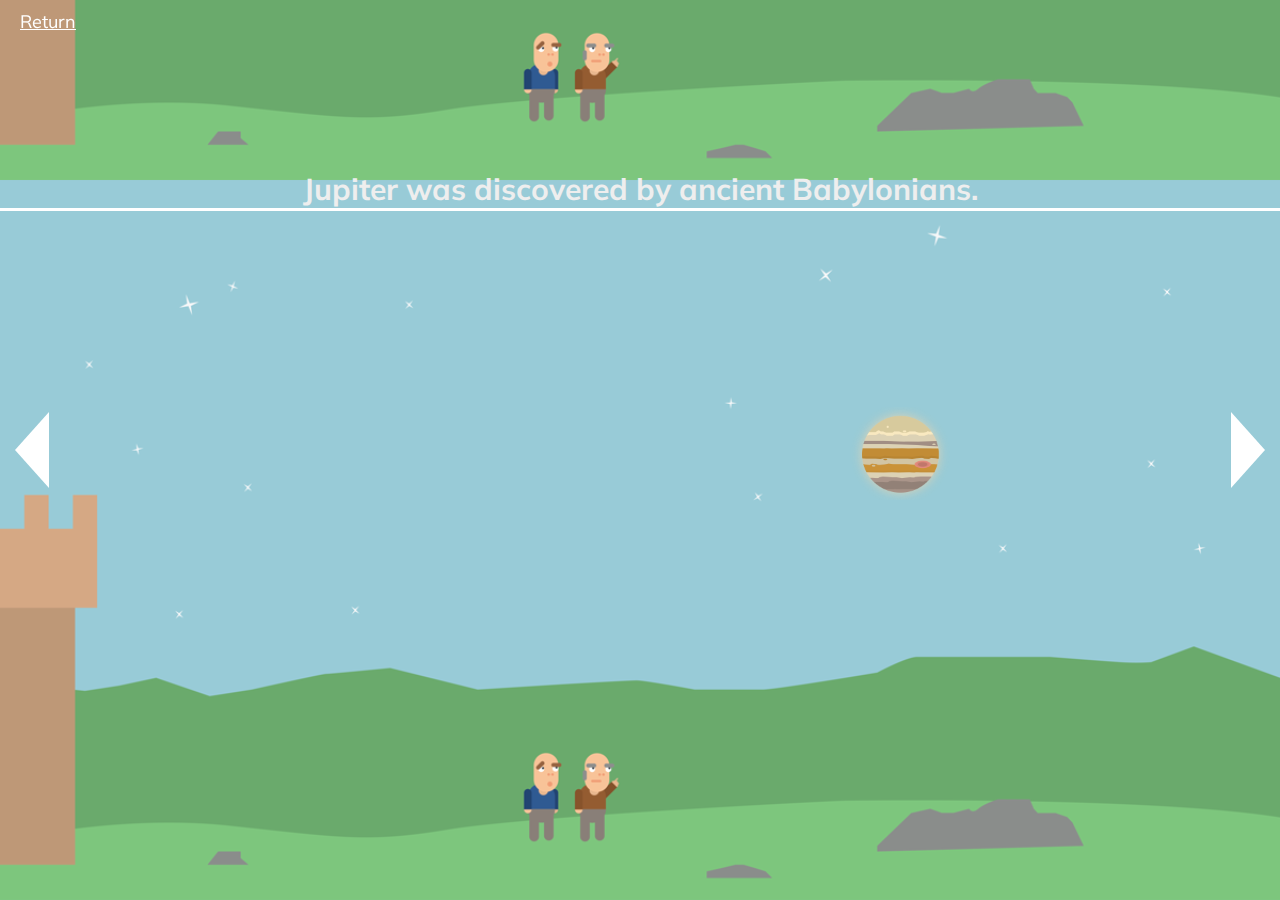
==== jupiter.html @ 28c7f0ab "1st upload" ====
<!DOCTYPE html>
<html>
<head>
    <link rel="stylesheet" type="text/css" href="jquery.fullPage.css" />
    <script src="http://ajax.googleapis.com/ajax/libs/jquery/1.11.1/jquery.min.js"></script>
    <script src="vendors/jquery.easings.min.js"></script>
    <script type="text/javascript" src="jquery.fullPage.js"></script>
    <link href="https://fonts.googleapis.com/css?family=Muli" rel="stylesheet">
    <link rel="stylesheet" type="text/css" href="style.css" />
    <link rel="stylesheet" href="https://cdnjs.cloudflare.com/ajax/libs/animate.css/3.5.2/animate.min.css">
    <link rel="shortcut icon" type="image/ico" href="images/jupiterfav.png" />
    

    <script type="text/javascript">
        $(document).ready(function() {
            $('#fullpage').fullpage({
                sectionsColor: ['#f2f2f2', '#4BBFC3', '#7BAABE', 'whitesmoke', '#000'],
            });
            $(function() {
                $(".draggable").draggable();
            });
        });
    </script>
<script type="text/javascript" src="script.js"></script>
    <style>
        .section{
            font-size: 6em;
            text-align: center;
        }
    </style>
    <title>Jupiter: The Biggest Planet</title>
</head>

<body>
<nav><a href="index.html">Return</a></nav>
    <div id="fullpage">
        <div class="section space">
            <div class="slide slide-one" id="babylonians">
                <h2 id="planet-speed-title">Jupiter was discovered by ancient Babylonians.</h2>
                <img id="baby-jup" class="animated fadeInUp" src="images/jupiter.png">
            </div>
            <div class="slide slide-two" id="planet-speeds"><h2 id="shortest">Jupiter has the shortest day of all the planets.</h2>
                <img id="jupiter-speed" src="images/jupiter1.png">
                <img id="saturn-speed" src="images/saturn1.png">
                <img id="uranus-speed" src="images/uranus1.png">
                <img id="neptune-speed" src="images/neptune1.png">

            </div>
            <div class="slide slide-three" id="largest"><h2>Jupiter is the largest planet in the solar system.</h2>
                <img id="large-jupiter" src="images/jupiter.png">
                <img id="earth-size" src="images/earth.png">
            </div>
            <div class="slide slide-four" id="asteroid-field"><h2>There is an asteroid belt between Mars and Jupiter<br>that is made of ice and rock.</h2>
                <div id="astro">
                    <img src="images/asteroid1.png" class="asteroids" id="asteroid1">
                    <img src="images/asteroid2.png" class="asteroids" id="asteroid2">
                    <img src="images/asteroid3.png" class="asteroids" id="asteroid3">
                    <img src="images/asteroid4.png" class="asteroids" id="asteroid4">
                    <img src="images/asteroid5.png" class="asteroids" id="asteroid5">
                </div>
            </div>
            <div class="slide slide-five" id="jup-moons"><h2 id="moons-title">Jupiter has at least 67 moons.<br>Most are captured asteroids, but some are as large as Mercury.</h2>
            <img id="ganymede" src="images/ganymede1.png">
            <img id="mercury-moon" src="images/mercury1.png">
            <img id="callisto" src="images/callisto1.png">
            <img id="io" src="images/io1.png">
            <img id="europa" src="images/europa1.png">
            </div>
            <div class="slide slide-six" id="large"><h2>Jupiters giant red spot is a massive storm that is larger<br>than Earth and has been going on for hundreds of years.</h2>
            <img id="red-spot" src="images/redspot.png" style="position: fixed; width:300px; top:200px">
            </div>
            <div class="slide slide-seven" id="comet"><h2>Hubble Space Telescope took pictures of comet<br>Shoemaker-Levy 9 crashing into Jupiter.</h2>
            <img id="hubble" src="images/hubble.png">
            <img id="comet-impact"src="images/asteroid1.png">
            <img id="jupiter-hubble" src="images/jupiter.png">
            </div>
            <div class="slide slide-eight" id="magnetic-field"><h2>Jupiter has a very strong magnetic field.<br>It is stronger than Earths magnetic field.</h2>
                <img id="magnet-jupiter" src="images/jupiter.png">
                <img id="magnet" src="images/magnet.png">
            </div>
            <div class="slide slide-nine" id="visited"><h2>8 spacecraft have visited Jupiter. The most recent being Juno.</h2>
                 <img id="juno" src="images/juno.png">
                 <img id="juno-jupiter" src="images/jupiter.png">
            </div>
            <div class="slide slide-ten" id="gas"><h2>Jupiter has unique cloud layers that are made up of different gases.</h2>
                
            </div>
        </div>
    </div>            
</body> 
</html>
---- style.css ----
body{
	font-family: Muli;
	font-size: 8px;
	color: #eeeeee;
}

@font-face{
	font-family:'Droidiga';
	src: url('fonts/Droidiga.otf');

	font-family:'Zekton';
	src: url('fonts/zekton rg.ttf');

	font-family:'Copasetic';
	src: url('fonts/COPASETI.ttf');

	font-family:'Breamcatcher';
	src: url('fonts/breamcatcher.ttf');
}

a{
	text-decoration: none;
}

h2{
	font-size:30px;
	position:relative;
	bottom:260px;
	border-bottom: 3px solid white;
}

nav a{
	list-style: none;
	position:fixed;
	color:white;
	font-size: 18px;
	z-index: 998;
	margin-top:10px;
	margin-left:20px;
	text-decoration: underline;
}


#tool-tip{
	position:relative;
	top:70px;
	font-size:22px;
	animation-delay: 1s;
}

#arrows{
	animation-delay: 1s;	
}

#desc{
	position:relative;
	bottom:95px;
}

#Mars{
	font-family: Droidiga;
	color:#ef4a3e;
	font-size:56px;
}

#Mars-Text{
	font-family: Droidiga;
	color:#ef4a3e;
	position:relative;
	right:3px;
	bottom:50px;
	font-size:18px;
}


#Jupiter{
	font-family: Zekton;
	color:#f8e6bf;
}

#Jupiter-Text{
	font-family: Zekton;
	color:#f8e6bf;
	position:relative;
	right:2px;
	bottom:46px;
	font-size:22px;
}

#Saturn{
	font-family: Copasetic;
	color:#ddcbaf;
	font-size:54px;
}

#Saturn-Text{
	font-family: Copasetic;
	color:#ddcbaf;
	position:relative;
	right:0px;
	bottom:43px;
	font-size:22px;
}


#Uranus{
	font-family: Breamcatcher;
	color:#50a9cc;
	font-size:54px;
}

#Uranus-Text{
	font-family: Breamcatcher;
	color:#50a9cc;
	position:relative;
	right:0px;
	bottom:35px;
	font-size:32px;
}

.fp-tableCell{
	background-color:#202024;
}

.section .slide-one > .fp-tableCell{
	background-image: url('images/stars0.png');
}

.section .slide-two > .fp-tableCell{
	background-image: url('images/stars.png');
}

.section .slide-three > .fp-tableCell{
	background-image: url('images/stars2.png');
}

.section .slide-four > .fp-tableCell{
	background-image: url('images/stars3.png');
}

.section .slide-five > .fp-tableCell{
	background-image: url('images/stars4.png');
}
.section .slide-six > .fp-tableCell{
	background-image: url('images/stars0.png');
}

.section .slide-seven > .fp-tableCell{
	background-image: url('images/stars.png');
}

.section .slide-eight > .fp-tableCell{
	background-image: url('images/stars2.png');
}

.section .slide-nine > .fp-tableCell{
	background-image: url('images/stars3.png');
}

.section .slide-ten > .fp-tableCell{
	background-image: url('images/stars4.png');
}


/* ---------------- MARS ANIMATIONS ---------------- */

.section .slide-two > .fp-tableCell img,
.section .slide-two > .fp-tableCell span {
	transform: translateY(800px);
	opacity: 0;
	transition: transform .66s cubic-bezier(0.16, 0.68, 0.43, 0.99),
				opacity .66s ease-in-out;
}

.section.active .slide-two.active > .fp-tableCell img,
.section.active .slide-two.active > .fp-tableCell span {
	transform: translateY(0);
	opacity: 1;
}

.section.active .slide-two.active > .fp-tableCell img {
	transition-delay: .22s;
}

.section.active .slide-two.active > .fp-tableCell span {
	transition-delay: .44s;
}


/* ---------------- JUPITER ANIMATIONS ---------------- */

.section .slide-three > .fp-tableCell img,
.section .slide-three > .fp-tableCell span{
	transform: translateY(800px);
	opacity: 0;
	transition: transform .66s cubic-bezier(0.16, 0.68, 0.43, 0.99),
				opacity .66s ease-in-out;
}

.section.active .slide-three.active > .fp-tableCell img,
.section.active .slide-three.active > .fp-tableCell span {
	transform: translateY(0);
	opacity: 1;
}

.section.active .slide-three.active > .fp-tableCell img {
	transition-delay: .22s;
}

.section.active .slide-three.active > .fp-tableCell span {
	transition-delay: .44s;
}


/* ---------------- SATURN ANIMATIONS ---------------- */

.section .slide-four > .fp-tableCell img,
.section .slide-four > .fp-tableCell span {
	transform: translateY(800px);
	opacity: 0;
	transition: transform .66s cubic-bezier(0.16, 0.68, 0.43, 0.99),
				opacity .66s ease-in-out;
}

.section.active .slide-four.active > .fp-tableCell img,
.section.active .slide-four.active > .fp-tableCell span {
	transform: translateY(0);
	opacity: 1;
}

.section.active .slide-four.active > .fp-tableCell img {
	transition-delay: .22s;
}

.section.active .slide-four.active > .fp-tableCell span {
	transition-delay: .44s;
}

/* ---------------- URANUS ANIMATIONS ---------------- */

.section .slide-five > .fp-tableCell img,
.section .slide-five > .fp-tableCell span {
	transform: translateY(800px);
	opacity: 0;
	transition: transform .66s cubic-bezier(0.16, 0.68, 0.43, 0.99),
				opacity .66s ease-in-out;
}

.section.active .slide-five.active > .fp-tableCell img,
.section.active .slide-five.active > .fp-tableCell span {
	transform: translateY(0);
	opacity: 1;
}

.section.active .slide-five.active > .fp-tableCell img {
	transition-delay: .22s;
}

.section.active .slide-five.active > .fp-tableCell span {
	transition-delay: .44s;
}

/* ---------------- SOLAR SYSTEM ---------------- */

.system {
  margin: 0 auto;
  position: relative;
  bottom:55px;
}

.system:after {
  content: "";
  position: absolute;
  height: 2px;
  width: 2px;
  top: -2px;
  background: white;
  border-radius: 100px;
}

.system div {
  border-radius: 1000px;
  top: 50%;
  left: 50%;
  position: absolute;
  z-index: 999;
}
.system div:not(.sun) {
  border: 1px solid rgba(102, 166, 229, 0.12);
}
.system div:not(.sun):before {
  left: 50%;
  border-radius: 100px;
  content: "";
  position: absolute;
}
.system div:not(.asteroids-belt):before {
  box-shadow: inset 0 6px 0 -2px rgba(0, 0, 0, 0.25);
}

.sun {
  background-color:yellow;
  height: 65px;
  width: 65px;
  margin-top: -32.5px;
  margin-left: -32.5px;
  background-clip: padding-box;
  border: 0 !important;
  background-position: -28px -103px;
  background-size: 175%;
  box-shadow: 0 0 10px 2px rgba(255, 107, 0, 0.4), 0 0 22px 11px rgba(255, 203, 0, 0.13);
}

.mercuryplanet {
  height: 110px;
  width: 110px;
  margin-top: -55px;
  margin-left: -55px;
  -webkit-animation: orb 7.18673s linear infinite;
          animation: orb 7.18673s linear infinite;
}
.mercuryplanet:before {
  height: 5px;
  width: 5px;
  background: #9f5e26;
  margin-top: -2px;
  margin-left: -2px;
}

.venusplanet {
  height: 135px;
  width: 135px;
  margin-top: -68px;
  margin-left: -68px;
  -webkit-animation: orb 18.45553s linear infinite;
          animation: orb 18.45553s linear infinite;
}
.venusplanet:before {
  height: 9px;
  width: 9px;
  background: #BEB768;
  margin-top: -4px;
  margin-left: -4px;
}

.earthplanet {
  height: 167px;
  width: 167px;
  margin-top: -83.5px;
  margin-left: -83.5px;
  -webkit-animation: orb 30s linear infinite;
          animation: orb 30s linear infinite;
}
.earthplanet:before {
  height: 10px;
  width: 10px;
  background: #11abe9;
  margin-top: -3px;
  margin-left: -3px;
}


.marssystemplanet {
  height: 220px;
  width: 220px;
  margin-top: -110px;
  margin-left: -110px;
  -webkit-animation: orb 56.42613s linear infinite;
          animation: orb 56.42613s linear infinite;
}
.marssystemplanet:before {
  height: 8px;
  width: 8px;
  background: #cf3921;
  margin-top: -3px;
  margin-left: -3px;
}

.asteroids-belt {
  opacity: .7;
  border-color: transparent !important;
  height: 300px;
  width: 300px;
  margin-top: -150px;
  margin-left: -150px;
  -webkit-animation: orb 179.95583s linear infinite;
          animation: orb 179.95583s linear infinite;
  overflow: hidden;
}

.asteroids-belt:before {
  top: 50%;
  height: 210px;
  width: 210px;
  margin-left: -105px;
  margin-top: -105px;
  background: transparent;
  border-radius: 140px !important;
  box-shadow: -47px -83px 0 -104px rgba(255, 255, 255, 0.439) , 53px -23px 0 -104px rgba(255,255,255, 0.442) , 132px -121px 0 -104px rgba(255,255,255, 0.764) , 98px -58px 0 -104px rgba(255,255,255, 0.492) , -68px -74px 0 -104px rgba(255,255,255, 0.454) , -103px 24px 0 -104px rgba(255,255,255, 0.383) , -71px -103px 0 -104px rgba(255,255,255, 0.657) , -86px 138px 0 -104px rgba(255,255,255, 0.431) , 136px -10px 0 -104px rgba(255,255,255, 0.789) , 43px -48px 0 -104px rgba(255,255,255, 0.24) , 87px 58px 0 -104px rgba(255,255,255, 0.355) , -19px 95px 0 -104px rgba(255,255,255, 0.177) , -88px -40px 0 -104px rgba(255,255,255, 0.189) , 9px 97px 0 -104px rgba(255,255,255, 0.74) , 68px -87px 0 -104px rgba(255,255,255, 0.83) , 131px -30px 0 -104px rgba(255,255,255, 0.327) , -118px 63px 0 -104px rgba(255,255,255, 0.808) , -102px 140px 0 -104px rgba(255,255,255, 0.208) , 91px 129px 0 -104px rgba(255,255,255, 0.917) , -71px 89px 0 -104px rgba(255,255,255, 0.336) , 12px 137px 0 -104px rgba(255,255,255, 0.657) , 135px 123px 0 -104px rgba(255,255,255, 0.732) , 137px -141px 0 -104px rgba(255,255,255, 0.592) , -131px 98px 0 -104px rgba(255,255,255, 0.223) , 13px -26px 0 -104px rgba(255,255,255, 0.232) , 21px -67px 0 -104px rgba(255,255,255, 0.509) , -127px -85px 0 -104px rgba(255,255,255, 0.175) , -85px -9px 0 -104px rgba(255,255,255, 0.284) , -46px 91px 0 -104px rgba(255,255,255, 0.803) , -46px 143px 0 -104px rgba(255,255,255, 0.551) , 54px 9px 0 -104px rgba(255,255,255, 0.639) , 49px 141px 0 -104px rgba(255,255,255, 0.334) , -73px -123px 0 -104px rgba(255,255,255, 0.179) , 119px 125px 0 -104px rgba(255,255,255, 0.691) , 64px -68px 0 -104px rgba(255,255,255, 0.842) , -45px 74px 0 -104px rgba(255,255,255, 0.71) , 38px 41px 0 -104px rgba(255,255,255, 0.799) , -54px -53px 0 -104px rgba(255,255,255, 0.893) , -39px -52px 0 -104px rgba(255,255,255, 0.168) , 75px 66px 0 -104px rgba(255,255,255, 0.882) , -5px -110px 0 -104px rgba(255,255,255, 0.129) , 3px 48px 0 -104px rgba(255,255,255, 0.279) , -113px 135px 0 -104px rgba(255,255,255, 0.241) , 13px 54px 0 -104px rgba(255,255,255, 0.453) , -84px 5px 0 -104px rgba(255,255,255, 0.207) , 83px 139px 0 -104px rgba(255,255,255, 0.01) , 43px -54px 0 -104px rgba(255,255,255, 0.227) , 67px -102px 0 -104px rgba(255,255,255, 0.96) , -92px -46px 0 -104px rgba(255,255,255, 0.373) , -15px -72px 0 -104px rgba(255,255,255, 0.967) , 95px -6px 0 -104px rgba(255,255,255, 0.783) , 7px 114px 0 -104px rgba(255,255,255, 0.034) , 58px -120px 0 -104px rgba(255,255,255, 0.898) , 119px -21px 0 -104px rgba(255,255,255, 0.795) , -79px -103px 0 -104px rgba(255,255,255, 0.967) , -64px 55px 0 -104px rgba(255,255,255, 0.55) , 102px 145px 0 -104px rgba(255,255,255, 0.776) , 28px -69px 0 -104px rgba(255,255,255, 0.656) , 15px 24px 0 -104px rgba(255,255,255, 0.066) , -68px 107px 0 -104px rgba(255,255,255, 0.132) , -92px -24px 0 -104px rgba(255,255,255, 0.572) , 107px -106px 0 -104px rgba(255,255,255, 0.236) , -140px 128px 0 -104px rgba(255,255,255, 0.47) , 139px 141px 0 -104px rgba(255,255,255, 0.608) , -34px -131px 0 -104px rgba(255,255,255, 0.611) , 121px -26px 0 -104px rgba(255,255,255, 0.2) , 28px -20px 0 -104px rgba(255,255,255, 0.101) , 119px -92px 0 -104px rgba(255,255,255, 0.732) , -42px -8px 0 -104px rgba(255,255,255, 0.866) , -144px 38px 0 -104px rgba(255,255,255, 0.423) , -95px -32px 0 -104px rgba(255,255,255, 0.886) , 58px -49px 0 -104px rgba(255,255,255, 0.627) , 38px -79px 0 -104px rgba(255,255,255, 0.004) , -42px -62px 0 -104px rgba(255,255,255, 0.25) , -2px 61px 0 -104px rgba(255,255,255, 0.807) , -111px -83px 0 -104px rgba(255,255,255, 0.012) , 109px 87px 0 -104px rgba(255,255,255, 0.984) , 9px -28px 0 -104px rgba(255,255,255, 0.197) , -70px -32px 0 -104px rgba(255,255,255, 0.334) , -65px 47px 0 -104px rgba(255,255,255, 0.341) , 33px 78px 0 -104px rgba(255,255,255, 0.623) , -9px -13px 0 -104px rgba(255,255,255, 0.318) , -72px 12px 0 -104px rgba(255,255,255, 0.59) , 22px -116px 0 -104px rgba(255,255,255, 0.023) , -109px -88px 0 -104px rgba(255,255,255, 0.106) , 2px -34px 0 -104px rgba(255,255,255, 0.882) , 66px -25px 0 -104px rgba(255,255,255, 0.587) , -5px 54px 0 -104px rgba(255,255,255, 0.705) , 43px -28px 0 -104px rgba(255,255,255, 0.664) , -133px -30px 0 -104px rgba(255,255,255, 0.226) , 71px 110px 0 -104px rgba(255,255,255, 0.343) , -20px 123px 0 -104px rgba(255,255,255, 0.926) , -108px 44px 0 -104px rgba(255,255,255, 0.216) , 140px 20px 0 -104px rgba(255,255,255, 0.789) , 81px -28px 0 -104px rgba(255,255,255, 0.585) , -37px 7px 0 -104px rgba(255,255,255, 0.104) , -143px 38px 0 -104px rgba(255,255,255, 0.203) , 134px -70px 0 -104px rgba(255,255,255, 0.157) , 117px 121px 0 -104px rgba(255,255,255, 0.925) , -92px 94px 0 -104px rgba(255,255,255, 0.974) , 81px 45px 0 -104px rgba(255,255,255, 0.954) , -86px 62px 0 -104px rgba(255,255,255, 0.628) , 46px -133px 0 -104px rgba(255,255,255, 0.295) , -18px -74px 0 -104px rgba(255,255,255, 0.1) , -62px -68px 0 -104px rgba(255,255,255, 0.308) , 85px 97px 0 -104px rgba(255,255,255, 0.836) , 120px 20px 0 -104px rgba(255,255,255, 0.556) , -122px -69px 0 -104px rgba(255,255,255, 0.105) , 115px 106px 0 -104px rgba(255,255,255, 0.648) , -46px 44px 0 -104px rgba(255,255,255, 0.503) , 0px 108px 0 -104px rgba(255,255,255, 0.951) , -15px 121px 0 -104px rgba(255,255,255, 0.541) , -77px 73px 0 -104px rgba(255,255,255, 0.932) , -55px -81px 0 -104px rgba(255,255,255, 0.541) , 137px -52px 0 -104px rgba(255,255,255, 0.119) , -132px -125px 0 -104px rgba(255,255,255, 0.763) , -130px -85px 0 -104px rgba(255,255,255, 0.7) , 35px -99px 0 -104px rgba(255,255,255, 0.59) , 59px 80px 0 -104px rgba(255,255,255, 0.182) , -117px 128px 0 -104px rgba(255,255,255, 0.56) , 38px 116px 0 -104px rgba(255,255,255, 0.309) , 84px 56px 0 -104px rgba(255,255,255, 0.391) , -13px -128px 0 -104px rgba(255,255,255, 0.327) , -67px 136px 0 -104px rgba(255,255,255, 0.743) , -84px 31px 0 -104px rgba(255,255,255, 0.143) , 42px -10px 0 -104px rgba(255,255,255, 0.193) , 118px -103px 0 -104px rgba(255,255,255, 0.93) , -40px 115px 0 -104px rgba(255,255,255, 0.607) , -37px 19px 0 -104px rgba(255,255,255, 0.843) , -122px 106px 0 -104px rgba(255,255,255, 0.288) , 98px 100px 0 -104px rgba(255,255,255, 0.07) , 137px -102px 0 -104px rgba(255,255,255, 0.091) , -23px -80px 0 -104px rgba(255,255,255, 0.485) , 55px 80px 0 -104px rgba(255,255,255, 0.507) , -116px -86px 0 -104px rgba(255,255,255, 0.235) , -9px 63px 0 -104px rgba(255,255,255, 0.481) , 24px -16px 0 -104px rgba(255,255,255, 0.406) , -140px 61px 0 -104px rgba(255,255,255, 0.045) , -11px -96px 0 -104px rgba(255,255,255, 0.148) , -115px 128px 0 -104px rgba(255,255,255, 0.085) , 19px 68px 0 -104px rgba(255,255,255, 0.2) , -16px 145px 0 -104px rgba(255,255,255, 0.529) , 132px 110px 0 -104px rgba(255,255,255, 0.503) , 45px 63px 0 -104px rgba(255,255,255, 0.708) , 62px -41px 0 -104px rgba(255,255,255, 0.27) , -139px -37px 0 -104px rgba(255,255,255, 0.315) , -119px 60px 0 -104px rgba(255,255,255, 0.586) , -4px 43px 0 -104px rgba(255,255,255, 0.973) , -26px -104px 0 -104px rgba(255,255,255, 0.49) , -112px -28px 0 -104px rgba(255,255,255, 0.372) , -10px -133px 0 -104px rgba(255,255,255, 0.779) , -142px -77px 0 -104px rgba(255,255,255, 0.104) , 20px 103px 0 -104px rgba(255,255,255, 0.79) , -48px 40px 0 -104px rgba(255,255,255, 0.325) , -51px 89px 0 -104px rgba(255,255,255, 0.043) , -83px 13px 0 -104px rgba(255,255,255, 0.701) , 40px -51px 0 -104px rgba(255,255,255, 0.191) , -88px 143px 0 -104px rgba(255,255,255, 0.394) , 20px -14px 0 -104px rgba(255,255,255, 0.503) , -71px -143px 0 -104px rgba(255,255,255, 0.334) , -86px -22px 0 -104px rgba(255,255,255, 0.489) , 111px 116px 0 -104px rgba(255,255,255, 0.858) , -35px -130px 0 -104px rgba(255,255,255, 0.35) , -70px -16px 0 -104px rgba(255,255,255, 0.083) , 132px -107px 0 -104px rgba(255,255,255, 0.588) , 36px 81px 0 -104px rgba(255,255,255, 0.839) , -61px -31px 0 -104px rgba(255,255,255, 0.608) , 27px 26px 0 -104px rgba(255,255,255, 0.329) , 110px -132px 0 -104px rgba(255,255,255, 0.63) , 22px -14px 0 -104px rgba(255,255,255, 0.868) , 63px 133px 0 -104px rgba(255,255,255, 0.743) , -51px 121px 0 -104px rgba(255,255,255, 0.272) , -46px 11px 0 -104px rgba(255,255,255, 0.696) , 4px 89px 0 -104px rgba(255,255,255, 0.77) , -117px 84px 0 -104px rgba(255,255,255, 0.558) , -22px 68px 0 -104px rgba(255,255,255, 0.631) , 52px -135px 0 -104px rgba(255,255,255, 0.524) , -71px 112px 0 -104px rgba(255,255,255, 0.712) , -78px -132px 0 -104px rgba(255,255,255, 0.053) , -100px -93px 0 -104px rgba(255,255,255, 0.233) , 16px 56px 0 -104px rgba(255,255,255, 0.594) , -93px -94px 0 -104px rgba(255,255,255, 0.283) , -3px -101px 0 -104px rgba(255,255,255, 0.35) , -123px -111px 0 -104px rgba(255,255,255, 0.235) , 12px -129px 0 -104px rgba(255,255,255, 0.503) , 58px 112px 0 -104px rgba(255,255,255, 0.472) , 40px 28px 0 -104px rgba(255,255,255, 0.85) , 17px -53px 0 -104px rgba(255,255,255, 0.842) , 89px 59px 0 -104px rgba(255,255,255, 0.853) , -4px -9px 0 -104px rgba(255,255,255, 0.97) , 18px -61px 0 -104px rgba(255,255,255, 0.417) , -95px -112px 0 -104px rgba(255,255,255, 0.868) , 127px 110px 0 -104px rgba(255,255,255, 0.093) , -10px -71px 0 -104px rgba(255,255,255, 0.501) , 65px -97px 0 -104px rgba(255,255,255, 0.583) , 55px 2px 0 -104px rgba(255,255,255, 0.288) , 86px 106px 0 -104px rgba(255,255,255, 0.621) , -15px 121px 0 -104px rgba(255,255,255, 0.828) , 55px 135px 0 -104px rgba(255,255,255, 0.2) , -53px 109px 0 -104px rgba(255,255,255, 0.353) , 44px -110px 0 -104px rgba(255,255,255, 0.422) , 67px -80px 0 -104px rgba(255,255,255, 0.207) , -71px 108px 0 -104px rgba(255,255,255, 0.326) , 41px -117px 0 -104px rgba(255,255,255, 0.025) , 92px 77px 0 -104px rgba(255,255,255, 0.681) , -6px -27px 0 -104px rgba(255,255,255, 0.972) , -54px -70px 0 -104px rgba(255,255,255, 0.007) , 122px -65px 0 -104px rgba(255,255,255, 0.425) , 75px -131px 0 -104px rgba(255,255,255, 0.467) , -115px -121px 0 -104px rgba(255,255,255, 0.869) , 36px -36px 0 -104px rgba(255,255,255, 0.059) , -124px -10px 0 -104px rgba(255,255,255, 0.831) , 1px 81px 0 -104px rgba(255,255,255, 0.041) , 94px -74px 0 -104px rgba(255,255,255, 0.794) , -95px -105px 0 -104px rgba(255,255,255, 0.676) , -136px 94px 0 -104px rgba(255,255,255, 0.584) , -62px 87px 0 -104px rgba(255,255,255, 0.388) , 8px 60px 0 -104px rgba(255,255,255, 0.603) , 21px 36px 0 -104px rgba(255,255,255, 0.814) , -61px 116px 0 -104px rgba(255,255,255, 0.051) , -23px -119px 0 -104px rgba(255,255,255, 0.226) , -71px -110px 0 -104px rgba(255,255,255, 0.619) , -138px -29px 0 -104px rgba(255,255,255, 0.043) , 121px -39px 0 -104px rgba(255,255,255, 0.837) , 52px -115px 0 -104px rgba(255,255,255, 0.65) , -99px 123px 0 -104px rgba(255,255,255, 0.412) , -1px -135px 0 -104px rgba(255,255,255, 0.676) , 14px -73px 0 -104px rgba(255,255,255, 0.918) , -130px -33px 0 -104px rgba(255,255,255, 0.001) , 106px 105px 0 -104px rgba(255,255,255, 0.407) , 126px 129px 0 -104px rgba(255,255,255, 0.505) , 39px -113px 0 -104px rgba(255,255,255, 0.728) , -118px 40px 0 -104px rgba(255,255,255, 0.534) , 96px 85px 0 -104px rgba(255,255,255, 0.174) , -117px -27px 0 -104px rgba(255,255,255, 0.153) , 71px -45px 0 -104px rgba(255,255,255, 0.896) , -93px 132px 0 -104px rgba(255,255,255, 0.442) , 140px -136px 0 -104px rgba(255,255,255, 0.935) , 105px 135px 0 -104px rgba(255,255,255, 0.684) , -18px 9px 0 -104px rgba(255,255,255, 0.166) , -141px -83px 0 -104px rgba(255,255,255, 0.972) , 110px 17px 0 -104px rgba(255,255,255, 0.52) , 16px -105px 0 -104px rgba(255,255,255, 0.747) , 35px 40px 0 -104px rgba(255,255,255, 0.193) , -50px -61px 0 -104px rgba(255,255,255, 0.27) , -110px -112px 0 -104px rgba(255,255,255, 0.401) , -78px 72px 0 -104px rgba(255,255,255, 0.054) , 31px -16px 0 -104px rgba(255,255,255, 0.22) , 116px 112px 0 -104px rgba(255,255,255, 0.442) , -36px 131px 0 -104px rgba(255,255,255, 0.37) , 9px -4px 0 -104px rgba(255,255,255, 0.457) , -104px 73px 0 -104px rgba(255,255,255, 0.848) , 95px -123px 0 -104px rgba(255,255,255, 0.139) , -127px -76px 0 -104px rgba(255,255,255, 0.074) , -81px 115px 0 -104px rgba(255,255,255, 0.943) , -28px 25px 0 -104px rgba(255,255,255, 0.135) , 89px 121px 0 -104px rgba(255,255,255, 0.208) , -128px -88px 0 -104px rgba(255,255,255, 0.451) , -86px 43px 0 -104px rgba(255,255,255, 0.161) , 74px -22px 0 -104px rgba(255,255,255, 0.116) , -101px -24px 0 -104px rgba(255,255,255, 0.49) , 136px 46px 0 -104px rgba(255,255,255, 0.094) , 11px -95px 0 -104px rgba(255,255,255, 0.952) , -109px -131px 0 -104px rgba(255,255,255, 0.757) , -21px 100px 0 -104px rgba(255,255,255, 0.955) , 35px -2px 0 -104px rgba(255,255,255, 0.751) , 74px -6px 0 -104px rgba(255,255,255, 0.899) , 6px 56px 0 -104px rgba(255,255,255, 0.179) , 96px 71px 0 -104px rgba(255,255,255, 0.464) , -73px -71px 0 -104px rgba(255,255,255, 0.928) , -121px 65px 0 -104px rgba(255,255,255, 0.579) , -58px 119px 0 -104px rgba(255,255,255, 0.045) , 26px -71px 0 -104px rgba(255,255,255, 0.502) , -4px 33px 0 -104px rgba(255,255,255, 0.263) , -51px -72px 0 -104px rgba(255,255,255, 0.857) , -37px 132px 0 -104px rgba(255,255,255, 0.962) , -81px 60px 0 -104px rgba(255,255,255, 0.732) , -120px 17px 0 -104px rgba(255,255,255, 0.117) , 136px -4px 0 -104px rgba(255,255,255, 0.746) , 5px -48px 0 -104px rgba(255,255,255, 0.511) , 45px -126px 0 -104px rgba(255,255,255, 0.752) , -54px 35px 0 -104px rgba(255,255,255, 0.31) , -30px -71px 0 -104px rgba(255,255,255, 0.12) , -24px -120px 0 -104px rgba(255,255,255, 0.992) , -6px 135px 0 -104px rgba(255,255,255, 0.614) , -5px -122px 0 -104px rgba(255,255,255, 0.05) , -41px -127px 0 -104px rgba(255,255,255, 0.386) , 67px -78px 0 -104px rgba(255,255,255, 0.375) , -27px 31px 0 -104px rgba(255,255,255, 0.914) , -11px 18px 0 -104px rgba(255,255,255, 0.339) , 42px 32px 0 -104px rgba(255,255,255, 0.308) , -77px 116px 0 -104px rgba(255,255,255, 0.411) , -1px 34px 0 -104px rgba(255,255,255, 0.992) , -45px 103px 0 -104px rgba(255,255,255, 0.202) , -72px 141px 0 -104px rgba(255,255,255, 0.429) , -21px -32px 0 -104px rgba(255,255,255, 0.289) , 50px 45px 0 -104px rgba(255,255,255, 0.698) , 111px -134px 0 -104px rgba(255,255,255, 0.468) , -74px -101px 0 -104px rgba(255,255,255, 0.074) , 119px 142px 0 -104px rgba(255,255,255, 0.549) , 113px 115px 0 -104px rgba(255,255,255, 0.006) , -83px -82px 0 -104px rgba(255,255,255, 0.33) , -132px -117px 0 -104px rgba(255,255,255, 0.667) , -70px 118px 0 -104px rgba(255,255,255, 0.059) , 38px 3px 0 -104px rgba(255,255,255, 0.843) , 116px -73px 0 -104px rgba(255,255,255, 0.758) , 31px 64px 0 -104px rgba(255,255,255, 0.777) , -18px 134px 0 -104px rgba(255,255,255, 0.507) , 92px 68px 0 -104px rgba(255,255,255, 0.236) , -129px 144px 0 -104px rgba(255,255,255, 0.468) , 95px -68px 0 -104px rgba(255,255,255, 0.103) , -2px 137px 0 -104px rgba(255,255,255, 0.427) , 67px 126px 0 -104px rgba(255,255,255, 0.872) , -112px -72px 0 -104px rgba(255,255,255, 0.523) , -21px 105px 0 -104px rgba(255,255,255, 0.421) , -10px -23px 0 -104px rgba(255,255,255, 0.343) , 29px 140px 0 -104px rgba(255,255,255, 0.684) , 122px 98px 0 -104px rgba(255,255,255, 0.741) , -124px -31px 0 -104px rgba(255,255,255, 0.771) , 21px -65px 0 -104px rgba(255,255,255, 0.682) , 135px 107px 0 -104px rgba(255,255,255, 0.551) , -112px -39px 0 -104px rgba(255,255,255, 0.998) , -50px -60px 0 -104px rgba(255,255,255, 0.507) , -92px -132px 0 -104px rgba(255,255,255, 0.129) , 16px 19px 0 -104px rgba(255,255,255, 0.316) , -63px 9px 0 -104px rgba(255,255,255, 0.425) , -8px 87px 0 -104px rgba(255,255,255, 0.747) , 125px -24px 0 -104px rgba(255,255,255, 0.171) , -48px 98px 0 -104px rgba(255,255,255, 0.584) , -142px 49px 0 -104px rgba(255,255,255, 0.518) , 52px 26px 0 -104px rgba(255,255,255, 0.179) , 36px 42px 0 -104px rgba(255,255,255, 0.964) , -71px 91px 0 -104px rgba(255,255,255, 0.576) , 7px 18px 0 -104px rgba(255,255,255, 0.117) , 40px 54px 0 -104px rgba(255,255,255, 0.844) , -117px -69px 0 -104px rgba(255,255,255, 0.33) , -30px 35px 0 -104px rgba(255,255,255, 0.735) , 29px 29px 0 -104px rgba(255,255,255, 0.077) , -68px -58px 0 -104px rgba(255,255,255, 0.774) , 83px -103px 0 -104px rgba(255,255,255, 0.516) , 98px -106px 0 -104px rgba(255,255,255, 0.586) , 28px 107px 0 -104px rgba(255,255,255, 0.746) , 119px 130px 0 -104px rgba(255,255,255, 0.048) , -53px 54px 0 -104px rgba(255,255,255, 0.441) , 19px -6px 0 -104px rgba(255,255,255, 0.601) , -37px 121px 0 -104px rgba(255,255,255, 0.423) , 62px -26px 0 -104px rgba(255,255,255, 0.608) , 89px -141px 0 -104px rgba(255,255,255, 0.472) , 124px -115px 0 -104px rgba(255,255,255, 0.05) , 49px 132px 0 -104px rgba(255,255,255, 0.474) , -46px 133px 0 -104px rgba(255,255,255, 0.97) , -34px -1px 0 -104px rgba(255,255,255, 0.387) , 105px -6px 0 -104px rgba(255,255,255, 0.235) , 62px 116px 0 -104px rgba(255,255,255, 0.893) , 121px 4px 0 -104px rgba(255,255,255, 0.407) , 83px 40px 0 -104px rgba(255,255,255, 0.385) , 6px 13px 0 -104px rgba(255,255,255, 0.877) , -29px -67px 0 -104px rgba(255,255,255, 0.568) , 57px -81px 0 -104px rgba(255,255,255, 0.726) , 114px 14px 0 -104px rgba(255,255,255, 0.58) , -84px -82px 0 -104px rgba(255,255,255, 0.136) , 44px -106px 0 -104px rgba(255,255,255, 0.724) , 59px 66px 0 -104px rgba(255,255,255, 0.883) , 118px -111px 0 -104px rgba(255,255,255, 0.824) , -98px -72px 0 -104px rgba(255,255,255, 0.491) , -84px 88px 0 -104px rgba(255,255,255, 0.391) , 137px -141px 0 -104px rgba(255,255,255, 0.379) , 9px -140px 0 -104px rgba(255,255,255, 0.566) , -6px -66px 0 -104px rgba(255,255,255, 0.616) , 16px 124px 0 -104px rgba(255,255,255, 0.553) , -23px -101px 0 -104px rgba(255,255,255, 0.553) , 107px 107px 0 -104px rgba(255,255,255, 0.983) , 114px -27px 0 -104px rgba(255,255,255, 0.069) , 54px 65px 0 -104px rgba(255,255,255, 0.2) , 22px -59px 0 -104px rgba(255,255,255, 0.331) , 89px -5px 0 -104px rgba(255,255,255, 0.094) , 99px -107px 0 -104px rgba(255,255,255, 0.791) , -82px -130px 0 -104px rgba(255,255,255, 0.712) , -115px -127px 0 -104px rgba(255,255,255, 0.659) , 24px -109px 0 -104px rgba(255,255,255, 0.071) , 51px 78px 0 -104px rgba(255,255,255, 0.844) , -87px -72px 0 -104px rgba(255,255,255, 0.381) , 78px 30px 0 -104px rgba(255,255,255, 0.563) , -51px 2px 0 -104px rgba(255,255,255, 0.283) , 76px -112px 0 -104px rgba(255,255,255, 0.926) , 75px -115px 0 -104px rgba(255,255,255, 0.772) , 24px -73px 0 -104px rgba(255,255,255, 0.9) , 67px 9px 0 -104px rgba(255,255,255, 0.752) , 42px -118px 0 -104px rgba(255,255,255, 0.954) , 3px -94px 0 -104px rgba(255,255,255, 0.069);
}


@-webkit-keyframes orb {
  from {
    -webkit-transform: rotate(0deg);
            transform: rotate(0deg);
  }
  to {
    -webkit-transform: rotate(-360deg);
            transform: rotate(-360deg);
  }
}

@keyframes orb {
  from {
    -webkit-transform: rotate(0deg);
            transform: rotate(0deg);
  }
  to {
    -webkit-transform: rotate(-360deg);
            transform: rotate(-360deg);
  }
}

.section .slide-one .fp-tableCell > .system {
	transform: translateY(800px);
	opacity: 0;
	transition: transform .66s cubic-bezier(0.16, 0.68, 0.43, 0.99),
				opacity .66s ease-in-out;
}

.section.active .slide-one.active .fp-tableCell > .system {
	transform: translateY(0);
	opacity: 1;
}

.section.active .slide-one.active .fp-tableCell > .system {
	transition-delay: .22s;
}

#phobos{
	position:fixed; 
	width:35px; 
	bottom:350px; 
	margin-left:-250px;
}

#phobos-text{
	position:fixed; 
	width:35px; 
	bottom:310px; 
	margin-left:-263px; 
	font-size:18px;
}

#deimos{
	position:fixed; 
	width:35px; 
	bottom:350px; 
	margin-left:240px;
}

#deimos-text{
	position:fixed; 
	width:35px; 
	bottom:310px; 
	margin-left:230px; 
	font-size:18px;
}

#mars-seasons{
	position: relative;
}

#mars-seasons-title{
	position: relative;
	z-index: 5;
}

#Power_scene{
	width:100%;
	height:100%;
	position:absolute;
	top:0;
	left:0;
	bottom:0;
	right:0;
}

#mars-seasons > .fp-tableCell{
	background-image: none;
	background-color: #c66861;
}

#Power_symbol{
	opacity: 0;
	-webkit-animation:beams 3s ease-in-out infinite;
    -moz-animation:beams 3s ease-in-out infinite;
    -o-animation:beams 3s ease-in-out infinite;
    animation:beams 3s ease-in-out infinite;
}

#power-text{
	opacity: 0;
	-webkit-animation:beams 3s ease-in-out infinite;
    -moz-animation:beams 3s ease-in-out infinite;
    -o-animation:beams 3s ease-in-out infinite;
    animation:beams 3s ease-in-out infinite;
}
}

@keyframes beams {
  0% {opacity: 0;}
  50% {opacity: 1;}
  100%{opacity: 0;}
}

#lander-scene{
	width:100%;
	height:100%;
	position:absolute;
	top:0;
	left:0;
	bottom:0;
	right:0;
}

#Sun{
	-webkit-animation:pulse 3s ease-in-out infinite;
    -moz-animation:pulse 3s ease-in-out infinite;
    -o-animation:pulse 3s ease-in-out infinite;
    animation:pulse 3s ease-in-out infinite;
}

@keyframes pulse{
	-webkit-transform: scale3d(1, 1.2, 1);
     transform: scale3d(1.2, 1.2, 1);
}


#beam1,#beam2,#beam3,#beam4,#beam5,#beam6,#beam7,#beam8,#beam9 {
	opacity: 0;
	-webkit-animation:beams 3s ease-in-out infinite;
    -moz-animation:beams 3s ease-in-out infinite;
    -o-animation:beams 3s ease-in-out infinite;
    animation:beams 3s ease-in-out infinite;
}

@keyframes beams {
  0% {opacity: 0;}
  50% {opacity: 1;}
  100%{opacity: 0;}
}
-webkit-transform: scale3d(1.2, 1.2, 1);
     transform: scale3d(1.2, 1.2, 1);

#beam1{
	animation-delay: .1s;
}

#beam2{
	animation-delay:.2s;
}

#beam3{
	animation-delay:.4s;
}

#beam4{
	animation-delay:.6s;
}

#beam5{
	animation-delay:.8s;
}

#beam6{
	animation-delay:.9s;
}

#beam7{
	animation-delay:1s;
}

#beam8{
	animation-delay:1.1s;
}

#beam9{
	animation-delay:1.2s;
}

#lander-mission{
	background-image: url("images/rover.svg");
	position: relative;
}

#lander-mission > .fp-tableCell{
	background-image: none;
	background-color: #c66861;
}

#lander-mission-title{
	position: relative;
	top:-200px;
}


#babylonians{
	position: relative;
}

#babylonians > .fp-tableCell{
	background-image: url('images/babylonians1.png');
	background-size: 100%;
	background-repeat: none;
	background-position: bottom;
	background-color:rgba(0,0,0,0);
}

img#baby-jup{
	position:absolute;
	width:100px;
	left:850px;
	bottom:400px;
	animation-delay: .5s;
	animation-duration: 1s;
}

#shortest{
	top:-225px;
}

#jupiter-speed, #saturn-speed, #uranus-speed, #neptune-speed{
	position:absolute;
}

#jupiter-speed{
	position:relative;
	top:200px;
	margin-top:-2250px;
}

#saturn-speed{
	position:relative;
	top:200px;
	margin-top:-2250px;
}

#uranus-speed{
	position:relative;
	top:200px;
	margin-top:-2250px;
}

#neptune-speed{
	position:relative;
	top:200px;
	margin-top:-2250px;
}

#largest{
	position: relative;
}

#large-jupiter{
	position:absolute;
	width:400px;
	left:400px;
	top:200px;
}

#earth-size{
	position: absolute;
	width:40px;
	left:800px;
	top:500px;
}

#asteroid-field{
	position:relative;
}

.asteroids{
	position:absolute;
}

#asteroid1{
	position:absolute;
	width:65px;
	top:250px;
	left:200px;
	-webkit-animation:rotate 4s linear infinite;
    -moz-animation:rotate 4s linear infinite;
    -o-animation:rotate 4s linear infinite;
    animation:rotate 4s linear infinite;
}

#asteroid2{
	position:absolute;
	top:350px;
	right:200px;
	-webkit-animation:movementone 10s ease-in-out infinite;
    -moz-animation:movementone 10s ease-in-out infinite;
    -o-animation:movementone 10s ease-in-out infinite;
    animation:movementone 10s ease-in-out infinite;
}

#asteroid3{
	position:absolute;
	top:150px;
	left:550px;
	-webkit-animation:rotate 17s linear infinite;
    -moz-animation:rotate 17s linear infinite;
    -o-animation:rotate 17s linear infinite;
    animation:rotate 17s linear infinite;
}

#asteroid4{
	position:absolute;
	top:350px;
	left:350px;
	-webkit-animation:movementtwo 17s ease-in-out infinite;
    -moz-animation:movementtwo 17s ease-in-out infinite;
    -o-animation:movementtwo 17s ease-in-out infinite;
    animation:movementtwo 17s ease-in-out infinite;
}

#asteroid5{
	position:absolute;
	top:550px;
	right:550px;
	-webkit-animation:movementthree 17s ease-in-out infinite;
    -moz-animation:movementthree 17s ease-in-out infinite;
    -o-animation:movementthree 17s ease-in-out infinite;
    animation:movementthree 17s ease-in-out infinite;
}

@keyframes rotate {
  from {
    transform: rotate(0deg);
  }
  to {
    transform: rotate(360deg);
  }
}

@keyframes rotatetwo {
  from {
    transform: rotate(0deg);
  }
  to {
    transform: rotate(360deg);
  }
}

@keyframes movementone {
    0%   {right:200px;}
    50%  {right:250px;}
    100% {right:200px;}
}

@keyframes movementtwo {
    0%   {left:350px; top:350px;}
    50%  {left:450px; top:450px;}
    100% {left:350px; top:350px;}
}

@keyframes movementthree {
    0%   {left:550px; top:550px;}
    50%  {left:450px; top:450px;}
    100% {left:550px; top:550px;}
}

#jup-moons{
	position: relative;
}

#moons-title{
	top:-225px;
}

#ganymede{
	margin-top: -3350px;
	position: relative;
	top:150px;
}

#ganymede:hover{
	-webkit-transform: scale3d(1.2, 1.2, 1);
     transform: scale3d(1.2, 1.2, 1);
}

#mercury-moon{
	margin-top: -3350px;
	position: relative;
	top:150px;
}

#mercury-moon:hover{
	-webkit-transform: scale3d(1.2, 1.2, 1);
     transform: scale3d(1.2, 1.2, 1);
}

#callisto{
	margin-top: -3350px;
	position: relative;
	top:150px;
}

#callisto:hover{
	-webkit-transform: scale3d(1.2, 1.2, 1);
     transform: scale3d(1.2, 1.2, 1);
}

#io{
	margin-top: -3350px;
	position: relative;
	top:150px;
}

#io:hover{
	-webkit-transform: scale3d(1.2, 1.2, 1);
     transform: scale3d(1.2, 1.2, 1);
}

#europa{
	margin-top: -3350px;
	position: relative;
	top:150px;
}

#europa:hover{
	-webkit-transform: scale3d(1.2, 1.2, 1);
     transform: scale3d(1.2, 1.2, 1);
}



#large > .fp-tableCell{
	background-image: url('images/jupiter-red-spot.png');
	background-size: 100%;
	background-repeat: none;
	background-position: bottom;
	background-color:rgba(0,0,0,0); 
}

#red-spot img{
	position: fixed;
	width:300px;
	display:none;
}

#comet{
	position:relative;
}

#hubble{
	position: absolute;
	left:100px;
	width:350px;
	-webkit-animation:hubblewobble 17s ease-in-out infinite;
    -moz-animation:hubblewobble 17s ease-in-out infinite;
    -o-animation:hubblewobble 17s ease-in-out infinite;
    animation:hubblewobble 17s ease-in-out infinite;
}

#jupiter-hubble{
	position:absolute;
	width:350px;
	right:200px;
	top:150px;
}

#comet-impact{
	position:absolute;
	width:35px;
	right:100px;
	top:300px;
	-webkit-animation:impact 3s linear infinite;
    -moz-animation:impact 3s linear infinite;
    -o-animation:impact 3s linear infinite;
    animation:impact 3s linear infinite;
    z-index: 999;
}

@keyframes impact {
    0%   {opacity:1; right:100px; top:300px;}
    25%	 {opacity:0.7; right:150px; top:300px;}
    50%  {opacity:0.5; right:225px; top:300px;} 
    75%  {opacity:0.3; right:300px; top:300px;}
    100% {opacity:0; right:325px; top:300px;}
}

@keyframes hubblewobble {
    0%   {top:250px;}
    50%  {top:350px;}
    100% {top:250px;}
}

#magnetic-field{
	position:relative;
}

#magnet-jupiter{
	position: absolute;
	width:350px;
	left:375px;
	top:200px;
}

#magnet{
	position:absolute;
	width:150px;
	top:250px;
	right:175px;
	-webkit-animation:attract 7s linear infinite;
    -moz-animation:attract 7s linear infinite;
    -o-animation:attract 7s linear infinite;
    animation:attract 7s linear infinite;
}

@keyframes attract {
    0%   {right:175px; transform: rotate(0deg);}
    25%	 {transform: rotate(-90deg)}
    50%  {right:500px;transform: rotate(-90deg)} 
    75%  {transform: rotate(-90deg)}
    100% {right:175px; transform: rotate(0deg);}
}

#visited{
	position: relative;
}

#juno{
	position: absolute;
	left:100px;
	top:250px;
	-webkit-animation:junospin 17s linear infinite;
    -moz-animation:junospin 17s linear infinite;
    -o-animation:junospin 17s linear infinite;
    animation:junospin 17s linear infinite;
}

@keyframes junospin {
  from {
    transform: rotate(0deg);
  }
  to {
    transform: rotate(360deg);
  }
}

#juno-jupiter{
	position:absolute;
	right:250px;
	top:250px;
	width:200px;
}


#gas > .fp-tableCell{
	background-image: url('images/gas.png');
	background-size: 100%;
	background-repeat: none;
	background-position: bottom;
	background-color:rgba(0,0,0,0); 
}

#ammonia, #ammonium, #water-ice{
	color:black;
	position:absolute;
	font-size:22px;
	right:550px; 
	text-align: center;
	margin:auto;
}

#ammonia{
	display:block;
	top:150px;
	margin: auto;
}

#ammonium{
	display:block;
	top:400px;
	right:450px;
	margin: auto;
}

#water-ice{
	display:block;
	top:600px;
	margin: auto;
}

#temp{
	position: relative;
}

#temp-title{
	position: relative;
	top:-200px;
}

#astronaut{
	position: relative;
	width:250px;
	margin-top:-1200px;
	top:300px;
	-webkit-animation:bobbing 5s ease-in-out infinite;
    -moz-animation:bobbing 5s ease-in-out infinite;
    -o-animation:bobbing 5s ease-in-out infinite;
    animation:bobbing 5s ease-in-out infinite;
}

@keyframes bobbing {
    0%   {top:325px;}
    50%  {top:300px;} 
    100% {top:325px;}
}

#sweat1,#sweat2,#sweat3,#sweat4{
	-webkit-animation:sweating 2s ease-in-out infinite;
    -moz-animation:sweating 2s ease-in-out infinite;
    -o-animation:sweating 2s ease-in-out infinite;
    animation:sweating 2s ease-in-out infinite;
}

#sweat1{
	animation-delay: 0.3s,
}

#sweat2{
	animation-delay: 0.6s,
}

#sweat3{
	animation-delay: 0.9s,
}

#sweat4{
	animation-delay: 1.2s,
}

@keyframes sweating {
    0%   {opacity: 0;}
    50%  {opacity: 1;} 
    100% {opacity: 0;}
}

#eye1, #eye2{
	position: relative;
    -webkit-animation:look 2s linear infinite;
    -moz-animation:look 2s linear infinite;
    -o-animation:look 2s linear infinite;
    animation:look 2s linear infinite;
}

@keyframes look {
    0%   {right:100px;}
    50%  {left:100px;} 
    100% {right:100px;}
}

#discover{
	position: relative;
	top:-220px;
}

#herschel{
	position: relative;
	margin-top:-1200px; 
	top:150px;
	left:0px;
}

#rotation{
	position: relative;
}

#spinning{
	position: relative;
	top:-300px;
}

#earth-spin{
	position: relative;
	margin-top:-350px; 
	top:200px;
	left:350px;
	width:150px;
	height:150px;
	background-color: white;
	border-radius: 500px;
	background-image: url("images/earthbg.png");
	background-repeat: repeat-x;
	background-position: top; 
	animation: animatedEarthBackground 20s linear infinite;
}

#uranus-spin{
	position: relative;
	margin-top:-350px; 
	top:300px;
	left:600px;
	width:400px;
	height:400px;
	background-color: blue;
	border-radius: 1000px;
	background-image: url("images/uranusbg.png");
	background-repeat: repeat-x;
	background-position: center center; 
	animation: animatedUranusBackground 5s linear infinite;
}

@keyframes animatedEarthBackground {
	from { background-position: 100% 0; }
	to { background-position: 0 0; }
}

@keyframes animatedUranusBackground {
	from { background-position: 0 0; }
	to { background-position: 100% 0; }
}

#ice-giant{
	position: relative;
}

#ice-giant-title{
	position: relative;
	top:-225px;
}

#giant{
	margin-top: -2000px;
	position: relative;
	width:600px;
	left:-160px;
	top:250px;
}

#crown{
	margin-top: -2000px;
	position:relative;
	top:-100px;
	width:300px;
	left:300px;
}

.section #ice-giant .fp-tableCell > #crown {
	transform: translateY(-800px);
	opacity: 0;
	transition: transform .66s cubic-bezier(0.16, 0.68, 0.43, 0.99),
				opacity .66s ease-in-out;
}

.section.active #ice-giant.active .fp-tableCell > #crown {
	transform: translateY(0);
	opacity: 1;
}

.section.active #ice-giant.active .fp-tableCell > #crown {
	transition-delay: 2s;
}

#tilted{
	position: relative;
}

#tilted-title{
	position: relative;
	top:-200px;
}

#tilt{
	top:200px;
	margin-top:-2000px ;
	position: relative;
	width:600px;
	-webkit-animation:tilt 5s ease-in-out infinite;
    -moz-animation:tilt 5s ease-in-out infinite;
    -o-animation:tilt 5s ease-in-out infinite;
    animation:tilt 5s ease-in-out infinite;
}


@keyframes tilt {
    0%   {transform: rotate(0deg);}
    25%	 {transform: rotate(-90deg);}
    50%  {transform: rotate(-90deg);} 
    75%  {transform: rotate(0deg);}
    100% {transform: rotate(0deg);}
}

#atmos{
	position: relative;
}

#atmos-title{
	position: relative;
	top:-200px;
}

#atmosphere{
	position: relative;
	top:150px;
	left:100px;
	margin-top:-1500px;
	width:500px;
}


#hydrogen{
	position: relative;
	width:200px;
	margin-top: -600px;
	top:-150px;
	left:200px;
}

#hydrogen:hover{
	-webkit-transform: scale3d(1.1, 1.1, 1);
     transform: scale3d(1.1, 1.1, 1);
 }

#helium{
	position: relative;
	width:200px;
	margin-top: -600px;
	top:-70px;
	left:-13px;
}

#helium:hover{
	-webkit-transform: scale3d(1.1, 1.1, 1);
     transform: scale3d(1.1, 1.1, 1);
 }

#uranus-ammonia{
	position: relative;
	width:200px;
	margin-top: -600px;
	left:-225px;
	top:10px;
}

#uranus-ammonia:hover{
	-webkit-transform: scale3d(1.1, 1.1, 1);
     transform: scale3d(1.1, 1.1, 1);
 }

#methane{
	position: relative;
	width:200px;
	margin-top: -600px;
	left:-437px;
	top:90px;
}

#methane:hover{
	-webkit-transform: scale3d(1.1, 1.1, 1);
     transform: scale3d(1.1, 1.1, 1);
 }

#uranus-ice-rings{
	position: relative;
}

#uranus-ice-rings-title{
	position: relative;
	top:-200px;
}

#uranus-rings{
	position: relative;
	margin-top: -1200px;
	top:200px;
	width:350px;
	-webkit-animation:skew 5s ease-in-out infinite;
    -moz-animation:skew 5s ease-in-out infinite;
    -o-animation:skew 5s ease-in-out infinite;
    animation:skew 5s ease-in-out infinite;
}

@keyframes skew {
    0%   {transform: rotate(0deg);}
    25%	 {transform: rotate(-35deg);}
    50%  {transform: rotate(0deg);} 
    75%  {transform: rotate(35deg);}
    100% {transform: rotate(0deg);}
}

#uranium-uranus{
	position:relative; 
}

#uranium-title{
	position:relative;
	top:-250px;
}

#uranium{
	position:relative;
	margin-top: -1200px;
	top:200px;
	width:450px;
}

.section #uranium-uranus > .fp-tableCell img {
	transform: translateY(800px);
	opacity: 0;
	transition: transform .66s cubic-bezier(0.16, 0.68, 0.43, 0.99),
				opacity .66s ease-in-out;
}

.section.active #uranium-uranus.active > .fp-tableCell img {
	transform: translateY(0);
	opacity: 1;
}

.section.active #uranium-uranus.active > .fp-tableCell img {
	transition-delay: .22s;
}

#uranus-moons{
	position: relative;
}

#uranus-moons-title{
	position: relative;
	top:-220px;
}


#oberon{
	top:100px;
	margin-top: -1250px;
	position: relative;
}

#oberon:hover{
	-webkit-transform: scale3d(1.1, 1.1, 1)!important;
     transform: scale3d(1.1, 1.1, 1)!important;
 }

#umbriel{
	top:100px;
	margin-top: -1250px;
	position: relative;
}

#umbriel:hover{
	-webkit-transform: scale3d(1.1, 1.1, 1)!important;
     transform: scale3d(1.1, 1.1, 1)!important;
 }

#ariel{
	top:100px;
	margin-top: -1250px;
	position: relative;
}

#ariel:hover{
	-webkit-transform: scale3d(1.1, 1.1, 1)!important;
     transform: scale3d(1.1, 1.1, 1)!important;
 }

#miranda{
	top:100px;
	margin-top: -1250px;
	position: relative;
}

#miranda:hover{
	-webkit-transform: scale3d(1.1, 1.1, 1)!important;
     transform: scale3d(1.1, 1.1, 1)!important;
 }

.section #uranus-moons > .fp-tableCell img {
	transform: translateY(800px);
	opacity: 0;
	transition: transform .66s cubic-bezier(0.16, 0.68, 0.43, 0.99),
				opacity .66s ease-in-out;
}

.section.active #uranus-moons.active > .fp-tableCell img {
	transform: translateY(0);
	opacity: 1;
}

.section.active #uranus-moons.active > .fp-tableCell img {
	transition-delay: .22s;
}

#cold{
	position: relative;
}

#cold-giant{
	top:-220px;
}

#uranusplanet{
	position: relative;
	margin-top: -1000px;
	top:160px;
	animation: shiver 1s linear infinite;
}

@keyframes shiver {
    0%   {left:0px;transform: rotate(0deg);}
    25%	 {left:10px;transform: rotate(2deg);}
    50%  {left:-10px;transform: rotate(-2deg);} 
    75%  {left:10px;transform: rotate(2deg);}
    100% {left:0px;transform: rotate(0deg);}
}

.modal {
    display: none; /* Hidden by default */
    position: fixed; /* Stay in place */
    z-index: 1; /* Sit on top */
    padding-top: 100px; /* Location of the box */
    left: 0;
    top: 0;
    width: 100%; /* Full width */
    height: 100%; /* Full height */
    overflow: auto; /* Enable scroll if needed */
    background-color: rgb(0,0,0); /* Fallback color */
    background-color: rgba(0,0,0,0.4); /* Black w/ opacity */
}

/* Modal Content */
.modal-content {
    background-color: #fefefe;
    margin: auto;
    padding: 20px;
    border: 1px solid #888;
    width: 80%;
}

/* The Close Button */
.close {
    color: #aaaaaa;
    float: right;
    font-size: 28px;
    font-weight: bold;
}

.close:hover,
.close:focus {
    color: #000;
    text-decoration: none;
    cursor: pointer;
}
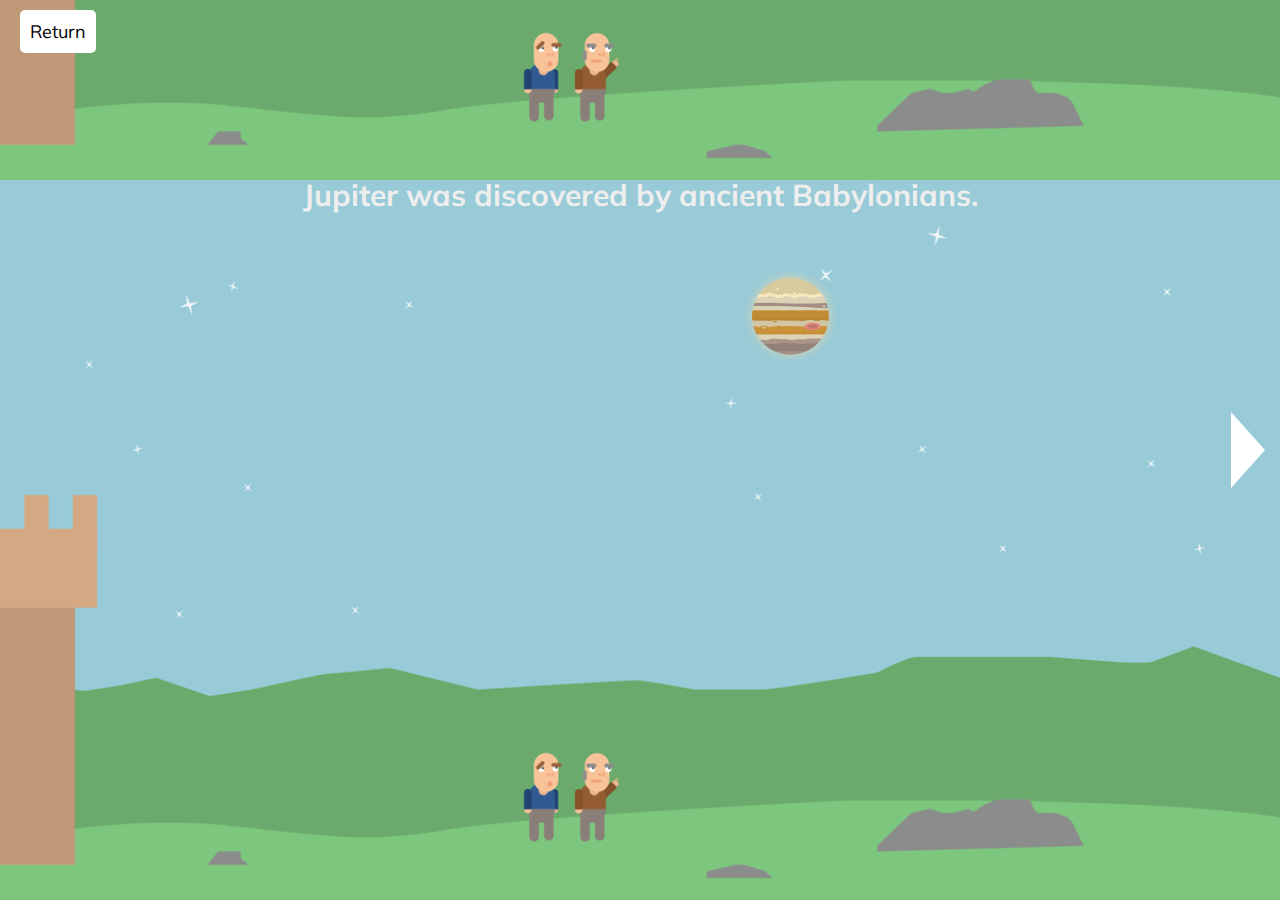
==== commit 9b25fe1d: "04/05/2017" ====
--- a/jupiter.html
+++ b/jupiter.html
@@ -16,9 +16,6 @@
             $('#fullpage').fullpage({
                 sectionsColor: ['#f2f2f2', '#4BBFC3', '#7BAABE', 'whitesmoke', '#000'],
             });
-            $(function() {
-                $(".draggable").draggable();
-            });
         });
     </script>
 <script type="text/javascript" src="script.js"></script>
@@ -28,25 +25,28 @@
             text-align: center;
         }
     </style>
+    <script src="sweetalert2.min.js"></script>
+    <link rel="stylesheet" type="text/css" href="sweetalert2.min.css" />
     <title>Jupiter: The Biggest Planet</title>
 </head>
 
 <body>
-<nav><a href="index.html">Return</a></nav>
+<nav><a href="index.html#Planet/Jupiter"></a></nav>
     <div id="fullpage">
         <div class="section space">
             <div class="slide slide-one" id="babylonians">
-                <h2 id="planet-speed-title">Jupiter was discovered by ancient Babylonians.</h2>
+                <h2 id="planet-discovery">Jupiter was discovered by ancient Babylonians.</h2>
                 <img id="baby-jup" class="animated fadeInUp" src="images/jupiter.png">
             </div>
             <div class="slide slide-two" id="planet-speeds"><h2 id="shortest">Jupiter has the shortest day of all the planets.</h2>
                 <img id="jupiter-speed" src="images/jupiter1.png">
                 <img id="saturn-speed" src="images/saturn1.png">
+                <img id="neptune-speed" src="images/neptune1.png">
                 <img id="uranus-speed" src="images/uranus1.png">
-                <img id="neptune-speed" src="images/neptune1.png">
-
-            </div>
-            <div class="slide slide-three" id="largest"><h2>Jupiter is the largest planet in the solar system.</h2>
+                
+
+            </div>
+            <div class="slide slide-three" id="largest"><h2 id="largest-title">Jupiter is the largest planet in the solar system.</h2>
                 <img id="large-jupiter" src="images/jupiter.png">
                 <img id="earth-size" src="images/earth.png">
             </div>
@@ -66,7 +66,7 @@
             <img id="io" src="images/io1.png">
             <img id="europa" src="images/europa1.png">
             </div>
-            <div class="slide slide-six" id="large"><h2>Jupiters giant red spot is a massive storm that is larger<br>than Earth and has been going on for hundreds of years.</h2>
+            <div class="slide slide-six" id="jupiter-giant"><h2 id="jupiter-giant-title">Jupiters giant red spot is a massive storm that is larger<br>than Earth and has been going on for hundreds of years.</h2>
             <img id="red-spot" src="images/redspot.png" style="position: fixed; width:300px; top:200px">
             </div>
             <div class="slide slide-seven" id="comet"><h2>Hubble Space Telescope took pictures of comet<br>Shoemaker-Levy 9 crashing into Jupiter.</h2>
@@ -74,18 +74,289 @@
             <img id="comet-impact"src="images/asteroid1.png">
             <img id="jupiter-hubble" src="images/jupiter.png">
             </div>
-            <div class="slide slide-eight" id="magnetic-field"><h2>Jupiter has a very strong magnetic field.<br>It is stronger than Earths magnetic field.</h2>
-                <img id="magnet-jupiter" src="images/jupiter.png">
-                <img id="magnet" src="images/magnet.png">
+            <div class="slide slide-eight" id="magnetic-field"><h2 id="magnetic-field-title">Jupiter has a very strong magnetic field.<br>It is stronger than Earths magnetic field.</h2>
+                <svg version="1.1" id="jupiter-magnet_scene" xmlns="http://www.w3.org/2000/svg" xmlns:xlink="http://www.w3.org/1999/xlink" x="0px"
+                 y="0px" viewBox="0 0 1920 1080" enable-background="new 0 0 1920 1080" xml:space="preserve">
+                <g id="attract-jupiter">
+                    <circle fill="#DCD2B5" cx="538.758" cy="576.166" r="279.592"/>
+                    <g>
+                        <defs>
+                            <circle id="SVGID_1_" cx="538.758" cy="576.166" r="279.592"/>
+                        </defs>
+                        <clipPath id="SVGID_2_">
+                            <use xlink:href="#SVGID_1_"  overflow="visible"/>
+                        </clipPath>
+                        <path clip-path="url(#SVGID_2_)" fill="#AA958A" d="M274.772,747.539h41.784h21.582c0,0,39.41,4.125,42.226,0
+                            c2.815-4.123,25.336-8.072,28.151-8.914c2.815-0.84,69.438,5.373,69.438,5.373l32.843-0.039l38.474,5.414
+                            c0,0,59.712-5.807,61.76-5.414c2.048,0.395,29.685,3.359,31.818,0s35.59-4.648,37.629-5.412c2.039-0.762,90.243,0,90.243,0
+                            l-16.89,39.588l-117.717,67.561l-47.434,21.582c0,0-101.877,6.568-105.833,6.568s-78.086-4.691-78.086-4.691l-88.205-19.705
+                            L274.772,747.539z"/>
+                        <path clip-path="url(#SVGID_2_)" fill="#918076" d="M344.817,777.557h41.784h21.582c0,0,39.41,4.125,42.226,0
+                            c2.815-4.123,25.336-8.072,28.151-8.914c2.815-0.84,69.438,5.373,69.438,5.373l32.842-0.039l38.473,5.414
+                            c0,0,59.712-5.807,61.76-5.414c2.048,0.395,29.685,3.359,31.818,0s35.59-4.648,37.629-5.412c2.039-0.762,90.243,0,90.243,0
+                            l-16.89,39.588l-117.717,67.561l-47.434,21.582c0,0-101.874,6.568-105.83,6.568s-78.086-4.691-78.086-4.691l-88.205-19.705
+                            L344.817,777.557z"/>
+                    </g>
+                    <g>
+                        <defs>
+                            <circle id="SVGID_3_" cx="538.758" cy="576.166" r="279.592"/>
+                        </defs>
+                        <clipPath id="SVGID_4_">
+                            <use xlink:href="#SVGID_3_"  overflow="visible"/>
+                        </clipPath>
+                        <path clip-path="url(#SVGID_4_)" fill="#F8E7C0" d="M288.507,440.697l26.542-4.833h10.713h17.647h7.843h9.804l23.529-13.705
+                            l13.726,9.269h11.765h7.843l21.568,9.27h19.608h11.765h13.726l11.765-9.27h21.569h16.95l22.023,9.27h19.851h9.804l21.569-9.27
+                            h29.411h13.726l24.901,9.27h8.918h25.084c13.646-1.961,29.332-9.27,29.332-9.27s1.962-3.387,7.844,0s19.901,0,19.901,0h17.354
+                            l9.804-9.269l-70.767-80.555l-38.552-49.926l-150.203-19.305l-134.597,38.393l-111.765,21.639V440.697z"/>
+                        <path clip-path="url(#SVGID_4_)" fill="#D7C99D" d="M284.507,418.729l26.542-4.833h10.713h17.647h7.843h9.804l23.529-13.705
+                            l13.726,9.269h11.765h7.843l21.568,9.27h19.608h11.765h13.726l11.765-9.27h21.569h16.95l22.023,9.27h19.851h9.804l21.569-9.27
+                            h29.411h13.726l24.901,9.27h8.918h25.084c13.646-1.961,29.332-9.27,29.332-9.27s1.962-3.387,7.844,0s19.901,0,19.901,0h17.354
+                            l9.804-9.269l-70.767-80.555l-38.552-49.926l-150.203-19.305l-134.597,38.393l-111.765,21.639V418.729z"/>
+                    </g>
+                    <g>
+                        <defs>
+                            <circle id="SVGID_5_" cx="538.758" cy="576.166" r="279.592"/>
+                        </defs>
+                        <clipPath id="SVGID_6_">
+                            <use xlink:href="#SVGID_5_"  overflow="visible"/>
+                        </clipPath>
+                        <path clip-path="url(#SVGID_6_)" fill="#D1C3A4" d="M227.292,591.834h121.749h37.816c0,0,8.301,2.201,18.447,0
+                            s31.432-6.91,46.117,0.979s52.573,8.353,52.573,8.353s66.517,8.76,71.942,5.07s19.368-15.89,22.136-14.401s60.019,0.356,59.985,0
+                            s43.317-6.391,43.317-6.391s6.063,2.267,18.446,0s68.66,1.001,68.66,1.001l58.623,20.698l-13.836,62.646l-7.378,3.779
+                            c0,0-41.31-3.436-45.195-3.779s-35.971,0-35.971,0l-61.583,14.848l-111.816-20.848c0,0-24.01-5.713-24.918-5.348
+                            c-0.908,0.367-59.015,5.348-59.015,5.348h-33.205c0,0-22.778-3.867-23.379-5.348c-0.601-1.479-21.815,0-21.815,0l-43.35,5.348
+                            l-46.117-9.592l-20.292-1.846l-34.126,0.924l-37.816-14.758c0,0-13.835-16.117-13.835-22.355S227.292,591.834,227.292,591.834z"/>
+                    </g>
+                    <g>
+                        <defs>
+                            <circle id="SVGID_7_" cx="538.758" cy="576.166" r="279.592"/>
+                        </defs>
+                        <clipPath id="SVGID_8_">
+                            <use xlink:href="#SVGID_7_"  overflow="visible"/>
+                        </clipPath>
+                        <path clip-path="url(#SVGID_8_)" fill="#A49186" d="M401.037,831.301h58.497h29.999c9-3,23.999,0,23.999,0l39.361-1.334h43.135
+                            h26.999h19.499l63.631,11.834l-15.634,34.498l-257.987-10.5L401.037,831.301z"/>
+                    </g>
+                    <g>
+                        <defs>
+                            <circle id="SVGID_9_" cx="538.758" cy="576.166" r="279.592"/>
+                        </defs>
+                        <clipPath id="SVGID_10_">
+                            <use xlink:href="#SVGID_9_"  overflow="visible"/>
+                        </clipPath>
+                        <path clip-path="url(#SVGID_10_)" fill="#C28B34" d="M821.578,707.695h-12.131h-19.153h-56.183h-44.691c0,0-40.223-1.914-42.139,0
+                            c-1.914,1.916-35.113-0.424-39.583-0.85c-4.47-0.428-80.444,1.594-80.444,1.594s-49.16-1.926-52.991-1.654
+                            s-58.099,1.654-58.099,1.654l-69.591-0.84c0,0-37.669-0.5-39.584-0.84c-1.915-0.342-50.438,0-50.438,0l-15.322-48.936l7.023-6.391
+                            l21.068,6.391l14.685,3.268l31.922,3.123l14.685-9.508c0,0,38.067,1.985,38.307,5.746c0.239,3.762,19.792,3.762,19.792,3.762
+                            l33.199-3.762l30.646-6.384l32.561,3.755h98.321l68.314,6.391l33.199-10.146l34.476,3.755h30.007h35.115l33.469,2.588
+                            l15.691-2.588L821.578,707.695z"/>
+                        <path clip-path="url(#SVGID_10_)" fill="#C99036" d="M821.578,697.689h-12.131h-19.153h-56.183h-44.691c0,0-40.223-1.914-42.139,0
+                            c-1.914,1.916-35.113-0.424-39.583-0.85c-4.47-0.428-80.444,1.594-80.444,1.594s-49.16-1.926-52.991-1.654
+                            s-58.099,1.654-58.099,1.654l-69.591-0.84c0,0-37.669-0.5-39.584-0.84c-1.915-0.342-50.438,0-50.438,0l-15.322-48.936l7.023-6.391
+                            l21.068,6.391l14.685,3.268l31.922,3.123l14.685-9.508c0,0,38.067,1.984,38.307,5.746s19.792,3.762,19.792,3.762l33.199-3.762
+                            l30.646-6.385l32.561,3.756h98.321l68.314,6.391l33.199-10.146l34.476,3.756h30.007h35.115l33.469,2.588l15.691-2.588
+                            L821.578,697.689z"/>
+                    </g>
+                    <ellipse fill="#E08A7C" cx="700.808" cy="649.979" rx="59" ry="26.812"/>
+                    <g>
+                        <defs>
+                            <circle id="SVGID_11_" cx="538.758" cy="576.166" r="279.592"/>
+                        </defs>
+                        <clipPath id="SVGID_12_">
+                            <use xlink:href="#SVGID_11_"  overflow="visible"/>
+                        </clipPath>
+                        <path clip-path="url(#SVGID_12_)" fill="#B88531" d="M255.939,558.297h12.13h19.154h56.183h44.691c0,0,40.223,1.916,42.138,0
+                            c1.915-1.914,35.114,0.426,39.583,0.852s80.444-1.594,80.444-1.594s49.16,1.924,52.991,1.652s58.099-1.652,58.099-1.652
+                            l69.591,0.84c0,0,37.669,0.498,39.584,0.84c1.915,0.34,50.438,0,50.438,0l15.322,48.936l-7.023,6.391l-21.068-6.391l-14.685-3.268
+                            l-31.922-3.123l-14.685,9.508c0,0-38.067-1.985-38.307-5.746c-0.239-3.762-19.792-3.762-19.792-3.762l-33.199,3.762l-30.646,6.384
+                            l-32.561-3.755H494.08l-68.314-6.391l-33.199,10.146l-34.476-3.755h-30.007h-35.115l-33.47-2.588l-15.691,2.588L255.939,558.297z"
+                            />
+                        <path clip-path="url(#SVGID_12_)" fill="#BF8933" d="M255.939,532.569h12.13h19.154h56.183h44.691c0,0,40.223,1.915,42.138,0
+                            s35.114,0.425,39.583,0.851s80.444-1.594,80.444-1.594s49.16,1.925,52.991,1.653s58.099-1.653,58.099-1.653l69.591,0.84
+                            c0,0,37.669,0.499,39.584,0.84s50.438,0,50.438,0l15.322,48.936l-7.023,6.391l-21.068-6.391l-14.685-3.268l-31.922-3.123
+                            l-14.685,9.508c0,0-38.067-1.984-38.307-5.746s-19.792-3.762-19.792-3.762l-33.199,3.762l-30.646,6.385l-32.561-3.756H494.08
+                            l-68.314-6.391l-33.199,10.146l-34.476-3.756h-30.007h-35.115l-33.47-2.588l-15.691,2.588L255.939,532.569z"/>
+                        <path clip-path="url(#SVGID_12_)" fill="#C18A33" d="M255.939,542.576h12.13h19.154h56.183h44.691c0,0,40.223,1.914,42.138,0
+                            c1.915-1.916,35.114,0.424,39.583,0.851s80.444-1.595,80.444-1.595s49.16,1.926,52.991,1.654s58.099-1.654,58.099-1.654
+                            l69.591,0.84c0,0,37.669,0.5,39.584,0.84c1.915,0.342,50.438,0,50.438,0l15.322,48.937l-7.023,6.391l-21.068-6.391l-14.685-3.269
+                            l-31.922-3.122l-14.685,9.507c0,0-38.067-1.984-38.307-5.746c-0.239-3.761-19.792-3.761-19.792-3.761l-33.199,3.761l-30.646,6.385
+                            l-32.561-3.755H494.08l-68.314-6.391l-33.199,10.146l-34.476-3.755h-30.007h-35.115l-33.47-2.589l-15.691,2.589L255.939,542.576z"
+                            />
+                    </g>
+                    <ellipse fill="#D68476" cx="700.808" cy="649.979" rx="45.797" ry="20.812"/>
+                    <ellipse fill="#BF766A" cx="700.807" cy="649.979" rx="34.036" ry="15.468"/>
+                    <g>
+                        <defs>
+                            <circle id="SVGID_13_" cx="538.758" cy="576.166" r="279.592"/>
+                        </defs>
+                        <clipPath id="SVGID_14_">
+                            <use xlink:href="#SVGID_13_"  overflow="visible"/>
+                        </clipPath>
+                        <path clip-path="url(#SVGID_14_)" fill="#A08D82" d="M267.989,479.498h148.961c0,0,149.813,5.107,152.366,4.256
+                            s100.975,0.191,102.837,0.096s149.121-3.5,151.675-4.352s49.37,21.28,49.37,21.28l-3.405,20.217l-231.528-12.556l-183.01-8.205
+                            H262.031L267.989,479.498z"/>
+                    </g>
+                    <ellipse fill="#DCD2B5" cx="783.388" cy="503.599" rx="13.093" ry="5.729"/>
+                    <ellipse fill="#B88531" cx="428.639" cy="613.266" rx="13.093" ry="5.729"/>
+                    <ellipse fill="#D1C3A4" cx="343.846" cy="659.719" rx="13.093" ry="5.73"/>
+                    <ellipse fill="#F8E7C0" cx="569.143" cy="408.065" rx="13.093" ry="5.729"/>
+                    <circle fill="#F8E7C0" cx="445.766" cy="375.585" r="8.056"/>
+                </g>
+                <g id="jupiter-magnet">
+                    <path fill-rule="evenodd" clip-rule="evenodd" fill="#B2B3B3" d="M1671.477,548.17c0.961,5.447,4.906,9.314,7.518,13.855
+                        c17.418,30.316,13.115,59.076-5.424,87.186c-4.518,6.852-10.354,12.789-13.904,20.285c-6.248,5.221-12.494,10.445-18.746,15.668
+                        c-4.602,0.447-7.949,3.688-11.963,5.463c-21.426,9.479-44.316,11.645-67.197,14.018c-76.156,7.898-152.631,3.781-228.93,6.17
+                        c-3.727,0.113-5.221-1.637-6.219-4.768c-3.205-10.074-6.287-20.201-9.868-30.141c-2.935-8.154-3.169-16.117-0.976-24.479
+                        c2.518-9.607,4.686-19.328,6.471-29.1c0.99-5.455,3.282-7.18,8.963-7.199c76.156-0.242,152.322,2.219,228.475-0.512
+                        c15.145-0.543,30.182-1.561,44.547-7.035c3.723-1.42,4.934-3.006,3.303-7.344c-4.748-12.641-12.674-22.945-22.605-31.637
+                        c-26.557-23.234-58.049-34.465-92.961-35.287c-68.244-1.605-136.471,0.068-204.666,2.939c-14.598,0.613-14.592,0.689-19.342-13.297
+                        c-10.075-29.697-9.82-29.635-2.695-59.393c1.633-6.813,4.762-8.344,11.082-8.346c39.321-0.033,78.645-0.457,117.967-0.613
+                        c36.152-0.143,72.375-2.023,108.375,2.814c46.986,6.316,90.869,20.721,128.863,50.301c6.814,5.307,12.348,12.125,19.912,16.496
+                        C1658.127,532.201,1664.805,540.186,1671.477,548.17z M1534.871,468.854c-34.215-7.826-69.01-8.061-103.848-7.988
+                        c-31.629,0.066-63.261-0.059-94.893-0.184c-7.961-0.029-8.082,0.063-4.948,7.023c3.321,7.385,6.763,14.736,9.591,22.313
+                        c1.168,3.127,3.131,2.002,4.852,1.984c27.787-0.248,55.576-0.916,83.361-0.814c30.027,0.107,60.164-1.232,89.988,3.553
+                        c31.781,5.094,61.404,15.635,85.4,38.018c14.77,13.779,25.703,29.852,23.842,51.598c-1.355,15.826-9.137,25.643-24.375,30.758
+                        c-18.523,6.219-37.813,6.328-56.98,6.967c-43.602,1.461-87.209-0.18-130.816-0.068c-2.029,0-4.064,0.203-6.094,0.166
+                        c-3.982-0.078-4.768,1.602-3.092,5.047c4.2,8.629,8.309,17.303,12.463,25.955c0.194,0.406,0.629,0.752,0.684,1.164
+                        c1.767,13.51,10.225,14.309,22.02,14.121c57.84-0.93,115.707-0.613,173.314-6.906c17.547-1.914,34.393-6.797,48.084-18.416
+                        c19.391-16.453,24.768-40.373,15.887-64.629c-5.453-14.896-14.857-27.271-22.775-37.703
+                        C1623.254,501.238,1582.189,479.678,1534.871,468.854z M1340.852,502.471c-1.656,5.861-2.832,11.895-4.903,17.6
+                        c-1.965,5.402-0.214,6.686,4.958,6.572c19.611-0.422,39.229-0.832,58.845-0.848c36.079-0.033,72.216-2.357,108.218,1.459
+                        c39.445,4.182,72.391,20.947,97.633,52.033c4.201,5.178,6.668,11.199,9.369,17.143c0.598,1.322,0.217,3.594,2.406,3.527
+                        c1.736-0.057,2.43-1.795,3.148-3.213c6.979-13.811,5.234-27.389-2.309-40.096c-18.15-30.572-46.877-45.713-80.287-53.715
+                        c-36.4-8.715-73.488-7.275-110.441-7.348c-25.933-0.049-51.867,0.752-77.801,1.109c-2.271,0.029-4.512-0.125-7.037,1.123
+                        C1342.122,499.156,1341.33,500.77,1340.852,502.471z M1566.729,670.17c-25.236,0.977-50.48,1.73-75.727,2.396
+                        c-19.605,0.518-39.221,0.818-58.832,1.035c-3.135,0.033-5.092,0.82-6.208,3.881c-2.981,8.178-6.135,16.293-9.472,25.1
+                        c28.791-0.277,56.924,0.037,85.008-0.992c27.502-1.008,54.961-3.363,82.301-6.672c16.205-1.959,32.154-5.217,46.709-13.016
+                        c12.889-6.91,23.742-16.23,31.566-28.781c0.475-0.76,0.877-1.592-0.137-2.863C1632.586,667.838,1599.613,668.9,1566.729,670.17z
+                         M1395.744,622.811c-20.762-0.404-41.525-0.766-62.275-1.453c-4.29-0.143-4.377,1.1-3.16,4.488
+                        c4.625,12.902,9.193,25.822,13.484,38.836c1.039,3.145,2.426,4.178,5.714,4.172c23.198-0.045,46.399-0.82,69.595,0.283
+                        c1.803,0.086,3.375-0.432,2.381-2.541c-6.502-13.818-13.128-27.58-19.717-41.361
+                        C1400.264,622.984,1398.117,622.857,1395.744,622.811z M1397.298,702.752c14.448,0.043,14.434,0.109,19.664-13.322
+                        c1.521-3.91,3.18-7.766,4.747-11.662c1.289-3.195,0.906-4.904-3.266-4.912c-23.678-0.037-47.355-0.254-71.027-0.516
+                        c-2.361-0.021-3.909,0.504-4.611,2.867c-2.68,9.014-5.389,18.016-8.25,27.563C1355.917,702.758,1376.609,702.691,1397.298,702.752z
+                         M1283.124,490.352c0.861,2.693,2.354,2.717,4.497,2.686c16.459-0.227,32.921-0.398,50.383-0.598
+                        c-4.75-10.133-9.234-19.754-13.775-29.348c-0.709-1.51-1.872-2.285-3.758-2.266c-15.5,0.184-31,0.256-47.389,0.367
+                        C1276.606,471.32,1280.059,480.773,1283.124,490.352z M1326.885,526.648c2.922-0.104,3.789-1.475,4.408-3.957
+                        c2.115-8.516,4.406-16.99,6.779-26.045c-16.943,0.016-33.396,0.068-49.848,0c-2.6-0.01-2.85,1.623-3.218,3.447
+                        c-1.892,9.289-3.796,18.574-5.851,28.619C1295.396,527.988,1311.137,527.211,1326.885,526.648z M1340.479,670.08
+                        c0.482-1.594,0.211-3.072-0.32-4.6c-3.996-11.533-7.955-23.072-12.029-34.914c-10.377,16.195-8.373,51.736,3.893,67.461
+                        C1334.916,688.453,1337.686,679.262,1340.479,670.08z M1276.16,525.67c6.955-27.809,6.505-32.842-5.205-57.863
+                        C1263.054,488.887,1265.061,511.156,1276.16,525.67z"/>
+                    <path fill-rule="evenodd" clip-rule="evenodd" fill="#A12524" d="M1656.535,540.811c-33.281-39.572-74.346-61.133-121.664-71.957
+                        c-34.215-7.826-69.01-8.061-103.848-7.988c-31.629,0.066-63.261-0.059-94.893-0.184c-7.961-0.029-8.082,0.063-4.948,7.023
+                        c3.321,7.385,6.763,14.736,9.591,22.313c1.168,3.127,3.131,2.002,4.852,1.984c27.787-0.248,55.576-0.916,83.361-0.814
+                        c30.027,0.107,60.164-1.232,89.988,3.553c31.781,5.094,61.404,15.635,85.4,38.018c14.77,13.779,25.703,29.852,23.842,51.598
+                        c-1.355,15.826-9.137,25.643-24.375,30.758c-18.523,6.219-37.813,6.328-56.98,6.967c-43.602,1.461-87.209-0.18-130.816-0.068
+                        c-2.029,0-4.064,0.203-6.094,0.166c-3.982-0.078-4.768,1.602-3.092,5.047c4.2,8.629,8.309,17.303,12.463,25.955
+                        c0.194,0.406,0.629,0.752,0.684,1.164c1.767,13.51,10.225,14.309,22.02,14.121c57.84-0.93,115.707-0.613,173.314-6.906
+                        c17.547-1.914,34.393-6.797,48.084-18.416c19.391-16.453,24.768-40.373,15.887-64.629
+                        C1673.857,563.617,1664.453,551.242,1656.535,540.811z"/>
+                    <path fill-rule="evenodd" clip-rule="evenodd" fill="#A12524" d="M1342.65,497.818c-0.528,1.338-1.32,2.951-1.799,4.652
+                        c-1.656,5.861-2.832,11.895-4.903,17.6c-1.965,5.402-0.214,6.686,4.958,6.572c19.611-0.422,39.229-0.832,58.845-0.848
+                        c36.079-0.033,72.216-2.357,108.218,1.459c39.445,4.182,72.391,20.947,97.633,52.033c4.201,5.178,6.668,11.199,9.369,17.143
+                        c0.598,1.322,0.217,3.594,2.406,3.527c1.736-0.057,2.43-1.795,3.148-3.213c6.979-13.811,5.234-27.389-2.309-40.096
+                        c-18.15-30.572-46.877-45.713-80.287-53.715c-36.4-8.715-73.488-7.275-110.441-7.348c-25.933-0.049-51.867,0.752-77.801,1.109
+                        C1347.416,496.725,1345.176,496.57,1342.65,497.818z"/>
+                    <path fill-rule="evenodd" clip-rule="evenodd" fill="#257E9E" d="M1661.938,650.258c-29.352,17.58-62.324,18.643-95.209,19.912
+                        c-25.236,0.977-50.48,1.73-75.727,2.396c-19.605,0.518-39.221,0.818-58.832,1.035c-3.135,0.033-5.092,0.82-6.208,3.881
+                        c-2.981,8.178-6.135,16.293-9.472,25.1c28.791-0.277,56.924,0.037,85.008-0.992c27.502-1.008,54.961-3.363,82.301-6.672
+                        c16.205-1.959,32.154-5.217,46.709-13.016c12.889-6.91,23.742-16.23,31.566-28.781
+                        C1662.549,652.361,1662.951,651.529,1661.938,650.258z"/>
+                    <path fill-rule="evenodd" clip-rule="evenodd" fill="#FCFCFC" d="M1401.766,625.234c-1.502-2.25-3.648-2.377-6.021-2.424
+                        c-20.762-0.404-41.525-0.766-62.275-1.453c-4.29-0.143-4.377,1.1-3.16,4.488c4.625,12.902,9.193,25.822,13.484,38.836
+                        c1.039,3.145,2.426,4.178,5.714,4.172c23.198-0.045,46.399-0.82,69.595,0.283c1.803,0.086,3.375-0.432,2.381-2.541
+                        C1414.98,652.777,1408.354,639.016,1401.766,625.234z"/>
+                    <path fill-rule="evenodd" clip-rule="evenodd" fill="#FCFCFC" d="M1334.555,702.77c21.362-0.012,42.055-0.078,62.743-0.018
+                        c14.448,0.043,14.434,0.109,19.664-13.322c1.521-3.91,3.18-7.766,4.747-11.662c1.289-3.195,0.906-4.904-3.266-4.912
+                        c-23.678-0.037-47.355-0.254-71.027-0.516c-2.361-0.021-3.909,0.504-4.611,2.867
+                        C1340.125,684.221,1337.416,693.223,1334.555,702.77z"/>
+                    <path fill-rule="evenodd" clip-rule="evenodd" fill="#FCFCFC" d="M1273.082,461.193c3.524,10.127,6.977,19.58,10.042,29.158
+                        c0.861,2.693,2.354,2.717,4.497,2.686c16.459-0.227,32.921-0.398,50.383-0.598c-4.75-10.133-9.234-19.754-13.775-29.348
+                        c-0.709-1.51-1.872-2.285-3.758-2.266C1304.971,461.01,1289.471,461.082,1273.082,461.193z"/>
+                    <path fill-rule="evenodd" clip-rule="evenodd" fill="#FCFCFC" d="M1279.156,528.713c16.24-0.725,31.98-1.502,47.729-2.064
+                        c2.922-0.104,3.789-1.475,4.408-3.957c2.115-8.516,4.406-16.99,6.779-26.045c-16.943,0.016-33.396,0.068-49.848,0
+                        c-2.6-0.01-2.85,1.623-3.218,3.447C1283.115,509.383,1281.211,518.668,1279.156,528.713z"/>
+                    <path fill-rule="evenodd" clip-rule="evenodd" fill="#FCFCFC" d="M1332.021,698.027c2.895-9.574,5.664-18.766,8.457-27.947
+                        c0.482-1.594,0.211-3.072-0.32-4.6c-3.996-11.533-7.955-23.072-12.029-34.914C1317.752,646.762,1319.756,682.303,1332.021,698.027z
+                        "/>
+                    <path fill-rule="evenodd" clip-rule="evenodd" fill="#FCFCFC" d="M1270.955,467.807c-7.901,21.08-5.895,43.35,5.205,57.863
+                        C1283.115,497.861,1282.665,492.828,1270.955,467.807z"/>
+                    <path fill-rule="evenodd" clip-rule="evenodd" fill="#A12524" d="M1431.023,460.865c-31.629,0.066-63.261-0.059-94.893-0.184
+                        c-7.961-0.029-8.082,0.063-4.948,7.023c3.321,7.385,6.763,14.736,9.591,22.313c1.168,3.127,3.131,2.002,4.852,1.984
+                        c27.787-0.248,55.576-0.916,83.361-0.814"/>
+                    <path fill-rule="evenodd" clip-rule="evenodd" fill="#257E9E" d="M1626.684,566.236c1.5,5.59,2.092,11.6,1.533,18.119
+                        c-1.355,15.826-9.137,25.643-24.375,30.758c-18.523,6.219-37.813,6.328-56.98,6.967c-43.602,1.461-87.209-0.18-130.816-0.068
+                        c-2.029,0-4.064,0.203-6.094,0.166c-3.982-0.078-4.768,1.602-3.092,5.047c4.2,8.629,8.309,17.303,12.463,25.955
+                        c0.194,0.406,0.629,0.752,0.684,1.164c1.767,13.51,10.225,14.309,22.02,14.121c57.84-0.93,115.707-0.613,173.314-6.906
+                        c17.547-1.914,34.393-6.797,48.084-18.416c19.391-16.453,24.768-40.373,15.887-64.629c-1.346-3.678-2.936-7.205-4.684-10.586"/>
+                    
+                        <line fill="none" stroke="#B2B3B3" stroke-width="4" stroke-miterlimit="10" x1="1677.408" y1="567.957" x2="1624.932" y2="566.52"/>
+                </g>
+                <g id="blue-attract">
+                    
+                        <path id="blue-attract-1" fill-rule="evenodd" clip-rule="evenodd" fill="none" stroke="#257E9E" stroke-width="8" stroke-linecap="round" stroke-linejoin="round" stroke-miterlimit="10" d="
+                        M1233.457,643.426c-14.204,0-25.719,11.515-25.719,25.72c0,14.204,11.515,25.72,25.719,25.72"/>
+                    
+                        <path id="blue-attract-2" fill-rule="evenodd" clip-rule="evenodd" fill="none" stroke="#257E9E" stroke-width="8" stroke-linecap="round" stroke-linejoin="round" stroke-miterlimit="10" d="
+                        M1152.922,636.193c-17.642,0-31.943,14.301-31.943,31.943c0,17.642,14.302,31.943,31.943,31.943"/>
+                </g>
+                <g id="red-attract">
+                    
+                        <path id="red-attract-1" fill-rule="evenodd" clip-rule="evenodd" fill="none" stroke="#A12524" stroke-width="8" stroke-linecap="round" stroke-linejoin="round" stroke-miterlimit="10" d="
+                        M1180.574,475.657c-14.204,0-25.72,11.514-25.72,25.719c0,14.205,11.516,25.72,25.72,25.72"/>
+                    
+                        <path id="red-attract-2" fill-rule="evenodd" clip-rule="evenodd" fill="none" stroke="#A12524" stroke-width="8" stroke-linecap="round" stroke-linejoin="round" stroke-miterlimit="10" d="
+                        M1102.893,469.654c-17.642,0-31.943,14.301-31.943,31.943c0,17.642,14.302,31.943,31.943,31.943"/>
+                </g>
+                </svg>
             </div>
             <div class="slide slide-nine" id="visited"><h2>8 spacecraft have visited Jupiter. The most recent being Juno.</h2>
                  <img id="juno" src="images/juno.png">
                  <img id="juno-jupiter" src="images/jupiter.png">
             </div>
-            <div class="slide slide-ten" id="gas"><h2>Jupiter has unique cloud layers that are made up of different gases.</h2>
-                
+            <div class="slide slide-ten" id="gas"><h2 id="gas-title">Jupiter has unique cloud layers that are made up of different gases.</h2>
+                <svg version="1.1" id="jupiter-layers" xmlns="http://www.w3.org/2000/svg" xmlns:xlink="http://www.w3.org/1999/xlink" x="0px"
+                y="0px" preserveAspectRatio="none" viewBox="0 0 1920 1080" enable-background="new 0 0 1920 1080" xml:space="preserve">
+                <g id="ammonia-ice-layer">
+                    <rect x="0" fill="#AF9C74" width="1920" height="360"/>
+                    <text transform="matrix(1 0 0 1 703.3853 329.8682)" fill="#FFFFFF" font-family="'Muli'" font-size="37">Ammonia Ice | 20km - 50km </text>
+                </g>
+                <g id="ammonium-ice-layer">
+                    <rect x="0" y="360" fill="#AA6E29" width="1920" height="360"/>
+                    <text transform="matrix(1 0 0 1 575.1226 689.8672)" fill="#FFFFFF" font-family="'Muli'" font-size="37">Ammonium Hydrosulfide Ice | 50km - 70km</text>
+                </g>
+                <g id="water-ice-layer">
+                    <rect x="0" y="720" fill="#9CB4B8" width="1920" height="360"/>
+                    <text transform="matrix(1 0 0 1 734.0532 1043.8682)" font-family="'Muli'" font-size="37">Water Ice | 70km - 80km </text>
+                </g>
+                </svg>
             </div>
         </div>
-    </div>            
+    </div>      
+    <script>
+        document.querySelector('#baby-jup').onclick = function(){swal({title: "Ancient Babylonians",text: "It was in the 7th or 8th century when the Babylonians first saw Jupiter.", imageUrl:"images/jupiter-render.png"});};
+
+        document.querySelector('#large-jupiter').onclick = function(){swal({title: "Jupiter and the Sun",text: "Jupiter may be the largest planet, but 1,000 Jupiters could fit inside the sun!"});};
+        document.querySelector('#earth-size').onclick = function(){swal({title: "Earth and Jupiter",text: "Jupiter is so massive that 1,300 Earths could fit inside Jupiter!"});};
+
+        document.querySelector('#ganymede').onclick = function(){swal({title: "Ganymede",text: "Ganymede is the largest mooon in the solar system and has a salty ocean under the surface of ice.", imageUrl:"images/ganymede-real.png"});};
+        document.querySelector('#mercury-moon').onclick = function(){swal({title: "Mercury",text: "The smallest planet in our solar system.", imageUrl:"images/mercury-render.png"});};
+        document.querySelector('#callisto').onclick = function(){swal({title: "Callisto",text: "Callisto's surface is heavily cratered.", imageUrl:"images/callisto-real.png"});};
+        document.querySelector('#io').onclick = function(){swal({title: "Io",text: "NASA described Io as a giant pizza covered with melted cheese and spots of tomato and ripe olives. Yum!", imageUrl:"images/io-real.png"});};
+        document.querySelector('#europa').onclick = function(){swal({title: "Europa",text: "Europa actually has the smoothest surface of any moon or planet in the solar system. It is also believed to have water beneath its surface.", imageUrl:"images/europa-real.png"});};
+
+        document.querySelector('#juno').onclick = function(){swal({title: "Juno",text: "Juno was the second spacecraft to orbit Jupiter and was sent into Jupiters atmosphere where it was destroyed.", imageUrl:"images/juno-real.png"});};
+
+        document.querySelector('#red-spot').onclick = function(){swal({title: "Giant Red Spot",text: "Size of Earth and Jupiters Red Spot.", imageUrl:"images/Jupiter_Earth_size_comparison.jpg"});};
+        document.querySelector('#hubble').onclick = function(){swal({title: "Hubble Space Telescope",text: "The first large space telescope.", imageUrl:"images/hubble_earth.png"});};
+        document.querySelector('#jupiter-hubble').onclick = function(){swal({title: "Shoemaker-Levy 9",text: "Impact can be seen by the flash of light on the left.", imageUrl:"images/shoemaker.gif"});};
+        document.querySelector('#attract-jupiter').onclick = function(){swal({title: "Magnetic Field",text: "Jupiters magnetc field is 20,000 times stronger than Earths."});};
+        document.querySelector('#jupiter-magnet').onclick = function(){swal({title: "Magnetic Field",text: "Due to its large magnetic field, there is a lot of radiation around Jupiter."});};
+        document.querySelector('#ammonia-ice-layer').onclick = function(){swal({title: "Ammonia Ice",text: "Jupiter gets its lighter colour from the ammonia ice layer that comes to the surface."});};
+        document.querySelector('#ammonium-ice-layer').onclick = function(){swal({title: "Ammonium Hydrosulfide Ice",text: "This is a much heavier layer and this causes it to fall below the Ammonia Ice layer."});};
+        document.querySelector('#water-ice-layer').onclick = function(){swal({title:"Water Ice", text: "The water ice layer is a much lower layer that cannot be seen."});};
+
+    </script>      
 </body> 
 </html>--- a/style.css
+++ b/style.css
@@ -4,20 +4,6 @@
 	color: #eeeeee;
 }
 
-@font-face{
-	font-family:'Droidiga';
-	src: url('fonts/Droidiga.otf');
-
-	font-family:'Zekton';
-	src: url('fonts/zekton rg.ttf');
-
-	font-family:'Copasetic';
-	src: url('fonts/COPASETI.ttf');
-
-	font-family:'Breamcatcher';
-	src: url('fonts/breamcatcher.ttf');
-}
-
 a{
 	text-decoration: none;
 }
@@ -26,7 +12,11 @@
 	font-size:30px;
 	position:relative;
 	bottom:260px;
-	border-bottom: 3px solid white;
+	/*border-bottom: 3px solid white;           DEBUGGING            */ 
+}
+
+.swal2-title{
+	bottom:0px!important;
 }
 
 nav a{
@@ -37,11 +27,36 @@
 	z-index: 998;
 	margin-top:10px;
 	margin-left:20px;
-	text-decoration: underline;
-}
-
-
-#tool-tip{
+	color:black;
+	background-color:white;
+	padding:10px;
+	border-radius: 5px;
+}
+
+nav a:before{
+	content: 'Return';
+}
+
+nav a:hover:before{
+	transition:all 0.5s;
+	opacity: 0;
+
+}
+
+nav a:after{
+	position: absolute;
+	transition:all 0.5s;
+	content: url(images/SpaceAroundUsFav.png);
+	left:40%;
+	opacity: 0;
+}
+
+nav a:hover:after{
+	opacity: 1;
+}
+
+
+#click-arrows{
 	position:relative;
 	top:70px;
 	font-size:22px;
@@ -58,13 +73,13 @@
 }
 
 #Mars{
-	font-family: Droidiga;
+	font-family: 'Droid Sans', sans-serif;
 	color:#ef4a3e;
 	font-size:56px;
 }
 
 #Mars-Text{
-	font-family: Droidiga;
+	font-family: 'Droid Sans', sans-serif;
 	color:#ef4a3e;
 	position:relative;
 	right:3px;
@@ -74,12 +89,12 @@
 
 
 #Jupiter{
-	font-family: Zekton;
+	font-family: 'Squada One', cursive;
 	color:#f8e6bf;
 }
 
 #Jupiter-Text{
-	font-family: Zekton;
+	font-family: 'Droid Sans', sans-serif;
 	color:#f8e6bf;
 	position:relative;
 	right:2px;
@@ -88,13 +103,13 @@
 }
 
 #Saturn{
-	font-family: Copasetic;
+	font-family: 'Aladin', cursive;
 	color:#ddcbaf;
 	font-size:54px;
 }
 
 #Saturn-Text{
-	font-family: Copasetic;
+	font-family: 'Aladin', cursive;
 	color:#ddcbaf;
 	position:relative;
 	right:0px;
@@ -104,13 +119,13 @@
 
 
 #Uranus{
-	font-family: Breamcatcher;
+	font-family: 'Righteous', cursive;
 	color:#50a9cc;
 	font-size:54px;
 }
 
 #Uranus-Text{
-	font-family: Breamcatcher;
+	font-family: 'Righteous', cursive;
 	color:#50a9cc;
 	position:relative;
 	right:0px;
@@ -309,6 +324,7 @@
   background-position: -28px -103px;
   background-size: 175%;
   box-shadow: 0 0 10px 2px rgba(255, 107, 0, 0.4), 0 0 22px 11px rgba(255, 203, 0, 0.13);
+  cursor: pointer;
 }
 
 .mercuryplanet {
@@ -438,34 +454,172 @@
 	transition-delay: .22s;
 }
 
+#martian-moons{
+	position: relative;
+}
+
 #phobos{
-	position:fixed; 
+	position:relative; 
+	width:35px; 
+	bottom:350px;
+	cursor: pointer;
+	top:-100px;
+	left:-300px;
+}
+
+#phobos-text{
+	position:relative; 
+	width:35px; 
+	bottom:310px; 
+	font-size:18px;
+	top:-75px;
+	left:-360px;
+}
+
+#mars-and-moons{
+	cursor: pointer;
+	position: relative;
+	width:300px; 
+	bottom:150px;
+	top:100px;
+	left:125px;
+	margin-top:-1200px;
+}
+
+#martian-moons-title{
+	position: relative;
+	top:-220px;
+}
+
+#deimos{
+	position:relative; 
 	width:35px; 
 	bottom:350px; 
-	margin-left:-250px;
-}
-
-#phobos-text{
-	position:fixed; 
+	top:-100px;
+	left:50px;
+	cursor: pointer;
+}
+
+#deimos-text{
+	position:relative; 
 	width:35px; 
 	bottom:310px; 
-	margin-left:-263px; 
+	top:-75px;
+	left:-15px; 
 	font-size:18px;
 }
 
-#deimos{
-	position:fixed; 
-	width:35px; 
-	bottom:350px; 
-	margin-left:240px;
-}
-
-#deimos-text{
-	position:fixed; 
-	width:35px; 
-	bottom:310px; 
-	margin-left:230px; 
-	font-size:18px;
+#mars-active{
+	position: relative;
+}
+
+#click-planet{
+	font-size: 18px;
+	position: absolute;
+	left:30%;
+	right:30%;
+	padding:10px;
+	color:white;
+	border:2px solid white;
+	border-radius: 15px;
+	bottom:20px;
+	margin:auto;
+	opacity: 0;
+	-webkit-animation:flash 8s ease-in-out infinite;
+    -moz-animation:flash 8s ease-in-out infinite;
+    -o-animation:flash 8s ease-in-out infinite;
+    animation:flash 8s ease-in-out infinite;
+
+}
+
+#click-things{
+	font-size: 18px;
+	position: absolute;
+	left:30%;
+	right:30%;
+	padding:10px;
+	color:white;
+	border:2px solid white;
+	border-radius: 15px;
+	bottom:20px;
+	margin:auto;
+	opacity: 0;
+	-webkit-animation:flash 8s ease-in-out infinite;
+    -moz-animation:flash 8s ease-in-out infinite;
+    -o-animation:flash 8s ease-in-out infinite;
+    animation:flash 8s ease-in-out infinite;
+}
+
+@keyframes flash {
+  0% {opacity: 1;}
+  20%{opacity: 0;}
+  40%{opacity: 1;}
+  60% {opacity: 0;}
+  80%{opacity: 1;}
+  100%{opacity: 0;}
+}
+
+
+
+#mars-rings-slide{
+	position: relative;
+}
+
+#mars-rings-slide-title{
+	position: relative;
+	top:-220px;
+}
+
+#mars-rings{
+	width:500px;
+	margin-top:-1200px;
+	position: relative;
+	top:70px; 
+}
+
+#mars-planet-ring{
+	cursor: pointer;
+}
+#phobos-moon{
+	-webkit-animation:todebris 4s ease-in-out infinite;
+    -moz-animation:todebris 4s ease-in-out infinite;
+    -o-animation:todebris 4s ease-in-out infinite;
+    animation:todebris 4s ease-in-out infinite;
+}
+
+@keyframes todebris {
+  0% {opacity: 1;}
+  25% {opacity: 0.5;}
+  50% {opacity: 0;}
+  100%{opacity: 0;}
+}
+
+#phobos-debris{
+	-webkit-animation:debris 4s ease-in-out infinite;
+    -moz-animation:debris 4s ease-in-out infinite;
+    -o-animation:debris 4s ease-in-out infinite;
+    animation:debris 4s ease-in-out infinite;
+}
+
+@keyframes debris {
+  0% {opacity: 0;}
+  25% {opacity: 1;}
+  50% {opacity: 0.5;}
+  100%{opacity: 0;}
+}
+
+#mars-ring{
+	-webkit-animation:debrisring 4s ease-in-out infinite;
+    -moz-animation:debrisring 4s ease-in-out infinite;
+    -o-animation:debrisring 4s ease-in-out infinite;
+    animation:debrisring 4s ease-in-out infinite;
+}
+
+@keyframes debrisring {
+  0% {opacity: 0;}
+  25% {opacity: 0;}
+  50% {opacity: 0.5;}
+  100%{opacity: 1;}
 }
 
 #mars-seasons{
@@ -487,9 +641,93 @@
 	right:0;
 }
 
+#Rover_power{
+	cursor: pointer;
+}
+
+#Water_scene{
+	width:100%;
+	height:100%;
+	position:absolute;
+	top:0;
+	left:0;
+	bottom:0;
+	right:0;
+}
+
+#water-symbol{
+	opacity: 0;
+	-webkit-animation:beams 3s ease-in-out infinite;
+    -moz-animation:beams 3s ease-in-out infinite;
+    -o-animation:beams 3s ease-in-out infinite;
+    animation:beams 3s ease-in-out infinite;
+}
+
+#mars-wind-rover{
+	cursor: pointer;
+}
+
+#mars-wind-2,#mars-wind-3,#mars-wind-4{
+	opacity: 0;
+	-webkit-animation:windy 3s ease-in-out infinite;
+    -moz-animation:windy 3s ease-in-out infinite;
+    -o-animation:windy 3s ease-in-out infinite;
+    animation:windy 3s ease-in-out infinite;
+}
+
+@keyframes windy{
+  0% {opacity: 0; left:10px;}
+  50% {opacity: 1; left:20px}
+  100%{opacity: 0; left:30px}
+}
+
+#mars-wind-2{
+	animation-delay: 0.6s;
+}
+
+#mars-wind-3{
+	animation-delay: 0.3s;
+}
+
+#mars-wind-4{
+	animation-delay:1s; 
+}
+
 #mars-seasons > .fp-tableCell{
 	background-image: none;
 	background-color: #c66861;
+}
+
+#water-ice{
+	cursor: pointer;
+}
+
+#mars-water{
+	position: relative;
+}
+
+#mars-water > .fp-tableCell{
+	background-image:none;
+	background-color:#c66861;
+}
+
+#mars-dust{
+	position: relative;
+}
+
+#mars-dust > .fp-tableCell{
+	background-image:none;
+	background-color:#c66861;
+}
+
+#mars-dust-svg{
+	width:100%;
+	height:100%;
+	position:absolute;
+	top:0;
+	left:0;
+	bottom:0;
+	right:0;
 }
 
 #Power_symbol{
@@ -506,13 +744,6 @@
     -moz-animation:beams 3s ease-in-out infinite;
     -o-animation:beams 3s ease-in-out infinite;
     animation:beams 3s ease-in-out infinite;
-}
-}
-
-@keyframes beams {
-  0% {opacity: 0;}
-  50% {opacity: 1;}
-  100%{opacity: 0;}
 }
 
 #lander-scene{
@@ -525,11 +756,16 @@
 	right:0;
 }
 
+#lander{
+	cursor: pointer;
+}
+
 #Sun{
 	-webkit-animation:pulse 3s ease-in-out infinite;
     -moz-animation:pulse 3s ease-in-out infinite;
     -o-animation:pulse 3s ease-in-out infinite;
     animation:pulse 3s ease-in-out infinite;
+    transform-origin: 50% 50%;
 }
 
 @keyframes pulse{
@@ -602,7 +838,30 @@
 
 #lander-mission-title{
 	position: relative;
-	top:-200px;
+	top:-260px;
+}
+
+#mars-scale{
+	position: relative;
+}
+
+#scale_scene{
+	width:100%;
+	height:100%;
+	position:absolute;
+	top:0;
+	left:0;
+	bottom:0;
+	right:0;
+}
+
+#olympus_mons,#mount_everest,#empire_state_building{
+	cursor: pointer;
+}
+
+#mars-scale > .fp-tableCell{
+	background-image: none;
+	background-color: #c66861;
 }
 
 
@@ -618,13 +877,20 @@
 	background-color:rgba(0,0,0,0);
 }
 
+#planet-discovery{
+	position: relative;
+	top:-225px;
+}
+
 img#baby-jup{
-	position:absolute;
+	position:relative;
+	margin-top:-1200px;
 	width:100px;
-	left:850px;
-	bottom:400px;
+	left:150px;
+	top:-150px;
 	animation-delay: .5s;
 	animation-duration: 1s;
+	cursor: pointer;
 }
 
 #shortest{
@@ -641,40 +907,81 @@
 	margin-top:-2250px;
 }
 
+#jupiter-speed:hover{
+	-webkit-transform: scale3d(1.1, 1.1, 1)!important;
+     transform: scale3d(1.1, 1.1, 1)!important;
+     cursor: pointer;
+ }
+
 #saturn-speed{
 	position:relative;
 	top:200px;
 	margin-top:-2250px;
 }
 
+#saturn-speed:hover{
+	-webkit-transform: scale3d(1.1, 1.1, 1)!important;
+     transform: scale3d(1.1, 1.1, 1)!important;
+     cursor: pointer;
+ }
+
 #uranus-speed{
 	position:relative;
 	top:200px;
 	margin-top:-2250px;
 }
 
+#uranus-speed:hover{
+	-webkit-transform: scale3d(1.1, 1.1, 1)!important;
+     transform: scale3d(1.1, 1.1, 1)!important;
+     cursor: pointer;
+ }
+
 #neptune-speed{
 	position:relative;
 	top:200px;
 	margin-top:-2250px;
 }
 
+#neptune-speed:hover{
+	-webkit-transform: scale3d(1.1, 1.1, 1)!important;
+     transform: scale3d(1.1, 1.1, 1)!important;
+     cursor: pointer;
+ }
+
 #largest{
 	position: relative;
 }
 
+#largest-title{
+	position: relative;
+	top:-220px;
+}
+
 #large-jupiter{
-	position:absolute;
+	margin-top: -1600px;
+	position:relative;
 	width:400px;
-	left:400px;
-	top:200px;
+	top:150px;
+}
+
+#large-jupiter:hover{
+	-webkit-transform: scale3d(1.1, 1.1, 1)!important;
+     transform: scale3d(1.1, 1.1, 1)!important;
+     cursor: pointer;
 }
 
 #earth-size{
-	position: absolute;
+	margin-top: -1600px;
+	position: relative;
 	width:40px;
-	left:800px;
-	top:500px;
+	top:100px;
+}
+
+#earth-size:hover{
+	-webkit-transform: scale3d(1.1, 1.1, 1)!important;
+     transform: scale3d(1.1, 1.1, 1)!important;
+     cursor: pointer;
 }
 
 #asteroid-field{
@@ -682,7 +989,7 @@
 }
 
 .asteroids{
-	position:absolute;
+	position:relative;
 }
 
 #asteroid1{
@@ -784,6 +1091,7 @@
 	margin-top: -3350px;
 	position: relative;
 	top:150px;
+	cursor: pointer;
 }
 
 #ganymede:hover{
@@ -795,6 +1103,7 @@
 	margin-top: -3350px;
 	position: relative;
 	top:150px;
+	cursor: pointer;
 }
 
 #mercury-moon:hover{
@@ -806,6 +1115,7 @@
 	margin-top: -3350px;
 	position: relative;
 	top:150px;
+	cursor: pointer;
 }
 
 #callisto:hover{
@@ -817,6 +1127,7 @@
 	margin-top: -3350px;
 	position: relative;
 	top:150px;
+	cursor: pointer;
 }
 
 #io:hover{
@@ -828,6 +1139,7 @@
 	margin-top: -3350px;
 	position: relative;
 	top:150px;
+	cursor: pointer;
 }
 
 #europa:hover{
@@ -835,9 +1147,12 @@
      transform: scale3d(1.2, 1.2, 1);
 }
 
-
-
-#large > .fp-tableCell{
+#jupiter-giant-title{
+	position: relative;
+	z-index: 997;
+}
+
+#jupiter-giant > .fp-tableCell{
 	background-image: url('images/jupiter-red-spot.png');
 	background-size: 100%;
 	background-repeat: none;
@@ -845,10 +1160,12 @@
 	background-color:rgba(0,0,0,0); 
 }
 
-#red-spot img{
-	position: fixed;
-	width:300px;
-	display:none;
+#red-spot{
+	position: relative; 
+	width:300px; 
+	top:200px;
+	z-index: 0;
+	cursor: pointer;
 }
 
 #comet{
@@ -863,6 +1180,7 @@
     -moz-animation:hubblewobble 17s ease-in-out infinite;
     -o-animation:hubblewobble 17s ease-in-out infinite;
     animation:hubblewobble 17s ease-in-out infinite;
+    cursor: pointer;
 }
 
 #jupiter-hubble{
@@ -870,6 +1188,7 @@
 	width:350px;
 	right:200px;
 	top:150px;
+	cursor: pointer;
 }
 
 #comet-impact{
@@ -898,35 +1217,56 @@
     100% {top:250px;}
 }
 
+#jupiter-magnet_scene{
+	position: relative;
+	width:800px;
+	margin-top: -1200px;
+	top:150px;
+}
+
 #magnetic-field{
 	position:relative;
 }
 
-#magnet-jupiter{
-	position: absolute;
-	width:350px;
-	left:375px;
-	top:200px;
-}
-
-#magnet{
-	position:absolute;
-	width:150px;
-	top:250px;
-	right:175px;
-	-webkit-animation:attract 7s linear infinite;
-    -moz-animation:attract 7s linear infinite;
-    -o-animation:attract 7s linear infinite;
-    animation:attract 7s linear infinite;
+#magnetic-field-title{
+	position: relative;
+	top:-220px;
+}
+
+#attract-jupiter{
+	cursor: pointer;
+}
+
+#jupiter-magnet{
+	cursor: pointer;
 }
 
 @keyframes attract {
-    0%   {right:175px; transform: rotate(0deg);}
-    25%	 {transform: rotate(-90deg)}
-    50%  {right:500px;transform: rotate(-90deg)} 
-    75%  {transform: rotate(-90deg)}
-    100% {right:175px; transform: rotate(0deg);}
-}
+    0%   {opacity: 0;}
+    20%	 {opacity: 1;}
+    40%  {opacity: 0;} 
+    50%  {opacity: 1;}
+    60% {opacity: 0;}
+    80% {opacity: 1;}
+    100% {opacity: 0;}
+}
+
+#blue-attract{
+	-webkit-animation:attract 5s linear infinite;
+    -moz-animation:attract 5s linear infinite;
+    -o-animation:attract 5s linear infinite;
+    animation:attract 5s linear infinite;
+    animation-delay: 2s;
+}
+
+#red-attract{
+	-webkit-animation:attract 5s linear infinite;
+    -moz-animation:attract 5s linear infinite;
+    -o-animation:attract 5s linear infinite;
+    animation:attract 5s linear infinite;
+    animation-delay: 1s;
+}
+
 
 #visited{
 	position: relative;
@@ -940,6 +1280,8 @@
     -moz-animation:junospin 17s linear infinite;
     -o-animation:junospin 17s linear infinite;
     animation:junospin 17s linear infinite;
+    cursor: pointer;
+    transform-origin: 50% 60%;
 }
 
 @keyframes junospin {
@@ -959,45 +1301,287 @@
 }
 
 
-#gas > .fp-tableCell{
-	background-image: url('images/gas.png');
+#gas{
+	position: relative;
+}
+
+#gas-title{
+	position: relative;
+	z-index: 999;
+}
+
+#jupiter-layers{
+	width:100%;
+	height:100%;
+	position:absolute;
+	top:0;
+	left:0;
+	bottom:0;
+	right:0;
+}
+
+#ammonia-ice-layer{
+	cursor: pointer;
+}
+
+#ammonium-ice-layer{
+	cursor: pointer;
+}
+
+#water-ice-layer{
+	cursor: pointer;
+}
+
+#saturn-eye{
+	position: relative;
+}
+
+#saturn-eye > .fp-tableCell{
+	background-image: url('images/saturn-first-01.png');
 	background-size: 100%;
 	background-repeat: none;
 	background-position: bottom;
-	background-color:rgba(0,0,0,0); 
-}
-
-#ammonia, #ammonium, #water-ice{
-	color:black;
-	position:absolute;
-	font-size:22px;
-	right:550px; 
-	text-align: center;
-	margin:auto;
-}
-
-#ammonia{
-	display:block;
-	top:150px;
-	margin: auto;
-}
-
-#ammonium{
-	display:block;
-	top:400px;
-	right:450px;
-	margin: auto;
-}
-
-#water-ice{
-	display:block;
-	top:600px;
-	margin: auto;
+	background-color:rgba(0,0,0,0);
+}
+
+#saturn-eye-title{
+	position: relative;
+	top:-220px;
+}
+
+#saturn-saturn-eye{
+	position: relative;
+	margin-top:-1200px;
+	top:-150px;
+	right:-250px;
+	width:300px;
+	animation-delay: 1s;
+}
+
+#energy-saturn{
+	cursor: pointer;
+}
+
+#saturn-energy-scene{
+	position: relative;
+}
+
+#saturn-energy-title{
+	position: relative;
+	top:-220px;
+}
+
+#energy-in1{
+  	opacity: 0;
+  	stroke-dasharray: 500;
+  	stroke-dashoffset: 1000;
+  	animation: dash 5s linear infinite;
+}
+
+#energy-in2{
+  	stroke-dasharray: 500;
+  	stroke-dashoffset: 1000;
+  	animation: dash 5s linear reverse infinite;
+}
+
+#energy-in3{
+  	stroke-dasharray: 500;
+  	stroke-dashoffset: 1000;
+  	animation: dash 5s linear infinite;
+}
+
+#energy-in4{
+	opacity: 0;
+  	stroke-dasharray: 500;
+  	stroke-dashoffset: 1000;
+  	animation: dash 5s linear infinite;
+}
+
+@keyframes dash {
+  to {
+    stroke-dashoffset: 0;
+  }
+}
+
+#energy-out1{
+	opacity: 0;
+	-webkit-animation:beams 2.5s ease-in-out infinite;
+    -moz-animation:beams 2.5s ease-in-out infinite;
+    -o-animation:beams 2.5s ease-in-out infinite;
+    animation:beams 2.5s ease-in-out infinite;
+    animation-delay: 0.5s;
+}
+
+#energy-out2{
+	opacity: 0;
+	-webkit-animation:beams 2.5s ease-in-out infinite;
+    -moz-animation:beams 2.5s ease-in-out infinite;
+    -o-animation:beams 2.5s ease-in-out infinite;
+    animation:beams 2.5s ease-in-out infinite;
+
+}
+
+
+#saturn-energy{
+	position: relative;
+	width:700px;
+	margin-top:-1200px;
+	top:500px;
+}
+
+#ringed-planet{
+	position: relative;
+}
+
+#ringed-planet-title{
+	position: relative;
+	top:-220px;
+}
+
+#ringed{
+	position: relative;
+	margin-top:-1200px;
+	top:100px;
+	width:700px;
+	-webkit-animation:skew2 5s ease-in-out infinite;
+    -moz-animation:skew2 5s ease-in-out infinite;
+    -o-animation:skew2 5s ease-in-out infinite;
+    animation:skew2 5s ease-in-out infinite;
+    cursor: pointer;
+}
+
+@keyframes skew2 {
+    0%   {transform: rotate(0deg);}
+    25%	 {transform: rotate(-5deg);}
+    50%  {transform: rotate(5deg);} 
+    75%  {transform: rotate(-5deg);}
+    100% {transform: rotate(0deg);}
+}
+
+
+#density{
+	position: relative;
+}
+
+#density-title{
+	position: relative;
+	top:-220px;
+}
+
+#saturn-bath-tub{
+	position: relative;
+	width:500px;
+	margin-top:-1200px;
+	top:100px;
+	cursor: pointer;
+}
+
+#saturn-bath{
+	position: relative;
+	-webkit-animation:saturn-bob 5s ease-in-out infinite;
+    -moz-animation:saturn-bob 5s ease-in-out infinite;
+    -o-animation:saturn-bob 5s ease-in-out infinite;
+    animation:saturn-bob 5s ease-in-out infinite;
+}
+
+@keyframes saturn-bob {
+    0%   {transform: translateY(10px); transform:rotate(2deg);}
+    25%	 {transform: translateY(-10px); transform:rotate(-2deg);}
+    50%  {transform: translateY(10px); transform:rotate(2deg);} 
+    75%  {transform: translateY(-10px); transform:rotate(-2deg);}
+    100% {transform: translateY(10px); transform:rotate(2deg);}
+}
+
+
+#saturn-winds{
+	position: relative;
+}
+
+#saturn-winds-title{
+	position: relative;
+	top:-220px;
+}
+
+#saturn-winds > .fp-tableCell{
+	background-color:#7f7e60;
+	background-image:none;
+}
+
+#balloon{
+	-webkit-animation:balloon 3s infinite;
+    -moz-animation:balloon 3s infinite;
+    -o-animation:balloon 3s infinite;
+    animation:balloon 3s infinite;
+}
+
+@keyframes balloon {
+    0%   {transform:translateY(0px);}
+    50%   {transform:translateY(30px);}
+    100% {transform:translateY(0px);}
+}
+
+#blade{
+	-webkit-animation:blade-spin 5s infinite;
+    -moz-animation:blade-spin 5s infinite;
+    -o-animation:blade-spin 5s infinite;
+    animation:blade-spin 5s infinite;
+    transform-origin: 50% 50%;
+    transform:rotate(0deg);
+}
+
+@keyframes blade-spin {
+    0%   {transform:rotate(0deg);}
+    100% {transform:rotate(360deg);}
+}
+
+#saturn-balloon{
+	position: relative;
+	margin-top:-1200px;
+	top:350px;
+	width:700px;
+	cursor: pointer;
+}
+
+#saturn-spin-scene{
+	position: relative;
+}
+
+#saturn-spin-scene-title{
+	position: relative;
+	top:-220px;
+}
+
+#saturn-spin{
+	position: relative;
+	width:700px;
+	height:275px;
+	margin-top:-1200px;
+	top:75px;
+	-webkit-animation:squash 5s ease-in-out infinite;
+    -moz-animation:squash 5s ease-in-out infinite;
+    -o-animation:squash 5s ease-in-out infinite;
+    animation:squash 5s ease-in-out infinite;
+    transform-origin: 50% 50%;
+    cursor: pointer;
+}
+
+@keyframes squash {
+    0%   {height:235px;}
+    25%	 {height:250px;}
+    50%  {height:235px;} 
+    75%  {height:250px;}
+    100% {height:235px;}
 }
 
 #temp{
 	position: relative;
 }
+
+#temp > .fp-tableCell{
+	background-color:#5e4d3a;
+	background-image:none;
+}
+
 
 #temp-title{
 	position: relative;
@@ -1013,6 +1597,7 @@
     -moz-animation:bobbing 5s ease-in-out infinite;
     -o-animation:bobbing 5s ease-in-out infinite;
     animation:bobbing 5s ease-in-out infinite;
+    cursor: pointer;
 }
 
 @keyframes bobbing {
@@ -1064,6 +1649,50 @@
     100% {right:100px;}
 }
 
+#saturn-cassini-scene{
+	position: relative;
+}
+
+#saturn-cassini-scene-title{
+	position: relative;
+	top:-220px;
+}
+
+#cassini-probe{
+	position: relative;
+}
+
+#cassini-scene{
+	position: relative;
+	margin-top: -1200px;
+	top:100px;
+	width:1000px;
+}
+
+g#cassini-probe{
+	position: relative;
+	-webkit-animation:cassinimove 5s ease-in-out infinite;
+    -moz-animation:cassinimove 5s ease-in-out infinite;
+    -o-animation:cassinimove 5s ease-in-out infinite;
+    animation:cassinimove 5s ease-in-out infinite;
+    cursor: pointer;
+    transform-origin: 50% 50%;
+}
+
+@keyframes cassinimove {
+    0%   {transform: rotate(-10deg);}
+    25%	 {transform: rotate(20deg);}
+    50%  {transform: rotate(-10deg);} 
+    75%  {transform: rotate(20deg);}
+    100% {transform: rotate(-10deg);}
+}
+
+#cassini-saturn-planet{
+	cursor: pointer;
+}
+
+
+
 #discover{
 	position: relative;
 	top:-220px;
@@ -1074,6 +1703,7 @@
 	margin-top:-1200px; 
 	top:150px;
 	left:0px;
+	cursor: pointer;
 }
 
 #rotation{
@@ -1089,7 +1719,7 @@
 	position: relative;
 	margin-top:-350px; 
 	top:200px;
-	left:350px;
+	left:calc(45% - 250px);
 	width:150px;
 	height:150px;
 	background-color: white;
@@ -1104,7 +1734,7 @@
 	position: relative;
 	margin-top:-350px; 
 	top:300px;
-	left:600px;
+	left:45%;
 	width:400px;
 	height:400px;
 	background-color: blue;
@@ -1166,6 +1796,16 @@
 	transition-delay: 2s;
 }
 
+#click-me{
+	color:white;
+	display: inline;
+	position: absolute;
+	font-size: 22px;
+	top:40px;
+	padding:10px;
+	border-radius: 15px;
+}
+
 #tilted{
 	position: relative;
 }
@@ -1184,6 +1824,7 @@
     -moz-animation:tilt 5s ease-in-out infinite;
     -o-animation:tilt 5s ease-in-out infinite;
     animation:tilt 5s ease-in-out infinite;
+    cursor: pointer;
 }
 
 
@@ -1204,66 +1845,36 @@
 	top:-200px;
 }
 
-#atmosphere{
-	position: relative;
+#atmosphere-uranus{
+	cursor: pointer;
+}
+
+
+#atmosphere-hydrogen{
+	cursor: pointer;
+}
+
+
+#atmosphere-helium{
+	cursor: pointer;
+}
+
+
+#atmosphere-ammonia{
+	cursor: pointer;
+}
+
+
+#atmosphere-methane{
+	cursor: pointer;
+}
+
+ #uranus-atmosphere-gas{
+	position: relative;
+	margin-top:-1200px;
 	top:150px;
-	left:100px;
-	margin-top:-1500px;
-	width:500px;
-}
-
-
-#hydrogen{
-	position: relative;
-	width:200px;
-	margin-top: -600px;
-	top:-150px;
-	left:200px;
-}
-
-#hydrogen:hover{
-	-webkit-transform: scale3d(1.1, 1.1, 1);
-     transform: scale3d(1.1, 1.1, 1);
- }
-
-#helium{
-	position: relative;
-	width:200px;
-	margin-top: -600px;
-	top:-70px;
-	left:-13px;
-}
-
-#helium:hover{
-	-webkit-transform: scale3d(1.1, 1.1, 1);
-     transform: scale3d(1.1, 1.1, 1);
- }
-
-#uranus-ammonia{
-	position: relative;
-	width:200px;
-	margin-top: -600px;
-	left:-225px;
-	top:10px;
-}
-
-#uranus-ammonia:hover{
-	-webkit-transform: scale3d(1.1, 1.1, 1);
-     transform: scale3d(1.1, 1.1, 1);
- }
-
-#methane{
-	position: relative;
-	width:200px;
-	margin-top: -600px;
-	left:-437px;
-	top:90px;
-}
-
-#methane:hover{
-	-webkit-transform: scale3d(1.1, 1.1, 1);
-     transform: scale3d(1.1, 1.1, 1);
- }
+}
+
 
 #uranus-ice-rings{
 	position: relative;
@@ -1283,6 +1894,7 @@
     -moz-animation:skew 5s ease-in-out infinite;
     -o-animation:skew 5s ease-in-out infinite;
     animation:skew 5s ease-in-out infinite;
+    cursor: pointer;
 }
 
 @keyframes skew {
@@ -1299,7 +1911,7 @@
 
 #uranium-title{
 	position:relative;
-	top:-250px;
+	top:-210px;
 }
 
 #uranium{
@@ -1307,6 +1919,7 @@
 	margin-top: -1200px;
 	top:200px;
 	width:450px;
+	cursor: pointer;
 }
 
 .section #uranium-uranus > .fp-tableCell img {
@@ -1339,6 +1952,7 @@
 	top:100px;
 	margin-top: -1250px;
 	position: relative;
+	cursor: pointer;
 }
 
 #oberon:hover{
@@ -1350,6 +1964,7 @@
 	top:100px;
 	margin-top: -1250px;
 	position: relative;
+	cursor: pointer;
 }
 
 #umbriel:hover{
@@ -1361,6 +1976,7 @@
 	top:100px;
 	margin-top: -1250px;
 	position: relative;
+	cursor: pointer;
 }
 
 #ariel:hover{
@@ -1377,6 +1993,7 @@
 #miranda:hover{
 	-webkit-transform: scale3d(1.1, 1.1, 1)!important;
      transform: scale3d(1.1, 1.1, 1)!important;
+     cursor: pointer;
  }
 
 .section #uranus-moons > .fp-tableCell img {
@@ -1408,6 +2025,7 @@
 	margin-top: -1000px;
 	top:160px;
 	animation: shiver 1s linear infinite;
+	cursor: pointer;
 }
 
 @keyframes shiver {
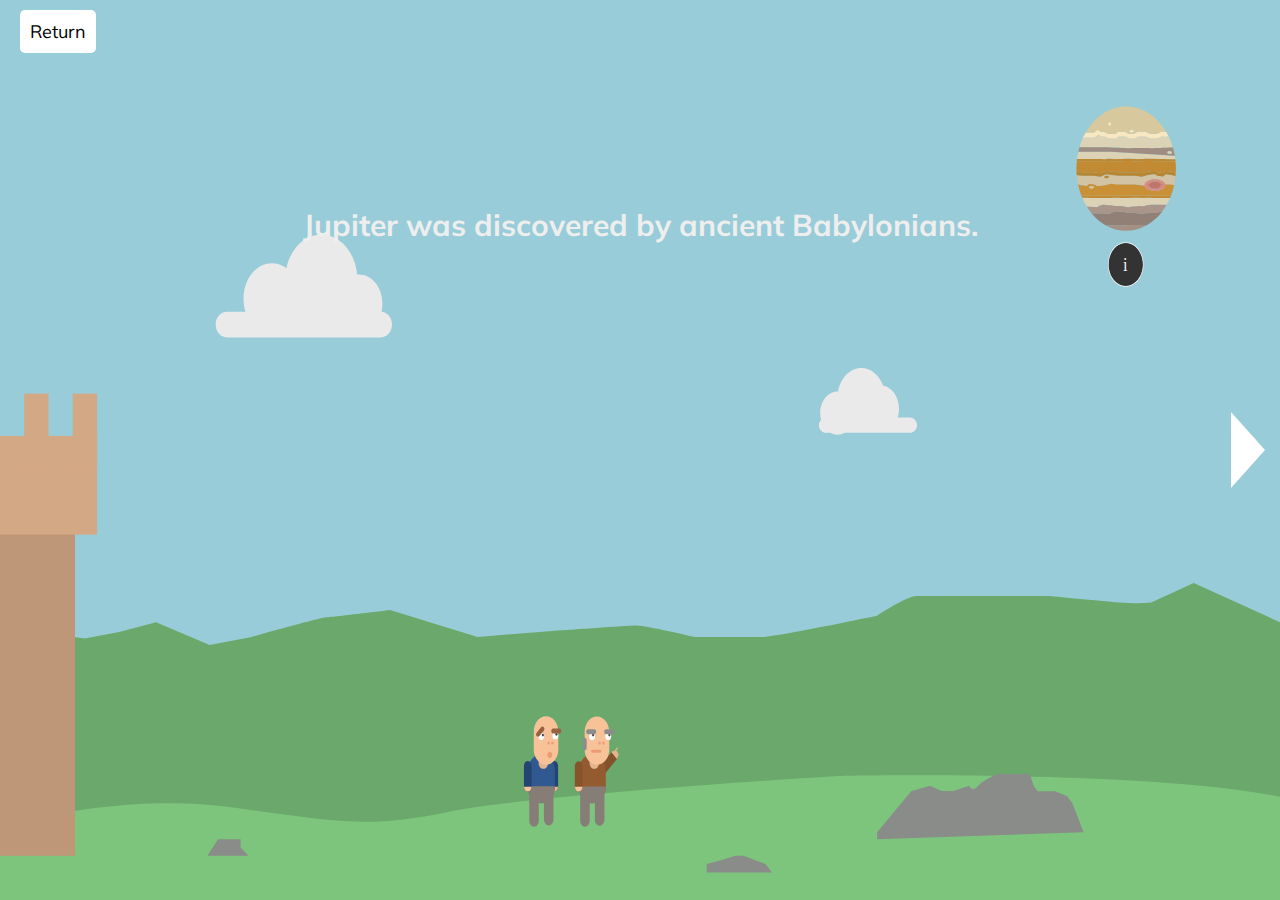
==== commit ee699035: "08/05/2017" ====
--- a/jupiter.html
+++ b/jupiter.html
@@ -6,6 +6,7 @@
     <script src="vendors/jquery.easings.min.js"></script>
     <script type="text/javascript" src="jquery.fullPage.js"></script>
     <link href="https://fonts.googleapis.com/css?family=Muli" rel="stylesheet">
+    <link href="https://fonts.googleapis.com/css?family=Aladin|Droid+Sans:700|Righteous|Squada+One" rel="stylesheet">
     <link rel="stylesheet" type="text/css" href="style.css" />
     <link rel="stylesheet" href="https://cdnjs.cloudflare.com/ajax/libs/animate.css/3.5.2/animate.min.css">
     <link rel="shortcut icon" type="image/ico" href="images/jupiterfav.png" />
@@ -33,10 +34,235 @@
 <body>
 <nav><a href="index.html#Planet/Jupiter"></a></nav>
     <div id="fullpage">
+    <audio src="sounds/jupiter.mp3" autoplay="true" loop>
+        <source src="sounds/jupiter.mp3" type="audio/mp3">
+        <source src="sounds/jupiter.wav" type="audio/wav">
+        <source src="sounds/jupiter.ogg" type="audio/ogg">
+    </audio>
         <div class="section space">
             <div class="slide slide-one" id="babylonians">
                 <h2 id="planet-discovery">Jupiter was discovered by ancient Babylonians.</h2>
-                <img id="baby-jup" class="animated fadeInUp" src="images/jupiter.png">
+                
+                    <svg version="1.1" id="babylonians-scene" xmlns="http://www.w3.org/2000/svg" xmlns:xlink="http://www.w3.org/1999/xlink" x="0px"
+                     y="0px" preserveAspectRatio="none" viewBox="0 0 1920 1080" enable-background="new 0 0 1920 1080" xml:space="preserve">
+                    <rect id="baby-background" fill="#98CCD8" width="1922" height="1080"/>
+                    <path id="baby-mountains" fill="#6AA96B" d="M1920,746.607l-129.396-47.06l-63.813,23.528c0,0-18.221,1.961-47.633,0
+                        s-104.513-7.843-104.513-7.843s-183.283,0-199.188,0c-15.906,0-59.744,23.528-59.744,23.528s-152.598,25.49-172.026,25.49
+                        c-19.428,0-101.781,0-101.781,0s-73.942-13.727-86.973-13.727c-13.027,0-112.894,5.883-112.894,5.883l-125.625,7.844L585.041,731.9
+                        c0,0-90.196,8.822-96.078,8.822c-5.883,0-111.33,23.528-111.33,23.528l-63.181,9.805l-80.393-27.45l-55.313,11.766l-51.33,7.844
+                        l-38.455-3.923L0,744.646V1080h1922L1920,746.607z"/>
+                    <path id="baby-ground" fill="#7DC57D" d="M0,992.183c0,0,173.784-41.62,341.177-23.989s208.543,26.383,330.645,6.068
+                        c122.102-20.313,583.807-43.492,597.533-43.416c13.726,0.076,448.354-6.671,650.646,25.134l2,124.021H0V992.183z"/>
+                    <g id="baby-jupiter">
+                        <path fill="#DCD2B5" d="M1729.421,237.492c0,0-10.729-0.511-11.236,0c-0.512,0.51-9.365-0.113-10.558-0.228
+                            c-1.19-0.114-21.452,0.425-21.452,0.425s-13.109-0.515-14.132-0.441c-1.021,0.073-15.493,0.441-15.493,0.441l-18.558-0.224
+                            c0,0-10.048-0.134-10.558-0.225c-0.183-0.033-1.948-0.042-4.143-0.041c2.036,3.854,4.403,7.502,7.059,10.919h5.392
+                            c0,0,10.511,1.099,11.263,0c0.75-1.101,6.756-2.154,7.506-2.379c0.75-0.223,18.518,1.433,18.518,1.433l8.759-0.009l10.262,1.442
+                            c0,0,15.924-1.548,16.47-1.442c0.547,0.104,7.916,0.896,8.485,0c0.567-0.896,9.489-1.241,10.034-1.442
+                            c0.47-0.176,18.132-0.047,22.886-0.01c1.873-2.621,3.589-5.361,5.116-8.219h-13.701H1729.421z"/>
+                        <path fill="#DCD2B5" d="M1697.391,177.773c0.681-0.228,26.927,0.051,27.425,0.024c0.379-0.019,23.342-0.553,34.499-0.905
+                            c-1.671-4.584-3.777-8.958-6.271-13.072h-2.871c0,0-3.74,0.903-5.31,0c-1.57-0.903-2.093,0-2.093,0s-4.181,1.95-7.82,2.472h-6.689
+                            h-2.378l-6.642-2.472h-3.66h-7.844l-5.752,2.472h-2.613h-5.294l-5.873-2.472h-4.521h-5.752l-3.138,2.472h-3.66h-3.139h-5.229
+                            l-5.752-2.472h-2.092h-3.137l-3.66-2.472l-6.275,3.653h-2.613h-2.092h-4.705h-2.856l-5.391,0.982
+                            c-1.907,3.398-3.568,6.953-4.932,10.653h37.497C1656.759,176.637,1696.709,177.999,1697.391,177.773z"/>
+                        <path fill="#DCD2B5" d="M1666.974,182.168h-49.487c-0.792,2.813-1.438,5.686-1.898,8.622h1.466h5.106h14.981h11.918
+                            c0,0,10.729,0.512,11.238,0c0.51-0.511,9.362,0.113,10.555,0.228c1.192,0.113,21.453-0.426,21.453-0.426s13.109,0.514,14.131,0.441
+                            c1.022-0.073,15.494-0.441,15.494-0.441l18.559,0.224c0,0,10.045,0.134,10.558,0.225c0.4,0.071,8.438,0.031,11.893,0.01
+                            c-0.215-1.408-0.48-2.798-0.773-4.179l-46.388-2.516L1666.974,182.168z"/>
+                        <polygon fill="#DCD2B5" points="1629.936,223.15 1625.37,222.736 1624.922,222.748 1629.817,223.227   "/>
+                        <path fill="#AA958A" d="M1727.038,245.721c-0.545,0.201-9.467,0.546-10.034,1.442c-0.569,0.896-7.938,0.104-8.485,0
+                            c-0.546-0.106-16.47,1.442-16.47,1.442l-10.262-1.442l-8.759,0.009c0,0-17.768-1.656-18.518-1.433
+                            c-0.75,0.225-6.756,1.278-7.506,2.379c-0.752,1.099-11.263,0-11.263,0h-5.392c2.206,2.839,4.612,5.513,7.199,8.004h11.114h5.756
+                            c0,0,10.51,1.102,11.261,0c0.751-1.1,6.758-2.151,7.508-2.377c0.75-0.225,18.519,1.434,18.519,1.434l8.759-0.011l10.26,1.443
+                            c0,0,15.924-1.548,16.471-1.443c0.546,0.104,7.914,0.896,8.483,0c0.382-0.603,4.533-0.954,7.383-1.182
+                            c2.479-2.587,4.772-5.352,6.861-8.274C1745.17,245.674,1727.508,245.545,1727.038,245.721z"/>
+                        <path fill="#918076" d="M1727.196,255.168c-0.547-0.105-16.471,1.443-16.471,1.443l-10.26-1.443l-8.759,0.011
+                            c0,0-17.769-1.659-18.519-1.434c-0.75,0.226-6.757,1.277-7.508,2.377c-0.751,1.102-11.261,0-11.261,0h-5.756h-11.114
+                            c6.149,5.92,13.31,10.79,21.201,14.332h9.363h8c2.4-0.8,6.398,0,6.398,0l10.497-0.354h11.502h7.2h5.199l2.554,0.474
+                            c8.929-3.965,16.928-9.63,23.598-16.588c-2.85,0.228-7.001,0.58-7.383,1.182C1735.11,256.064,1727.742,255.272,1727.196,255.168z"
+                            />
+                        <path fill="#F8E7C0" d="M1632.44,165.001h4.705h2.092h2.613l6.275-3.653l3.66,2.472h3.137h2.092l5.752,2.472h5.229h3.139h3.66
+                            l3.138-2.472h5.752h4.521l5.873,2.472h5.294h2.613l5.752-2.472h7.844h3.66l6.642,2.472h2.378h6.689
+                            c3.64-0.522,7.82-2.472,7.82-2.472s0.522-0.903,2.093,0c1.569,0.903,5.31,0,5.31,0h2.871c-1.224-2.018-2.542-3.972-3.946-5.859
+                            c-0.029,0.007-3.742,0.899-5.304,0c-1.57-0.902-2.094,0-2.094,0s-4.182,1.95-7.819,2.473h-6.688h-2.379l-6.642-2.473h-3.659h-7.844
+                            l-5.753,2.473h-2.613h-5.294l-5.873-2.473h-4.521h-5.751l-3.139,2.473h-3.66h-3.138h-5.229l-5.752-2.473h-2.093h-3.137l-3.66-2.472
+                            l-6.274,3.655h-2.614h-2.091h-4.707h-2.828c-1.568,2.196-3.022,4.477-4.35,6.84l5.391-0.982H1632.44z"/>
+                        <path fill="#D7C99D" d="M1636.078,159.143h2.091h2.614l6.274-3.655l3.66,2.472h3.137h2.093l5.752,2.473h5.229h3.138h3.66
+                            l3.139-2.473h5.751h4.521l5.873,2.473h5.294h2.613l5.753-2.473h7.844h3.659l6.642,2.473h2.379h6.688
+                            c3.638-0.523,7.819-2.473,7.819-2.473s0.523-0.902,2.094,0c1.562,0.9,5.274,0.008,5.304,0
+                            c-13.59-18.267-35.34-30.104-59.856-30.104c-25.038,0-47.177,12.354-60.698,31.286h2.828H1636.078z M1697.344,156.06
+                            c1.929,0,3.491,0.684,3.491,1.527s-1.563,1.527-3.491,1.527c-1.928,0-3.491-0.684-3.491-1.527S1695.416,156.06,1697.344,156.06z
+                             M1664.44,146.779c1.188,0,2.148,0.962,2.148,2.148c0,1.187-0.961,2.148-2.148,2.148c-1.186,0-2.147-0.962-2.147-2.148
+                            C1662.293,147.741,1663.255,146.779,1664.44,146.779z"/>
+                        <path fill="#D1C3A4" d="M1757.176,210.081l-8.513-0.833l-3.916,2.535c0,0-10.152-0.529-10.216-1.532
+                            c-0.064-1.003-5.277-1.003-5.277-1.003l-8.854,1.003l-8.174,1.703l-8.683-1.002h-26.221l-18.22-1.704l-8.853,2.706l-9.194-1.002
+                            h-8.002h-9.362l-8.594-0.662c0.4,3.812,1.09,7.537,2.043,11.155l0.249,0.076l3.916,0.873l3.616,0.354l0.448-0.012l4.565,0.415
+                            l3.798-2.458c0,0,10.152,0.528,10.217,1.531c0.063,1.004,5.277,1.004,5.277,1.004l8.854-1.004l8.172-1.703l8.685,1.001h26.221
+                            l15.696,1.47c-0.08-0.292-0.135-0.588-0.135-0.89c0-3.949,7.044-7.15,15.734-7.15c8.259,0,15.018,2.893,15.669,6.57h6.665
+                            l6.391,0.494c0.92-3.383,1.602-6.861,2.038-10.417l-2.127-0.646L1757.176,210.081z M1659.875,213.839
+                            c-1.929,0-3.492-0.684-3.492-1.528s1.563-1.528,3.492-1.528s3.492,0.684,3.492,1.528S1661.804,213.839,1659.875,213.839z"/>
+                        <path fill="#A49186" d="M1711.712,270.1h-7.2h-11.502l-10.497,0.354c0,0-3.998-0.8-6.398,0h-8h-9.363
+                            c9.311,4.179,19.624,6.523,30.49,6.523c10.763,0,20.982-2.298,30.224-6.403l-2.554-0.474H1711.712z"/>
+                        <path fill="#C28B34" d="M1741.339,234.824h-11.918c0,0-10.729-0.511-11.236,0c-0.512,0.511-9.365-0.113-10.558-0.228
+                            c-1.19-0.113-21.452,0.426-21.452,0.426s-13.109-0.514-14.132-0.441c-1.021,0.072-15.493,0.441-15.493,0.441l-18.558-0.226
+                            c0,0-10.048-0.133-10.558-0.225c-0.219-0.039-2.714-0.044-5.496-0.038c0.431,0.901,0.888,1.786,1.354,2.666
+                            c2.194-0.001,3.96,0.008,4.143,0.041c0.51,0.091,10.558,0.225,10.558,0.225l18.558,0.224c0,0,14.473-0.368,15.493-0.441
+                            c1.022-0.074,14.132,0.441,14.132,0.441s20.262-0.539,21.452-0.425c1.192,0.115,10.046,0.738,10.558,0.228
+                            c0.508-0.511,11.236,0,11.236,0h11.918h13.701c0.47-0.88,0.931-1.767,1.366-2.668h-0.087H1741.339z"/>
+                        <path fill="#C99036" d="M1748.124,221.521c0.034,0.192,0.064,0.384,0.064,0.58c0,3.949-7.044,7.15-15.733,7.15
+                            c-8.025,0-14.634-2.732-15.6-6.26l-15.696-1.47h-26.221l-8.685-1.001l-8.172,1.703l-8.854,1.004c0,0-5.214,0-5.277-1.004
+                            c-0.064-1.003-10.217-1.531-10.217-1.531l-3.798,2.458l-0.118,0.077l-4.896-0.479l-3.616-0.354l-3.916-0.873l-0.249-0.076
+                            c1.196,4.547,2.808,8.924,4.798,13.088c2.782-0.006,5.277-0.001,5.496,0.038c0.51,0.092,10.558,0.225,10.558,0.225l18.558,0.226
+                            c0,0,14.473-0.369,15.493-0.441c1.022-0.073,14.132,0.441,14.132,0.441s20.262-0.539,21.452-0.426
+                            c1.192,0.115,10.046,0.739,10.558,0.228c0.508-0.511,11.236,0,11.236,0h11.918h14.98h0.087c1.97-4.075,3.564-8.362,4.773-12.809
+                            l-6.391-0.494H1748.124z M1637.262,226.224c-1.928,0-3.491-0.684-3.491-1.527c0-0.844,1.563-1.527,3.491-1.527
+                            c1.929,0,3.491,0.684,3.491,1.527C1640.753,225.541,1639.19,226.224,1637.262,226.224z"/>
+                        <path fill="#E08A7C" d="M1732.455,229.251c8.689,0,15.733-3.201,15.733-7.15c0-0.196-0.03-0.388-0.064-0.58
+                            c-0.651-3.677-7.41-6.57-15.669-6.57c-8.69,0-15.734,3.201-15.734,7.15c0,0.302,0.055,0.598,0.135,0.89
+                            C1717.821,226.519,1724.43,229.251,1732.455,229.251z M1732.455,216.551c6.745,0,12.213,2.485,12.213,5.55
+                            c0,3.065-5.468,5.55-12.213,5.55s-12.213-2.485-12.213-5.55C1720.242,219.036,1725.71,216.551,1732.455,216.551z"/>
+                        <path fill="#B88531" d="M1757.176,205.89l-8.513-0.833l-3.916,2.534c0,0-10.152-0.528-10.216-1.532
+                            c-0.063-1.002-5.277-1.002-5.277-1.002l-8.854,1.002l-8.174,1.703l-8.683-1.002h-26.221l-18.22-1.703l-8.853,2.705l-9.194-1.002
+                            h-8.002h-9.362l-8.918-0.688c0.068,1.417,0.178,2.823,0.324,4.219l8.594,0.662h9.362h8.002l9.194,1.002l8.853-2.706l18.22,1.704
+                            h26.221l8.683,1.002l8.174-1.703l8.854-1.003c0,0,5.213,0,5.277,1.003c0.063,1.003,10.216,1.532,10.216,1.532l3.916-2.535
+                            l8.513,0.833l3.915,0.871l2.127,0.646c0.166-1.348,0.297-2.706,0.39-4.075l-2.517-0.763L1757.176,205.89z"/>
+                        <path fill="#BF8933" d="M1751.047,191.041c-0.513-0.091-10.558-0.225-10.558-0.225l-18.559-0.224c0,0-14.472,0.368-15.494,0.441
+                            c-1.021,0.073-14.131-0.441-14.131-0.441s-20.261,0.539-21.453,0.426c-1.192-0.115-10.045-0.739-10.555-0.228
+                            c-0.51,0.512-11.238,0-11.238,0h-11.918h-14.981h-5.106h-1.466c-0.138,0.883-0.246,1.775-0.353,2.668h1.818h5.106h14.981h11.918
+                            c0,0,10.729,0.511,11.238,0s9.362,0.113,10.555,0.228c1.192,0.112,21.453-0.425,21.453-0.425s13.109,0.514,14.131,0.44
+                            c1.022-0.073,15.494-0.44,15.494-0.44l18.559,0.224c0,0,10.045,0.134,10.558,0.224c0.414,0.074,8.999,0.028,12.232,0.008
+                            c-0.104-0.892-0.205-1.784-0.34-2.666C1759.485,191.072,1751.447,191.112,1751.047,191.041z"/>
+                        <path fill="#C18A33" d="M1751.047,193.709c-0.513-0.09-10.558-0.224-10.558-0.224l-18.559-0.224c0,0-14.472,0.367-15.494,0.44
+                            c-1.021,0.074-14.131-0.44-14.131-0.44s-20.261,0.537-21.453,0.425c-1.192-0.115-10.045-0.739-10.555-0.228s-11.238,0-11.238,0
+                            h-11.918h-14.981h-5.106h-1.818c-0.353,2.939-0.555,5.925-0.555,8.959c0,1.226,0.034,2.443,0.093,3.654l8.918,0.688h9.362h8.002
+                            l9.194,1.002l8.853-2.705l18.22,1.703h26.221l8.683,1.002l8.174-1.703l8.854-1.002c0,0,5.214,0,5.277,1.002
+                            c0.063,1.004,10.216,1.532,10.216,1.532l3.916-2.534l8.513,0.833l3.915,0.87l2.517,0.763c0.114-1.689,0.193-3.388,0.193-5.106
+                            c0-2.945-0.189-5.844-0.521-8.7C1760.046,193.737,1751.461,193.783,1751.047,193.709z"/>
+                        <path fill="#D68476" d="M1732.455,227.651c6.745,0,12.213-2.485,12.213-5.55c0-3.065-5.468-5.55-12.213-5.55
+                            s-12.213,2.485-12.213,5.55C1720.242,225.166,1725.71,227.651,1732.455,227.651z M1732.455,217.976
+                            c5.013,0,9.077,1.847,9.077,4.125c0,2.278-4.064,4.125-9.077,4.125s-9.077-1.847-9.077-4.125
+                            C1723.378,219.823,1727.442,217.976,1732.455,217.976z"/>
+                        <ellipse fill="#BF766A" cx="1732.455" cy="222.101" rx="9.077" ry="4.125"/>
+                        <path fill="#A08D82" d="M1724.815,177.797c-0.498,0.027-26.744-0.252-27.425-0.024c-0.682,0.226-40.632-1.136-40.632-1.136h-37.497
+                            c-0.667,1.81-1.248,3.659-1.775,5.531h49.487l48.805,2.188l46.388,2.516c-0.725-3.418-1.676-6.752-2.852-9.98
+                            C1748.157,177.244,1725.194,177.778,1724.815,177.797z M1754.476,184.592c-1.928,0-3.492-0.684-3.492-1.528
+                            s1.564-1.528,3.492-1.528c1.929,0,3.492,0.684,3.492,1.528S1756.404,184.592,1754.476,184.592z"/>
+                        <ellipse fill="#DCD2B5" cx="1754.476" cy="183.064" rx="3.492" ry="1.528"/>
+                        <ellipse fill="#B88531" cx="1659.875" cy="212.311" rx="3.492" ry="1.528"/>
+                        <ellipse fill="#D1C3A4" cx="1637.262" cy="224.697" rx="3.491" ry="1.527"/>
+                        <ellipse fill="#F8E7C0" cx="1697.344" cy="157.587" rx="3.491" ry="1.527"/>
+                        <circle fill="#F8E7C0" cx="1664.44" cy="148.927" r="2.148"/>
+                        <g id="i-circle">
+                        <path fill="#333333" d="M1688.619,343.591c-14.441,0-26.189-11.749-26.189-26.189s11.748-26.189,26.189-26.189
+                            c14.44,0,26.188,11.749,26.188,26.189S1703.06,343.591,1688.619,343.591z"/>
+                        <path fill="#FFFFFF" d="M1688.619,291.713c14.188,0,25.688,11.501,25.688,25.689s-11.501,25.689-25.688,25.689
+                            c-14.188,0-25.689-11.501-25.689-25.689S1674.431,291.713,1688.619,291.713 M1688.619,290.713
+                            c-14.717,0-26.689,11.973-26.689,26.689s11.973,26.689,26.689,26.689s26.688-11.973,26.688-26.689
+                            S1703.336,290.713,1688.619,290.713L1688.619,290.713z"/>
+                    </g>
+                    <rect x="1685.022" y="309.795" fill="none" width="7.252" height="18.335"/>
+                    <text id="i-information" transform="matrix(1 0 0 1 1685.0225 325.3892)" fill="#FFFFFF" font-family="'Muli-Bold'" font-size="21.9198">i</text>
+                    </g>
+                    <g id="person-left">
+                        <path fill="#244472" d="M837.147,943.992c0,3.178-2.573,5.751-5.75,5.751l0,0c-3.177,0-5.752-2.573-5.752-5.751v-24.896
+                            c0-3.176,2.575-5.751,5.752-5.751l0,0c3.177,0,5.75,2.575,5.75,5.751V943.992z"/>
+                        <path fill="#E4B48D" d="M837.147,943.992c0,3.178-2.573,5.751-5.75,5.751l0,0c-3.177,0-5.752-2.573-5.752-5.751"/>
+                        <path fill="#315991" d="M832.304,925.362c0-11.229-9.102-20.329-20.328-20.329l0,0c-11.229,0-20.33,9.103-20.33,20.329v18.125
+                            c0,11.228,9.103,20.328,20.33,20.328l0,0c11.228,0,20.328-9.103,20.328-20.328V925.362z"/>
+                        <path fill="#E4B48D" d="M822.069,907.774c0-3.897-3.16-7.06-7.059-7.06l0,0c-3.897,0-7.06,3.159-7.06,7.06v7.786
+                            c0,3.896,3.16,7.06,7.06,7.06l0,0c3.897,0,7.059-3.161,7.059-7.06V907.774z"/>
+                        <path fill="#F7C298" d="M837.492,899.163c0,10.186-8.256,18.44-18.44,18.44l0,0c-10.186,0-18.44-8.257-18.44-18.44v-21.171
+                            c0-10.187,8.256-18.44,18.44-18.44l0,0c10.186,0,18.44,8.256,18.44,18.44V899.163z"/>
+                        <circle fill="#EE9B75" cx="822.937" cy="891.576" r="1.913"/>
+                        <circle fill="#EE9B75" cx="828.673" cy="891.576" r="1.913"/>
+                        <path fill="#EE9B75" d="M828.468,905.961c0-2.059-1.666-3.725-3.723-3.725s-3.723,1.666-3.723,3.725
+                            c0,2.053,1.666,3.721,3.723,3.721C826.802,909.681,828.468,908.013,828.468,905.961z"/>
+                        <circle fill="#FFFFFF" cx="833.06" cy="882.801" r="4.375"/>
+                        <circle fill="#FFFFFF" cx="811.748" cy="883.497" r="4.375"/>
+                        <circle fill="#3D4551" cx="834.678" cy="881.184" r="1.62"/>
+                        <path fill="#966240" d="M842.036,877.298c-0.001,1.63-1.322,2.952-2.954,2.954l-9.229-0.002c-1.633,0-2.955-1.321-2.954-2.952l0,0
+                            c0-1.634,1.321-2.955,2.954-2.956h9.229C840.714,874.342,842.036,875.664,842.036,877.298L842.036,877.298z"/>
+                        <path fill="#966240" d="M815.723,872.641c1.153,1.153,1.153,3.023,0,4.179l-6.526,6.526c-1.152,1.152-3.023,1.151-4.178,0l0,0
+                            c-1.153-1.153-1.154-3.024,0-4.18l6.526-6.526C812.698,871.486,814.568,871.486,815.723,872.641L815.723,872.641z"/>
+                        <circle fill="#3D4551" cx="814.341" cy="882.057" r="1.62"/>
+                        <path fill="#877D77" d="M791.647,943.487c0,11.228,9.102,20.328,20.328,20.328l0,0c11.229,0,20.329-9.103,20.329-20.328"/>
+                        <path fill="#877D77" d="M808.204,984.865c0,3.943-3.197,7.143-7.143,7.143l0,0c-3.943,0-7.143-3.197-7.143-7.143v-30.917
+                            c0-3.943,3.197-7.143,7.143-7.143l0,0c3.944,0,7.143,3.197,7.143,7.143V984.865z"/>
+                        <path fill="#244472" d="M797.397,943.992c0,3.178-2.574,5.751-5.75,5.751l0,0c-3.177,0-5.752-2.573-5.752-5.751v-24.896
+                            c0-3.176,2.575-5.751,5.752-5.751l0,0c3.176,0,5.75,2.575,5.75,5.751V943.992z"/>
+                        <path fill="#877D77" d="M830.244,983.475c0,3.944-3.197,7.143-7.142,7.143l0,0c-3.944,0-7.143-3.196-7.143-7.143v-30.917
+                            c0-3.943,3.196-7.143,7.143-7.143l0,0c3.943,0,7.142,3.197,7.142,7.143V983.475z"/>
+                        <path fill="#F7C298" d="M797.397,943.992c0,3.178-2.574,5.751-5.75,5.751l0,0c-3.177,0-5.752-2.573-5.752-5.751"/>
+                    </g>
+                    <g id="person-right">
+                        <path fill="#83512A" d="M917.231,902.576c2.246-2.246,5.887-2.246,8.133,0l0,0c2.246,2.245,2.246,5.888,0,8.133l-17.604,17.604
+                            c-2.246,2.245-5.888,2.245-8.134,0l0,0c-2.245-2.245-2.245-5.888,0-8.133L917.231,902.576z"/>
+                        <path fill="#E4B48D" d="M917.231,902.576c2.246-2.246,5.887-2.246,8.133,0l0,0c2.246,2.245,2.246,5.888,0,8.133"/>
+                        <path fill="#945B31" d="M908.668,925.535c0-11.229-9.101-20.329-20.328-20.329l0,0c-11.228,0-20.329,9.103-20.329,20.329v18.125
+                            c0,11.228,9.103,20.328,20.329,20.328l0,0c11.229,0,20.328-9.103,20.328-20.328V925.535z"/>
+                        <path fill="#E4B48D" d="M898.435,907.947c0-3.897-3.16-7.06-7.059-7.06l0,0c-3.898,0-7.06,3.16-7.06,7.06v7.787
+                            c0,3.896,3.159,7.06,7.06,7.06l0,0c3.896,0,7.059-3.161,7.059-7.06V907.947z"/>
+                        <path fill="#F7C298" d="M913.856,899.337c0,10.185-8.256,18.44-18.44,18.44l0,0c-10.187,0-18.44-8.258-18.44-18.44v-21.172
+                            c0-10.187,8.256-18.44,18.44-18.44l0,0c10.185,0,18.44,8.256,18.44,18.44V899.337z"/>
+                        <circle fill="#EE9B75" cx="899.302" cy="891.749" r="1.913"/>
+                        <circle fill="#EE9B75" cx="905.036" cy="891.749" r="1.913"/>
+                        <circle fill="#FFFFFF" cx="912.451" cy="883.671" r="4.375"/>
+                        <circle fill="#FFFFFF" cx="888.112" cy="883.671" r="4.375"/>
+                        <circle fill="#3D4551" cx="914.07" cy="882.054" r="1.62"/>
+                        <path fill="#8C8C8C" d="M921.427,878.165c0,1.632-1.322,2.954-2.954,2.954h-9.229c-1.632,0-2.955-1.322-2.955-2.954l0,0
+                            c0-1.632,1.323-2.954,2.955-2.954h9.229C920.104,875.211,921.427,876.533,921.427,878.165L921.427,878.165z"/>
+                        <circle fill="#3D4551" cx="889.731" cy="882.054" r="1.62"/>
+                        <path fill="#8C8C8C" d="M894.306,878.165c0,1.632-1.322,2.954-2.953,2.954h-9.229c-1.632,0-2.954-1.322-2.954-2.954l0,0
+                            c0-1.632,1.322-2.954,2.954-2.954h9.229C892.983,875.211,894.306,876.533,894.306,878.165L894.306,878.165z"/>
+                        <path fill="#8C8C8C" d="M876.975,900.428c-1.631,0-2.954-1.322-2.954-2.953v-9.23c0-1.631,1.322-2.954,2.954-2.954l0,0
+                            c1.632,0,2.954,1.323,2.954,2.954v9.23C879.929,899.105,878.606,900.428,876.975,900.428L876.975,900.428z"/>
+                        <path fill="#EE9B75" d="M900.266,903.209h-11.92c-0.96,0-1.739-0.778-1.739-1.738s0.779-1.737,1.739-1.737h11.92
+                            c0.96,0,1.739,0.777,1.739,1.737S901.226,903.209,900.266,903.209z"/>
+                        <path fill="#877D77" d="M868.011,943.66c0,11.228,9.103,20.328,20.329,20.328l0,0c11.229,0,20.329-9.103,20.329-20.328"/>
+                        <path fill="#877D77" d="M884.568,985.038c0,3.944-3.198,7.143-7.143,7.143l0,0c-3.944,0-7.143-3.196-7.143-7.143v-30.917
+                            c0-3.943,3.196-7.143,7.143-7.143l0,0c3.943,0,7.143,3.197,7.143,7.143V985.038z"/>
+                        <path fill="#86532B" d="M873.763,944.165c0,3.178-2.574,5.751-5.751,5.751l0,0c-3.177,0-5.751-2.573-5.751-5.751v-24.896
+                            c0-3.176,2.575-5.751,5.751-5.751l0,0c3.177,0,5.751,2.575,5.751,5.751V944.165z"/>
+                        <path fill="#877D77" d="M906.608,983.646c0,3.944-3.198,7.143-7.143,7.143l0,0c-3.943,0-7.143-3.196-7.143-7.143V952.73
+                            c0-3.944,3.197-7.143,7.143-7.143l0,0c3.943,0,7.143,3.196,7.143,7.143V983.646z"/>
+                        <path fill="#F7C298" d="M873.763,944.165c0,3.178-2.574,5.751-5.751,5.751l0,0c-3.177,0-5.751-2.573-5.751-5.751"/>
+                        <path fill="#E4B48D" d="M923.063,902.193c-0.375,0.374-0.981,0.373-1.354-0.001l0,0c-0.375-0.374-0.375-0.979,0-1.354l3.562-3.563
+                            c0.375-0.374,0.979-0.374,1.354,0l0,0c0.375,0.374,0.375,0.98,0,1.354L923.063,902.193z"/>
+                        <path fill="#E4B48D" d="M922.685,906.216c-0.334,0.334-0.908,0.301-1.283-0.073l0,0c-0.374-0.374-0.407-0.947-0.073-1.281
+                            l3.18-3.181c0.334-0.333,0.908-0.301,1.281,0.073l0,0c0.375,0.374,0.407,0.948,0.073,1.281L922.685,906.216z"/>
+                        <path fill="#E4B48D" d="M923.552,907.179c-0.332,0.331-0.902,0.296-1.277-0.078l0,0c-0.375-0.374-0.409-0.945-0.078-1.276
+                            l3.153-3.154c0.332-0.331,0.903-0.297,1.276,0.077l0,0c0.375,0.374,0.41,0.946,0.078,1.277L923.552,907.179z"/>
+                        <path fill="#E4B48D" d="M924.832,908.891c-0.332,0.331-0.904,0.297-1.278-0.078l0,0c-0.374-0.373-0.408-0.945-0.077-1.276
+                            l3.154-3.153c0.332-0.331,0.903-0.297,1.277,0.077l0,0c0.375,0.374,0.409,0.946,0.077,1.277L924.832,908.891z"/>
+                        <path fill="#E4B48D" d="M922.06,905.604c-0.332,0.331-0.904,0.297-1.278-0.077l0,0c-0.374-0.374-0.408-0.946-0.077-1.276
+                            l3.154-3.154c0.332-0.331,0.903-0.297,1.277,0.077l0,0c0.375,0.374,0.408,0.946,0.078,1.277L922.06,905.604z"/>
+                    </g>
+                    <path id="large-rock" fill="#898C89" d="M1315.712,998.664l51.025-49.188l28.542-6.444l17.211,6.221h17.646l23.529-6.221
+                        c0,0,3.793,8.235,13.661,0c9.867-8.236,29.477-14.119,29.477-14.119h19.607h28.188l5.902,14.119l5.901,6.444h26.674l17.646,5.994
+                        l7.843,8.315l16.806,34.877l-309.662,8.464v-8.463L1315.712,998.664L1315.712,998.664z"/>
+                    <g id="castle">
+                        <rect y="613.274" fill="#BD9777" width="112.49" height="413.726"/>
+                        <rect y="523.078" fill="#D3A884" width="145.618" height="118.496"/>
+                        <rect x="109.214" y="472.356" fill="#D3A884" width="36.404" height="86.001"/>
+                        <rect x="36.404" y="472.356" fill="#D3A884" width="36.405" height="86.001"/>
+                    </g>
+                    <polyline id="small-rock" fill="#898C89" points="311.157,1027 326.984,1007.128 335.808,1007.128 347.612,1007.128 
+                        360.902,1007.128 360.902,1017.063 372.667,1027 "/>
+                    <polygon id="medium-rock" fill="#898C89" points="1052.151,1046.873 1059.994,1046.873 1059.994,1036.938 1081.563,1032.158 
+                        1103.133,1027 1115.192,1027 1133.029,1032.158 1148.229,1036.938 1158.113,1046.873 "/>
+                    <path id="cloud-left" fill="#EAEAEA" d="M572.26,374.079c0.896-3.092,1.384-6.354,1.384-9.734c0-19.313-15.656-34.972-34.97-34.972
+                        c-0.998,0-1.983,0.053-2.961,0.135c-2.93-27.107-25.885-48.214-53.771-48.214c-25.222,0-46.409,17.262-52.397,40.614
+                        c-6.359-3.794-13.792-5.979-21.734-5.979c-23.469,0-42.492,19.023-42.492,42.492c0,5.523,1.064,10.796,2.982,15.638h-28.223
+                        c-9.168,0-16.601,6.901-16.601,15.415s7.432,15.415,16.601,15.415h231.314c9.169,0,16.602-6.9,16.602-15.415
+                        C587.993,381.229,581.025,374.498,572.26,374.079z"/>
+                    <path id="cloud-right" fill="#EAEAEA" d="M1364.655,501.018h-18.193c1.327-3.274,2.065-6.854,2.065-10.604
+                        c0-14.117-10.361-25.814-23.896-27.901c-5.613-12.396-18.08-21.021-32.572-21.021c-17.204,0-31.564,12.154-34.975,28.347
+                        c-0.259-0.008-0.515-0.021-0.771-0.021c-14.344,0-25.971,11.626-25.971,25.968c0,2.761,0.437,5.419,1.232,7.915
+                        c-1.973,1.663-3.193,3.963-3.193,6.505c0,5.073,4.861,9.186,10.857,9.186h6.25c3.296,1.514,6.959,2.363,10.822,2.363
+                        c3.862,0,7.524-0.851,10.819-2.363h97.521c5.997,0,10.858-4.111,10.858-9.186C1375.515,505.131,1370.652,501.018,1364.655,501.018z"
+                        />
+                    </svg>
+
             </div>
             <div class="slide slide-two" id="planet-speeds"><h2 id="shortest">Jupiter has the shortest day of all the planets.</h2>
                 <img id="jupiter-speed" src="images/jupiter1.png">
@@ -47,7 +273,9 @@
 
             </div>
             <div class="slide slide-three" id="largest"><h2 id="largest-title">Jupiter is the largest planet in the solar system.</h2>
-                <img id="large-jupiter" src="images/jupiter.png">
+                <img id="large-jupiter-info" src="images/information-symbol.png">
+                <img id="large-jupiter" src="images/jupiter-no-glow.png">
+                <img id="earth-info" src="images/information-symbol.png">
                 <img id="earth-size" src="images/earth.png">
             </div>
             <div class="slide slide-four" id="asteroid-field"><h2>There is an asteroid belt between Mars and Jupiter<br>that is made of ice and rock.</h2>
@@ -55,24 +283,95 @@
                     <img src="images/asteroid1.png" class="asteroids" id="asteroid1">
                     <img src="images/asteroid2.png" class="asteroids" id="asteroid2">
                     <img src="images/asteroid3.png" class="asteroids" id="asteroid3">
-                    <img src="images/asteroid4.png" class="asteroids" id="asteroid4">
+                    
                     <img src="images/asteroid5.png" class="asteroids" id="asteroid5">
                 </div>
             </div>
             <div class="slide slide-five" id="jup-moons"><h2 id="moons-title">Jupiter has at least 67 moons.<br>Most are captured asteroids, but some are as large as Mercury.</h2>
-            <img id="ganymede" src="images/ganymede1.png">
-            <img id="mercury-moon" src="images/mercury1.png">
-            <img id="callisto" src="images/callisto1.png">
-            <img id="io" src="images/io1.png">
-            <img id="europa" src="images/europa1.png">
+            <img id="ganymede" src="images/ganymede-info.png">
+            
+            <img id="callisto" src="images/callisto-info.png">
+            <img id="io" src="images/io-info.png">
+            <img id="europa" src="images/europa-info.png">
             </div>
             <div class="slide slide-six" id="jupiter-giant"><h2 id="jupiter-giant-title">Jupiters giant red spot is a massive storm that is larger<br>than Earth and has been going on for hundreds of years.</h2>
-            <img id="red-spot" src="images/redspot.png" style="position: fixed; width:300px; top:200px">
+
+            <svg version="1.1" id="jupiters-red-spot-scene" xmlns="http://www.w3.org/2000/svg" xmlns:xlink="http://www.w3.org/1999/xlink"
+             x="0px" y="0px" preserveAspectRatio="none" viewBox="0 0 1920 1080" enable-background="new 0 0 1920 1080"
+             xml:space="preserve">
+            <g id="jupiter-spot">
+                <path fill="#212125" d="M1863.154,128.368c0,34.222-1.164,68.172-3.441,101.817c-1.846,27.268-4.428,54.334-7.727,81.179
+                    c-8.703,70.841-22.393,140.139-40.709,207.532c-24.078,88.591-56.149,173.889-95.393,255.073
+                    c-8.662,17.922-17.675,35.644-27.027,53.156c-30.38,56.882-64.355,111.553-101.619,163.714
+                    c-21.863,30.604-44.854,60.347-68.922,89.16H1920V0h-62.323C1861.299,42.309,1863.154,85.122,1863.154,128.368z"/>
+                <g id="jupiter-stars">
+                    <polygon fill="#F4F4F4" points="1822.038,892.485 1815.371,880.96 1801.813,883.46 1814.883,877.344 1811.884,863.734 
+                        1818.566,875.225 1832.109,872.76 1819.137,878.922       "/>
+                    <polygon fill="#F4F4F4" points="1750.521,858.605 1743.439,855.629 1738.075,861.504 1741.953,854.137 1735.832,848.924 
+                        1742.909,851.878 1748.277,846.024 1744.46,853.379       "/>
+                </g>
+                <path fill="#C18A33" d="M0,0v201.728l140.445,13.139h522.338l172.98,19.947l162.807-33.917l176.373-19.982
+                    c0,0,103.875,0,105.146,19.982c1.271,19.982,203.506,30.527,203.506,30.527l78.014-50.509l169.586,16.589l78.014,17.362
+                    l50.504,15.319c2.277-33.645,3.441-67.595,3.441-101.817c0-43.247-1.855-86.06-5.478-128.368H0z"/>
+                <path fill="#DCD2B5" d="M1415.627,827.126h-237.426c0,0-213.686-10.168-223.865,0c-10.168,10.18-186.541-2.251-210.287-4.519
+                    c-23.746-2.267-427.366,8.473-427.366,8.473s-261.167-10.231-281.52-8.789c-3.756,0.267-16.648,0.733-35.164,1.319v191.357
+                    c32.986,2.987,54.774,5.02,54.774,5.02l174.482-0.207l204.396,28.757c0,0,317.225-30.849,328.104-28.757
+                    c10.879,2.09,157.701,17.847,169.037,0c11.336-17.848,189.074-24.701,199.906-28.753c9.386-3.511,362.392-0.938,456.539-0.188
+                    c37.264-52.161,71.239-106.832,101.619-163.714H1415.627z"/>
+                <path fill="#C99036" d="M1683.58,509.021h-186.553h-159.412l-183.154-19.947l-176.373,53.898l-362.926-33.951H92.824L0,498.316
+                    v272.137c18.515-0.585,31.407-1.052,35.164-1.318c20.353-1.442,281.52,8.788,281.52,8.788s403.62-10.739,427.366-8.472
+                    c23.746,2.267,200.119,14.697,210.287,4.519c10.18-10.169,223.865,0,223.865,0h237.426h298.475h1.783
+                    c39.243-81.185,71.314-166.482,95.393-255.073L1683.58,509.021z"/>
+                <path fill="#D1C3A4" d="M1809.209,298.389l-78.014-17.362l-169.586-16.589l-78.014,50.509c0,0-202.235-10.545-203.506-30.526
+                    c-1.271-19.982-105.146-19.982-105.146-19.982L998.57,284.42l-162.807,33.917l-172.98-19.948H140.445L0,285.25v213.066
+                    l92.824,10.704h522.338l362.926,33.951l176.373-53.898l183.154,19.947h159.412h186.553l127.697,9.876
+                    c18.316-67.393,32.006-136.691,40.709-207.532L1809.209,298.389z"/>
+                <path fill="#B88531" d="M1809.209,214.866l-78.014-17.362l-169.586-16.589l-78.014,50.509c0,0-202.235-10.545-203.506-30.527
+                    c-1.271-19.982-105.146-19.982-105.146-19.982L998.57,200.897l-162.807,33.917l-172.98-19.947H140.445L0,201.728v83.522
+                    l140.445,13.139h522.338l172.98,19.948L998.57,284.42l176.373-19.982c0,0,103.875,0,105.146,19.982
+                    c1.271,19.981,203.506,30.526,203.506,30.526l78.014-50.509l169.586,16.589l78.014,17.362l42.777,12.976
+                    c3.299-26.845,5.881-53.911,7.727-81.179L1809.209,214.866z"/>
+                <path fill="#AA958A" d="M1587.238,990.84c-94.147-0.75-447.153-3.323-456.539,0.188c-10.832,4.052-188.57,10.905-199.906,28.753
+                    c-11.336,17.847-158.158,2.09-169.037,0c-10.879-2.092-328.104,28.757-328.104,28.757l-204.396-28.757l-174.482,0.207
+                    c0,0-21.789-2.032-54.774-5.02V1080h1518.316C1542.384,1051.187,1565.375,1021.443,1587.238,990.84z"/>
+                <path fill="#C28B34" d="M1714.102,773.97h-298.475h-237.426c0,0-213.686-10.169-223.865,0
+                    c-10.168,10.179-186.541-2.252-210.287-4.519c-23.746-2.268-427.366,8.472-427.366,8.472s-261.167-10.23-281.52-8.788
+                    c-3.756,0.267-16.648,0.733-35.164,1.318v53.157c18.515-0.586,31.407-1.053,35.164-1.319c20.353-1.442,281.52,8.789,281.52,8.789
+                    s403.62-10.739,427.366-8.473c23.746,2.268,200.119,14.698,210.287,4.519c10.18-10.168,223.865,0,223.865,0h237.426h273.23
+                    c9.353-17.513,18.365-35.234,27.027-53.156H1714.102z"/>
+            </g>
+            <g id="jupiter-red-spot">
+                <path id="red-spot-1" fill="#E08A7C" d="M1137.202,378.063c-173.114,0-313.446,63.774-313.446,142.441c0,78.669,140.332,142.44,313.446,142.44
+                    c173.11,0,313.442-63.771,313.442-142.44C1450.645,441.838,1310.313,378.063,1137.202,378.063z M1137.202,631.069
+                    c-134.376,0-243.304-49.499-243.304-110.564c0-61.063,108.928-110.565,243.304-110.565c134.37,0,243.3,49.502,243.3,110.565
+                    C1380.502,581.57,1271.572,631.069,1137.202,631.069z"/>
+                <path id="red-spot-2" fill="#D68476" d="M1137.202,409.939c-134.376,0-243.304,49.502-243.304,110.565c0,61.065,108.928,110.564,243.304,110.564
+                    c134.37,0,243.3-49.499,243.3-110.564C1380.502,459.441,1271.572,409.939,1137.202,409.939z M1137.202,602.676
+                    c-99.87,0-180.824-36.788-180.824-82.171s80.954-82.172,180.824-82.172c99.86,0,180.814,36.789,180.814,82.172
+                    S1237.063,602.676,1137.202,602.676z"/>
+                <path id="red-spot-3" fill="#BF766A" d="M1137.202,438.333c-99.87,0-180.824,36.789-180.824,82.172s80.954,82.171,180.824,82.171
+                    c99.86,0,180.814-36.788,180.814-82.171S1237.063,438.333,1137.202,438.333z"/>
+            </g>
+            <g id="red-spot-info">
+                <g id="i-circle">
+                    <path fill="#333333" d="M1137.198,370.215c-14.44,0-26.189-11.749-26.189-26.189s11.749-26.189,26.189-26.189
+                        s26.188,11.749,26.188,26.189S1151.639,370.215,1137.198,370.215z"/>
+                    <path fill="#FFFFFF" d="M1137.198,318.337c14.188,0,25.688,11.501,25.688,25.689s-11.501,25.689-25.688,25.689
+                        c-14.188,0-25.689-11.501-25.689-25.689S1123.01,318.337,1137.198,318.337 M1137.198,317.337
+                        c-14.717,0-26.689,11.973-26.689,26.689s11.973,26.689,26.689,26.689c14.716,0,26.688-11.973,26.688-26.689
+                        S1151.914,317.337,1137.198,317.337L1137.198,317.337z"/>
+                </g>
+                <rect x="1133.602" y="336.419" fill="none" width="7.252" height="18.335"/>
+                
+                    <text id="i-information" transform="matrix(1 0 0 1 1133.6016 352.0127)" fill="#FFFFFF" font-family="'Muli-Bold'" font-size="21.9198">i</text>
+            </g>
+            </svg>
+
             </div>
             <div class="slide slide-seven" id="comet"><h2>Hubble Space Telescope took pictures of comet<br>Shoemaker-Levy 9 crashing into Jupiter.</h2>
-            <img id="hubble" src="images/hubble.png">
+            <img id="hubble" src="images/hubble1.png">
             <img id="comet-impact"src="images/asteroid1.png">
-            <img id="jupiter-hubble" src="images/jupiter.png">
+            <img id="jupiter-hubble" src="images/jupiter-info.png">
             </div>
             <div class="slide slide-eight" id="magnetic-field"><h2 id="magnetic-field-title">Jupiter has a very strong magnetic field.<br>It is stronger than Earths magnetic field.</h2>
                 <svg version="1.1" id="jupiter-magnet_scene" xmlns="http://www.w3.org/2000/svg" xmlns:xlink="http://www.w3.org/1999/xlink" x="0px"
@@ -96,7 +395,16 @@
                             c0,0,59.712-5.807,61.76-5.414c2.048,0.395,29.685,3.359,31.818,0s35.59-4.648,37.629-5.412c2.039-0.762,90.243,0,90.243,0
                             l-16.89,39.588l-117.717,67.561l-47.434,21.582c0,0-101.874,6.568-105.83,6.568s-78.086-4.691-78.086-4.691l-88.205-19.705
                             L344.817,777.557z"/>
-                    </g>
+                            <g id="i-circle">
+                                <path fill="#333333" d="M538.935,263.416c-14.441,0-26.189-11.749-26.189-26.189s11.749-26.189,26.189-26.189
+                                    c14.44,0,26.188,11.749,26.188,26.189S553.375,263.416,538.935,263.416z"/>
+                                <path fill="#FFFFFF" d="M538.935,211.538c14.188,0,25.688,11.501,25.688,25.689s-11.501,25.689-25.688,25.689
+                                    c-14.188,0-25.689-11.501-25.689-25.689S524.746,211.538,538.935,211.538 M538.935,210.538c-14.717,0-26.689,11.973-26.689,26.689
+                                    s11.973,26.689,26.689,26.689c14.716,0,26.688-11.973,26.688-26.689S553.651,210.538,538.935,210.538L538.935,210.538z"/>
+                            </g>
+                             <rect x="535.338" y="229.62" fill="none" width="7.252" height="18.335"/>
+                             <text id="i-information" transform="matrix(1 0 0 1 535.3379 245.2139)" fill="#FFFFFF" font-family="'Muli-Bold'" font-size="21.9198">i</text>
+                            </g>
                     <g>
                         <defs>
                             <circle id="SVGID_3_" cx="538.758" cy="576.166" r="279.592"/>
@@ -292,6 +600,17 @@
                         c17.547-1.914,34.393-6.797,48.084-18.416c19.391-16.453,24.768-40.373,15.887-64.629c-1.346-3.678-2.936-7.205-4.684-10.586"/>
                     
                         <line fill="none" stroke="#B2B3B3" stroke-width="4" stroke-miterlimit="10" x1="1677.408" y1="567.957" x2="1624.932" y2="566.52"/>
+                        <g id="i-circle_1_">
+                            <path fill="#333333" d="M1447.481,409.83c-14.44,0-26.189-11.749-26.189-26.189s11.749-26.189,26.189-26.189
+                            s26.188,11.749,26.188,26.189S1461.922,409.83,1447.481,409.83z"/>
+                            <path fill="#FFFFFF" d="M1447.481,357.952c14.188,0,25.688,11.501,25.688,25.689s-11.501,25.689-25.688,25.689
+                            c-14.188,0-25.689-11.501-25.689-25.689S1433.293,357.952,1447.481,357.952 M1447.481,356.952
+                            c-14.717,0-26.689,11.973-26.689,26.689s11.973,26.689,26.689,26.689c14.716,0,26.688-11.973,26.688-26.689
+                            S1462.197,356.952,1447.481,356.952L1447.481,356.952z"/>
+                            </g>
+                            <rect x="1443.885" y="376.034" fill="none" width="7.252" height="18.335"/>
+                            <text id="i-information_1_" transform="matrix(1 0 0 1 1443.8848 391.6274)" fill="#FFFFFF" font-family="'Muli-Bold'" font-size="21.9198">i</text>
+                        </g>
                 </g>
                 <g id="blue-attract">
                     
@@ -313,9 +632,11 @@
             </div>
             <div class="slide slide-nine" id="visited"><h2>8 spacecraft have visited Jupiter. The most recent being Juno.</h2>
                  <img id="juno" src="images/juno.png">
-                 <img id="juno-jupiter" src="images/jupiter.png">
+                 <img id="juno-jupiter" src="images/jupiter-no-glow.png">
+                 <img id="juno-info" src="images/information-symbol.png">
             </div>
             <div class="slide slide-ten" id="gas"><h2 id="gas-title">Jupiter has unique cloud layers that are made up of different gases.</h2>
+            <div id="back-button"><span><a href="index.html#Planet/Jupiter">Return</a></span></div>
                 <svg version="1.1" id="jupiter-layers" xmlns="http://www.w3.org/2000/svg" xmlns:xlink="http://www.w3.org/1999/xlink" x="0px"
                 y="0px" preserveAspectRatio="none" viewBox="0 0 1920 1080" enable-background="new 0 0 1920 1080" xml:space="preserve">
                 <g id="ammonia-ice-layer">
@@ -335,27 +656,28 @@
         </div>
     </div>      
     <script>
-        document.querySelector('#baby-jup').onclick = function(){swal({title: "Ancient Babylonians",text: "It was in the 7th or 8th century when the Babylonians first saw Jupiter.", imageUrl:"images/jupiter-render.png"});};
-
-        document.querySelector('#large-jupiter').onclick = function(){swal({title: "Jupiter and the Sun",text: "Jupiter may be the largest planet, but 1,000 Jupiters could fit inside the sun!"});};
-        document.querySelector('#earth-size').onclick = function(){swal({title: "Earth and Jupiter",text: "Jupiter is so massive that 1,300 Earths could fit inside Jupiter!"});};
+        document.querySelector('#baby-jupiter').onclick = function(){swal({title: "Ancient Babylonians",text: "It was in the 7th or 8th century when the Babylonians first saw Jupiter.", imageUrl:"images/jupiter-render.png"});};
+
+        document.querySelector('#large-jupiter').onclick = function(){swal({title: "Jupiter and the Sun",text: "Jupiter may be the largest planet, but 1,000 Jupiters could fit inside the sun!", imageUrl:"images/jupiter-earth-size.png"});};
+        document.querySelector('#large-jupiter-info').onclick = function(){swal({title: "Earth and Jupiter",text: "Jupiter is so massive that 1,300 Earths could fit inside Jupiter!", imageUrl:"images/jupiter-earth-size.png"});};
+        document.querySelector('#earth-size').onclick = function(){swal({title: "Earth and Jupiter",text: "Jupiter is so massive that 1,300 Earths could fit inside Jupiter!", imageUrl:"images/Jupiter_Earth_size_comparison.jpg"});};
+        document.querySelector('#earth-info').onclick = function(){swal({title: "Earth and Jupiter",text: "Jupiter is so massive that 1,300 Earths could fit inside Jupiter!", imageUrl:"images/Jupiter_Earth_size_comparison.jpg"});};
+    
 
         document.querySelector('#ganymede').onclick = function(){swal({title: "Ganymede",text: "Ganymede is the largest mooon in the solar system and has a salty ocean under the surface of ice.", imageUrl:"images/ganymede-real.png"});};
-        document.querySelector('#mercury-moon').onclick = function(){swal({title: "Mercury",text: "The smallest planet in our solar system.", imageUrl:"images/mercury-render.png"});};
         document.querySelector('#callisto').onclick = function(){swal({title: "Callisto",text: "Callisto's surface is heavily cratered.", imageUrl:"images/callisto-real.png"});};
         document.querySelector('#io').onclick = function(){swal({title: "Io",text: "NASA described Io as a giant pizza covered with melted cheese and spots of tomato and ripe olives. Yum!", imageUrl:"images/io-real.png"});};
         document.querySelector('#europa').onclick = function(){swal({title: "Europa",text: "Europa actually has the smoothest surface of any moon or planet in the solar system. It is also believed to have water beneath its surface.", imageUrl:"images/europa-real.png"});};
 
-        document.querySelector('#juno').onclick = function(){swal({title: "Juno",text: "Juno was the second spacecraft to orbit Jupiter and was sent into Jupiters atmosphere where it was destroyed.", imageUrl:"images/juno-real.png"});};
-
-        document.querySelector('#red-spot').onclick = function(){swal({title: "Giant Red Spot",text: "Size of Earth and Jupiters Red Spot.", imageUrl:"images/Jupiter_Earth_size_comparison.jpg"});};
+        document.querySelector('#juno-info').onclick = function(){swal({title: "Juno",text: "Juno was the second spacecraft to orbit Jupiter and was sent into Jupiters atmosphere where it was destroyed.", imageUrl:"images/juno-real.png"});};
+        document.querySelector('#juno-jupiter').onclick = function(){swal({title: "Juno",text: "Juno was the second spacecraft to orbit Jupiter and was sent into Jupiters atmosphere where it was destroyed.", imageUrl:"images/juno-real.png"});};
+
+        document.querySelector('#jupiter-red-spot').onclick = function(){swal({title: "Giant Red Spot",text: "Size of Earth and Jupiters Red Spot.", imageUrl:"images/Jupiter_Earth_size_comparison.jpg"});};
+        document.querySelector('#red-spot-info').onclick = function(){swal({title: "Giant Red Spot",text: "Size of Earth and Jupiters Red Spot.", imageUrl:"images/jupiter-red-spot-real.png"});};
         document.querySelector('#hubble').onclick = function(){swal({title: "Hubble Space Telescope",text: "The first large space telescope.", imageUrl:"images/hubble_earth.png"});};
         document.querySelector('#jupiter-hubble').onclick = function(){swal({title: "Shoemaker-Levy 9",text: "Impact can be seen by the flash of light on the left.", imageUrl:"images/shoemaker.gif"});};
         document.querySelector('#attract-jupiter').onclick = function(){swal({title: "Magnetic Field",text: "Jupiters magnetc field is 20,000 times stronger than Earths."});};
         document.querySelector('#jupiter-magnet').onclick = function(){swal({title: "Magnetic Field",text: "Due to its large magnetic field, there is a lot of radiation around Jupiter."});};
-        document.querySelector('#ammonia-ice-layer').onclick = function(){swal({title: "Ammonia Ice",text: "Jupiter gets its lighter colour from the ammonia ice layer that comes to the surface."});};
-        document.querySelector('#ammonium-ice-layer').onclick = function(){swal({title: "Ammonium Hydrosulfide Ice",text: "This is a much heavier layer and this causes it to fall below the Ammonia Ice layer."});};
-        document.querySelector('#water-ice-layer').onclick = function(){swal({title:"Water Ice", text: "The water ice layer is a much lower layer that cannot be seen."});};
 
     </script>      
 </body> 
--- a/style.css
+++ b/style.css
@@ -56,6 +56,27 @@
 }
 
 
+#about-page-link{
+	position: absolute;
+	color:white;
+	font-size: 18px;
+	z-index: 998;
+	margin-top:10px;
+	margin-left:20px;
+	color:black;
+	background-color:white;
+	padding:10px;
+	border-radius: 5px;
+	text-decoration-color: none;
+	text-decoration: none;
+}
+
+#about-page-link a:visited{
+	text-decoration-color: none;
+	text-decoration: none;
+	color:black;
+}
+
 #click-arrows{
 	position:relative;
 	top:70px;
@@ -121,7 +142,7 @@
 #Uranus{
 	font-family: 'Righteous', cursive;
 	color:#50a9cc;
-	font-size:54px;
+	font-size:44px;
 }
 
 #Uranus-Text{
@@ -130,7 +151,7 @@
 	position:relative;
 	right:0px;
 	bottom:35px;
-	font-size:32px;
+	font-size:25px;
 }
 
 .fp-tableCell{
@@ -176,6 +197,58 @@
 	background-image: url('images/stars4.png');
 }
 
+#about-text{
+	width:80%;
+	margin:auto;
+
+}
+
+#about-text h1{
+	text-align: center;
+}
+
+#about-text p{
+	font-size:22px;
+}
+
+#about-text:nth-child(3){
+	margin-bottom:40px;	
+}
+
+#about-text p:last-child{
+	text-align: center;
+}
+
+#about-text a{
+	text-decoration:underline;
+	text-decoration-color: white;
+	color:white; 
+}
+
+#back-button{
+	position: absolute;
+	padding: 0px 10px 10px 10px ;
+	background-color: white;
+	border-radius:5px;
+	color:black;
+	font-size: 18px;
+	right:10px;
+	z-index: 999;
+	top:50%;
+	bottom:50%;
+	height:20px;
+}
+
+#back-button a{
+	color:black;
+	text-decoration: none;
+}
+
+#logos{
+	width: 50%;
+	display: block;
+    margin: auto;
+}
 
 /* ---------------- MARS ANIMATIONS ---------------- */
 
@@ -458,6 +531,13 @@
 	position: relative;
 }
 
+#mars-moons{
+	width:600px;
+	position: relative;
+	margin-top:-1200px;
+	top:100px;
+}
+
 #phobos{
 	position:relative; 
 	width:35px; 
@@ -465,6 +545,10 @@
 	cursor: pointer;
 	top:-100px;
 	left:-300px;
+	border-radius: 50%;
+  -webkit-animation-name: pulsing;
+  -webkit-animation-duration: 2s;
+  -webkit-animation-iteration-count: infinite;
 }
 
 #phobos-text{
@@ -484,6 +568,11 @@
 	top:100px;
 	left:125px;
 	margin-top:-1200px;
+}
+
+#mars-info{
+	width:20px;
+	display: inline;
 }
 
 #martian-moons-title{
@@ -543,11 +632,7 @@
 	border-radius: 15px;
 	bottom:20px;
 	margin:auto;
-	opacity: 0;
-	-webkit-animation:flash 8s ease-in-out infinite;
-    -moz-animation:flash 8s ease-in-out infinite;
-    -o-animation:flash 8s ease-in-out infinite;
-    animation:flash 8s ease-in-out infinite;
+	opacity: 1;
 }
 
 @keyframes flash {
@@ -574,7 +659,7 @@
 	width:500px;
 	margin-top:-1200px;
 	position: relative;
-	top:70px; 
+	top:270px; 
 }
 
 #mars-planet-ring{
@@ -643,7 +728,52 @@
 
 #Rover_power{
 	cursor: pointer;
-}
+	-webkit-animation:rover-move 60s ease-in-out infinite;
+    -moz-animation:rover-move 60s ease-in-out infinite;
+    -o-animation:rover-move 60s ease-in-out infinite;
+    animation:rover-move 60s ease-in-out infinite;
+}
+
+#power-information{
+	-webkit-animation:rover-move 60s ease-in-out infinite;
+    -moz-animation:rover-move 60s ease-in-out infinite;
+    -o-animation:rover-move 60s ease-in-out infinite;
+    animation:rover-move 60s ease-in-out infinite;
+}
+
+@keyframes rover-move{
+  0% {transform: translateX(0px);}
+  50% {transform: translateX(1000px);}
+  100%{transform: translateX(0px);}
+}
+
+#Power_symbol{
+	-webkit-animation:rover-move-text 60s ease-in-out infinite;
+    -moz-animation:rover-move-text 60s ease-in-out infinite;
+    -o-animation:rover-move-text 60s ease-in-out infinite;
+    animation:rover-move-text 60s ease-in-out infinite;
+}
+
+#power-text{
+	-webkit-animation:rover-move-text 60s ease-in-out infinite;
+    -moz-animation:rover-move-text 60s ease-in-out infinite;
+    -o-animation:rover-move-text 60s ease-in-out infinite;
+    animation:rover-move-text 60s ease-in-out infinite;
+}
+
+@keyframes rover-move{
+  0% {transform: translateX(0px);}
+  50% {transform: translateX(1000px);}
+  100%{transform: translateX(0px);}
+}
+
+@keyframes rover-move-text{
+  0% {transform: translateX(0px);}
+  50% {transform: translateX(1000px);}
+  100%{transform: translateX(0px);}
+}
+
+
 
 #Water_scene{
 	width:100%;
@@ -665,6 +795,16 @@
 
 #mars-wind-rover{
 	cursor: pointer;
+	-webkit-animation:wind-push 3s ease-in-out infinite;
+    -moz-animation:wind-push 3s ease-in-out infinite;
+    -o-animation:wind-push 3s ease-in-out infinite;
+    animation:wind-push 3s ease-in-out infinite;
+}
+
+@keyframes wind-push{
+  0% {transform:translateX(0px);}
+  50% {transform:translateX(-30px);}
+  100%{transform:translateX(0px);}
 }
 
 #mars-wind-2,#mars-wind-3,#mars-wind-4{
@@ -676,9 +816,9 @@
 }
 
 @keyframes windy{
-  0% {opacity: 0; left:10px;}
-  50% {opacity: 1; left:20px}
-  100%{opacity: 0; left:30px}
+  0% {opacity: 0;transform:translateX(0px);}
+  50% {opacity: 1; transform:translateX(-30px);}
+  100%{opacity: 0; transform:translateX(-60px);}
 }
 
 #mars-wind-2{
@@ -730,22 +870,6 @@
 	right:0;
 }
 
-#Power_symbol{
-	opacity: 0;
-	-webkit-animation:beams 3s ease-in-out infinite;
-    -moz-animation:beams 3s ease-in-out infinite;
-    -o-animation:beams 3s ease-in-out infinite;
-    animation:beams 3s ease-in-out infinite;
-}
-
-#power-text{
-	opacity: 0;
-	-webkit-animation:beams 3s ease-in-out infinite;
-    -moz-animation:beams 3s ease-in-out infinite;
-    -o-animation:beams 3s ease-in-out infinite;
-    animation:beams 3s ease-in-out infinite;
-}
-
 #lander-scene{
 	width:100%;
 	height:100%;
@@ -869,8 +993,49 @@
 	position: relative;
 }
 
+#babylonians-scene{
+	width:100%;
+	height:100%;
+	position:absolute;
+	top:0;
+	left:0;
+	bottom:0;
+	right:0;
+	z-index: 1;
+}
+
+#cloud-left{
+	-webkit-animation:cloud-left 10s ease-in-out infinite;
+    -moz-animation:cloud-left 10s ease-in-out infinite;
+    -o-animation:cloud-left 10s ease-in-out infinite;
+    animation:cloud-left 10s ease-in-out infinite;
+}
+
+@keyframes cloud-left {
+    0%   {transform: translateX(40px);}
+    25%	 {transform: translateX(-10px);}
+    50%  {transform: translateX(40px);} 
+    75%  {transform: translateX(-10px);}
+    100% {transform: translateX(40px);}
+}
+
+#cloud-right{
+	-webkit-animation:cloud-left 10s ease-in-out infinite;
+    -moz-animation:cloud-left 10s ease-in-out infinite;
+    -o-animation:cloud-left 10s ease-in-out infinite;
+    animation:cloud-left 10s ease-in-out infinite;
+}
+
+@keyframes cloud-right {
+    0%   {transform: translateX(-10px);}
+    25%	 {transform: translateX(10px);}
+    50%  {transform: translateX(-10px);} 
+    75%  {transform: translateX(10px);}
+    100% {transform: translateX(-10px);}
+}
+
 #babylonians > .fp-tableCell{
-	background-image: url('images/babylonians1.png');
+	
 	background-size: 100%;
 	background-repeat: none;
 	background-position: bottom;
@@ -880,14 +1045,10 @@
 #planet-discovery{
 	position: relative;
 	top:-225px;
-}
-
-img#baby-jup{
-	position:relative;
-	margin-top:-1200px;
-	width:100px;
-	left:150px;
-	top:-150px;
+	z-index: 2;
+}
+
+#baby-jupiter{
 	animation-delay: .5s;
 	animation-duration: 1s;
 	cursor: pointer;
@@ -907,23 +1068,26 @@
 	margin-top:-2250px;
 }
 
+/*
 #jupiter-speed:hover{
 	-webkit-transform: scale3d(1.1, 1.1, 1)!important;
      transform: scale3d(1.1, 1.1, 1)!important;
      cursor: pointer;
  }
-
+*/
 #saturn-speed{
 	position:relative;
 	top:200px;
 	margin-top:-2250px;
 }
 
+/*
 #saturn-speed:hover{
 	-webkit-transform: scale3d(1.1, 1.1, 1)!important;
      transform: scale3d(1.1, 1.1, 1)!important;
      cursor: pointer;
  }
+*/
 
 #uranus-speed{
 	position:relative;
@@ -931,11 +1095,13 @@
 	margin-top:-2250px;
 }
 
+/*
 #uranus-speed:hover{
 	-webkit-transform: scale3d(1.1, 1.1, 1)!important;
      transform: scale3d(1.1, 1.1, 1)!important;
      cursor: pointer;
  }
+*/
 
 #neptune-speed{
 	position:relative;
@@ -943,11 +1109,13 @@
 	margin-top:-2250px;
 }
 
+/*
 #neptune-speed:hover{
 	-webkit-transform: scale3d(1.1, 1.1, 1)!important;
      transform: scale3d(1.1, 1.1, 1)!important;
      cursor: pointer;
  }
+*/
 
 #largest{
 	position: relative;
@@ -966,9 +1134,23 @@
 }
 
 #large-jupiter:hover{
-	-webkit-transform: scale3d(1.1, 1.1, 1)!important;
-     transform: scale3d(1.1, 1.1, 1)!important;
      cursor: pointer;
+}
+
+#large-jupiter-info{
+	position: relative;
+	width: 25px;
+	left:225px;
+	top:-200px;
+	cursor: pointer;
+}
+
+#earth-info{
+	position: relative;
+	width: 25px;
+	top:50px;
+	left:45px;
+	cursor: pointer;
 }
 
 #earth-size{
@@ -979,8 +1161,6 @@
 }
 
 #earth-size:hover{
-	-webkit-transform: scale3d(1.1, 1.1, 1)!important;
-     transform: scale3d(1.1, 1.1, 1)!important;
      cursor: pointer;
 }
 
@@ -1094,11 +1274,6 @@
 	cursor: pointer;
 }
 
-#ganymede:hover{
-	-webkit-transform: scale3d(1.2, 1.2, 1);
-     transform: scale3d(1.2, 1.2, 1);
-}
-
 #mercury-moon{
 	margin-top: -3350px;
 	position: relative;
@@ -1106,11 +1281,6 @@
 	cursor: pointer;
 }
 
-#mercury-moon:hover{
-	-webkit-transform: scale3d(1.2, 1.2, 1);
-     transform: scale3d(1.2, 1.2, 1);
-}
-
 #callisto{
 	margin-top: -3350px;
 	position: relative;
@@ -1118,11 +1288,6 @@
 	cursor: pointer;
 }
 
-#callisto:hover{
-	-webkit-transform: scale3d(1.2, 1.2, 1);
-     transform: scale3d(1.2, 1.2, 1);
-}
-
 #io{
 	margin-top: -3350px;
 	position: relative;
@@ -1130,11 +1295,6 @@
 	cursor: pointer;
 }
 
-#io:hover{
-	-webkit-transform: scale3d(1.2, 1.2, 1);
-     transform: scale3d(1.2, 1.2, 1);
-}
-
 #europa{
 	margin-top: -3350px;
 	position: relative;
@@ -1142,31 +1302,48 @@
 	cursor: pointer;
 }
 
-#europa:hover{
-	-webkit-transform: scale3d(1.2, 1.2, 1);
-     transform: scale3d(1.2, 1.2, 1);
-}
-
 #jupiter-giant-title{
 	position: relative;
 	z-index: 997;
 }
 
-#jupiter-giant > .fp-tableCell{
-	background-image: url('images/jupiter-red-spot.png');
-	background-size: 100%;
-	background-repeat: none;
-	background-position: bottom;
-	background-color:rgba(0,0,0,0); 
-}
-
-#red-spot{
-	position: relative; 
-	width:300px; 
-	top:200px;
-	z-index: 0;
-	cursor: pointer;
-}
+
+#jupiter-giant{
+	position: relative;
+}
+
+#red-spot-info{
+	cursor: pointer;
+	-webkit-animation:storm 7s ease-in-out infinite;
+    -moz-animation:storm 7s ease-in-out infinite;
+    -o-animation:storm 7s ease-in-out infinite;
+    animation:storm 7s ease-in-out infinite;
+}
+
+@keyframes storm {
+    0%   {transform: translateX(0px);}
+    50%   {transform: translateX(-100px);}
+    100% {transform: translateX(0px);}
+}
+
+#jupiter-red-spot{
+	cursor: pointer;
+	-webkit-animation:storm 7s ease-in-out infinite;
+    -moz-animation:storm 7s ease-in-out infinite;
+    -o-animation:storm 7s ease-in-out infinite;
+    animation:storm 7s ease-in-out infinite;
+}
+
+#jupiters-red-spot-scene{
+	width:100%;
+	height:100%;
+	position:absolute;
+	top:0;
+	left:0;
+	bottom:0;
+	right:0;
+}
+
 
 #comet{
 	position:relative;
@@ -1280,7 +1457,6 @@
     -moz-animation:junospin 17s linear infinite;
     -o-animation:junospin 17s linear infinite;
     animation:junospin 17s linear infinite;
-    cursor: pointer;
     transform-origin: 50% 60%;
 }
 
@@ -1298,6 +1474,18 @@
 	right:250px;
 	top:250px;
 	width:200px;
+}
+
+#juno-info{
+	position: absolute;
+	width: 20px;
+	right:340px;
+	top:225px;
+	cursor: pointer;
+}
+
+#juno-jupiter{
+	cursor: pointer;
 }
 
 
@@ -1320,33 +1508,38 @@
 	right:0;
 }
 
-#ammonia-ice-layer{
-	cursor: pointer;
-}
-
-#ammonium-ice-layer{
-	cursor: pointer;
-}
-
-#water-ice-layer{
-	cursor: pointer;
-}
-
 #saturn-eye{
 	position: relative;
 }
 
 #saturn-eye > .fp-tableCell{
-	background-image: url('images/saturn-first-01.png');
-	background-size: 100%;
-	background-repeat: none;
-	background-position: bottom;
-	background-color:rgba(0,0,0,0);
-}
+	background-image: none;
+}
+
+#saturn-first{
+	width:100%;
+	height:100%;
+	position:absolute;
+	top:0;
+	left:0;
+	bottom:0;
+	right:0;
+	z-index: 0;
+}
+
+#saturn-first-image{
+	cursor: pointer;
+}
+
+#saturn-first-information{
+	cursor: pointer;
+}
+
 
 #saturn-eye-title{
 	position: relative;
 	top:-220px;
+	z-index: 1;
 }
 
 #saturn-saturn-eye{
@@ -1429,6 +1622,12 @@
 	top:500px;
 }
 
+#saturn-energy-information{
+	transform: scaleX(10px);
+	transform: scaleY(10px)
+	transform:scale(100,100,100);
+}
+
 #ringed-planet{
 	position: relative;
 }
@@ -1436,6 +1635,15 @@
 #ringed-planet-title{
 	position: relative;
 	top:-220px;
+}
+
+#rings-information{
+	position: relative;
+	top:-175px;
+	width:40px;
+	margin:auto;
+	left:375px;
+	cursor: pointer;
 }
 
 #ringed{
@@ -1493,18 +1701,114 @@
 }
 
 
+#saturn-moons-slide{
+	position: relative;
+}
+
+#saturn-moons-slide-title{
+	position: relative;
+	top:-220px;
+
+}
+
+#moons-saturn{
+	-webkit-animation:skew3 5s ease-in-out infinite;
+    -moz-animation:skew3 5s ease-in-out infinite;
+    -o-animation:skew3 5s ease-in-out infinite;
+    animation:skew3 5s ease-in-out infinite;
+    transform-origin: 50% 50%;
+}
+
+@keyframes skew3 {
+    0%   {transform: rotate(-5deg);}
+    25%	 {transform: rotate(0deg);}
+    50%  {transform: rotate(-5deg);} 
+    75%  {transform: rotate(0deg);}
+    100% {transform: rotate(-5deg);}
+}
+
+#saturn-moons-scene{
+	position: relative;
+	width:800px;
+	margin-top:-1200px;
+	top:200px;
+}
+
+#sat-moon1,#sat-moon2,#sat-moon3,#sat-moon4,#sat-moon5,#sat-moon6,#sat-moon7,#sat-moon8,#sat-moon9,#sat-moon10{
+	-webkit-animation:moonglint 2s ease-in-out infinite;
+    -moz-animation:moonglint 2s ease-in-out infinite;
+    -o-animation:moonglint 2s ease-in-out infinite;
+    animation:moonglint 2s ease-in-out infinite;
+    opacity: 0;
+}
+
+@keyframes moonglint {
+   0%{opacity: 0;}
+   50%{opacity:1;}
+   100%{opacity:0;}
+}
+
+
+#sat-moon1{
+	animation-delay: 0.2s;
+}
+
+#sat-moon2{
+	animation-delay: 1s;
+}
+
+#sat-moon3{
+	animation-delay: 0.3s;
+}
+
+#sat-moon4{
+	animation-delay: 0.7s;
+}
+
+#sat-moon5{
+	animation-delay: 0.2s;
+}
+
+#sat-moon6{
+	animation-delay: 1s;
+}
+
+#sat-moon7{
+	animation-delay: 0.5s;
+}
+
+#sat-moon8{
+	animation-delay: 0.3s;
+}
+
+#sat-moon9{
+	animation-delay: 0.7s;
+}
+
+#sat-moon10{
+	animation-delay: 0.2s;
+}
+
+
+
 #saturn-winds{
 	position: relative;
 }
 
+
 #saturn-winds-title{
 	position: relative;
 	top:-220px;
 }
 
 #saturn-winds > .fp-tableCell{
-	background-color:#7f7e60;
 	background-image:none;
+	background-repeat: repeat-x repeat-y;
+}
+
+#saturn-winds > .fp-tableCell{
+	background-image: url("images/wind-background.png");
+	background-repeat: repeat-x repeat-y;
 }
 
 #balloon{
@@ -1573,9 +1877,29 @@
     100% {height:235px;}
 }
 
+#saturn-spin-information{
+	position: relative;
+	width: 30px;
+	left:375px;
+	top:-200px;
+	cursor: pointer;
+}
+
 #temp{
 	position: relative;
 }
+
+#temp > .fp-tableCell{
+	background-image:none;
+	background-repeat: repeat-x repeat-y;
+}
+
+#temp > .fp-tableCell{
+	background-image: url("images/heating-background.png");
+	background-repeat: repeat-x repeat-y;
+}
+
+vfdhvdjfhbvdfhbvhafbvaljfhbvajlhbfahvbfjladbvdkjakdjeafisiunvhkesbgkfyubrshmfgrsgfhabfmfjnvkjhfugislvhjf,hsbvfilaieufhabrv
 
 #temp > .fp-tableCell{
 	background-color:#5e4d3a;
@@ -1587,6 +1911,7 @@
 	position: relative;
 	top:-200px;
 }
+
 
 #astronaut{
 	position: relative;
@@ -1691,7 +2016,13 @@
 	cursor: pointer;
 }
 
-
+#cassini-information{
+	cursor: pointer;
+}
+
+#cassini-saturn-information{
+	cursor: pointer;
+}
 
 #discover{
 	position: relative;
@@ -1703,6 +2034,12 @@
 	margin-top:-1200px; 
 	top:150px;
 	left:0px;
+	cursor: pointer;
+}
+
+#herschel-info{
+	position: relative;
+	width:30px;
 	cursor: pointer;
 }
 
@@ -1726,7 +2063,7 @@
 	border-radius: 500px;
 	background-image: url("images/earthbg.png");
 	background-repeat: repeat-x;
-	background-position: top; 
+	background-position: top;
 	animation: animatedEarthBackground 20s linear infinite;
 }
 
@@ -1836,6 +2173,13 @@
     100% {transform: rotate(0deg);}
 }
 
+#tilt-information{
+	position: relative;
+	width: 30px;
+	cursor: pointer;
+	left:-60px;
+}
+
 #atmos{
 	position: relative;
 }
@@ -1872,9 +2216,8 @@
  #uranus-atmosphere-gas{
 	position: relative;
 	margin-top:-1200px;
-	top:150px;
-}
-
+	top:250px;
+}
 
 #uranus-ice-rings{
 	position: relative;
@@ -1905,6 +2248,12 @@
     100% {transform: rotate(0deg);}
 }
 
+#uranus-rings-information{
+	position: relative;
+	width: 30px;
+	cursor: pointer;
+}
+
 #uranium-uranus{
 	position:relative; 
 }
@@ -1922,6 +2271,12 @@
 	cursor: pointer;
 }
 
+#uranium-information{
+	position: relative;
+	width: 30px;
+	cursor: pointer;
+}
+
 .section #uranium-uranus > .fp-tableCell img {
 	transform: translateY(800px);
 	opacity: 0;
@@ -1949,52 +2304,33 @@
 
 
 #oberon{
-	top:100px;
+	top:150px;
 	margin-top: -1250px;
 	position: relative;
 	cursor: pointer;
 }
 
-#oberon:hover{
-	-webkit-transform: scale3d(1.1, 1.1, 1)!important;
-     transform: scale3d(1.1, 1.1, 1)!important;
- }
-
 #umbriel{
-	top:100px;
+	top:150px;
 	margin-top: -1250px;
 	position: relative;
 	cursor: pointer;
 }
 
-#umbriel:hover{
-	-webkit-transform: scale3d(1.1, 1.1, 1)!important;
-     transform: scale3d(1.1, 1.1, 1)!important;
- }
 
 #ariel{
-	top:100px;
+	top:150px;
 	margin-top: -1250px;
 	position: relative;
 	cursor: pointer;
 }
 
-#ariel:hover{
-	-webkit-transform: scale3d(1.1, 1.1, 1)!important;
-     transform: scale3d(1.1, 1.1, 1)!important;
- }
-
 #miranda{
-	top:100px;
+	top:150px;
 	margin-top: -1250px;
 	position: relative;
-}
-
-#miranda:hover{
-	-webkit-transform: scale3d(1.1, 1.1, 1)!important;
-     transform: scale3d(1.1, 1.1, 1)!important;
-     cursor: pointer;
- }
+	cursor: pointer;
+}
 
 .section #uranus-moons > .fp-tableCell img {
 	transform: translateY(800px);
@@ -2025,6 +2361,12 @@
 	margin-top: -1000px;
 	top:160px;
 	animation: shiver 1s linear infinite;
+	cursor: pointer;
+}
+
+#uranusplanet-information{
+	position: relative;
+	width: 30px;
 	cursor: pointer;
 }
 
@@ -2072,4 +2414,14 @@
     color: #000;
     text-decoration: none;
     cursor: pointer;
+}
+
+.test{
+	width:200px;
+}
+
+@-webkit-keyframes pulsing {
+  from { background-color: #e67e22; -webkit-box-shadow: 0 0 9px #333; }
+  50% { background-color: #91bd09; -webkit-box-shadow: 0 0 18px #91bd09; }
+  to { background-color: #749a02; -webkit-box-shadow: 0 0 9px #333; }
 }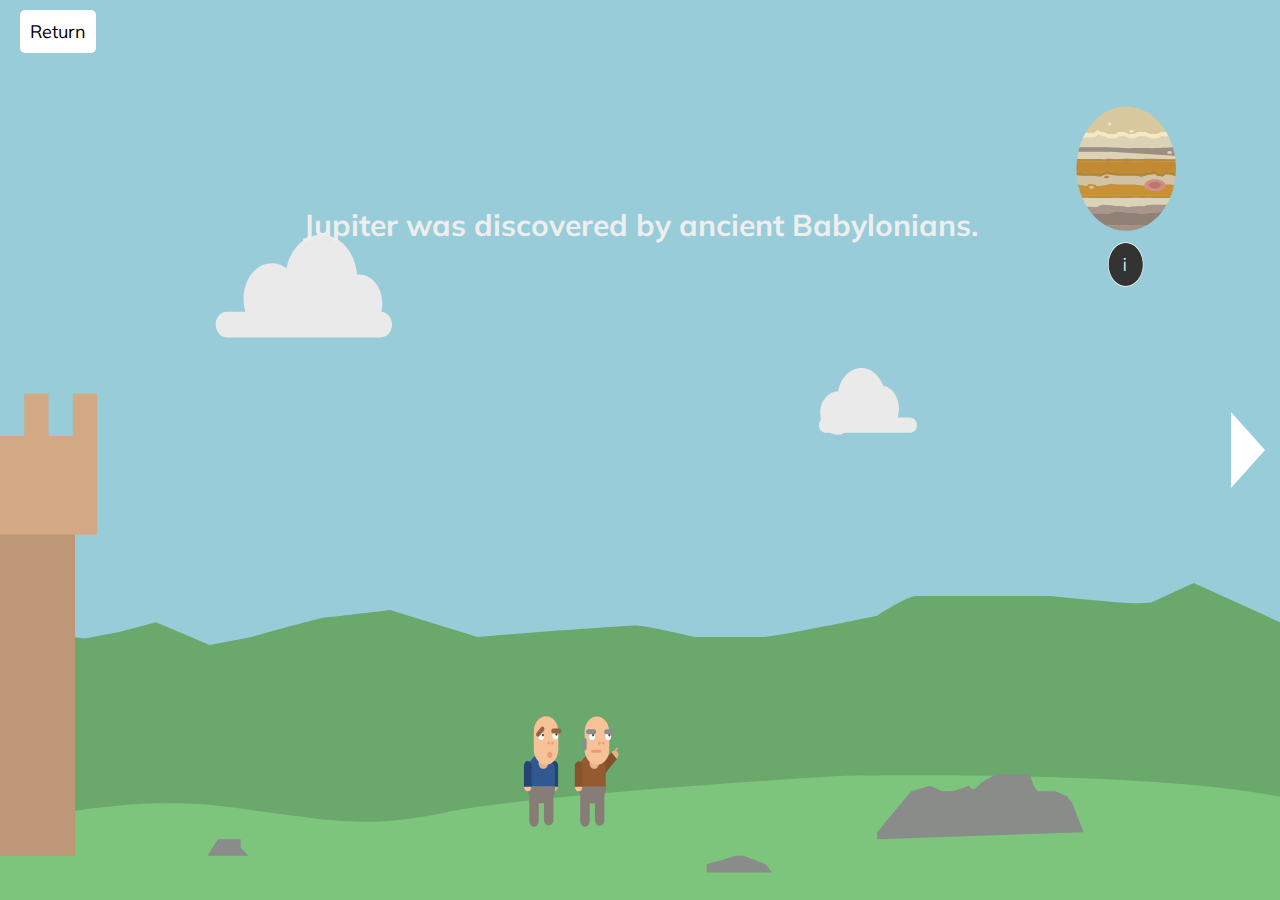
==== commit 7296e27c: "Text fixes and element positioning fixes" ====
--- a/jupiter.html
+++ b/jupiter.html
@@ -2,7 +2,7 @@
 <html>
 <head>
     <link rel="stylesheet" type="text/css" href="jquery.fullPage.css" />
-    <script src="http://ajax.googleapis.com/ajax/libs/jquery/1.11.1/jquery.min.js"></script>
+    <script src="https://ajax.googleapis.com/ajax/libs/jquery/1.11.1/jquery.min.js"></script>
     <script src="vendors/jquery.easings.min.js"></script>
     <script type="text/javascript" src="jquery.fullPage.js"></script>
     <link href="https://fonts.googleapis.com/css?family=Muli" rel="stylesheet">
@@ -161,7 +161,7 @@
                             S1703.336,290.713,1688.619,290.713L1688.619,290.713z"/>
                     </g>
                     <rect x="1685.022" y="309.795" fill="none" width="7.252" height="18.335"/>
-                    <text id="i-information" transform="matrix(1 0 0 1 1685.0225 325.3892)" fill="#FFFFFF" font-family="'Muli-Bold'" font-size="21.9198">i</text>
+                    <text id="i-information" transform="matrix(1 0 0 1 1685.0225 325.3892)" fill="#FFFFFF" font-family="'Muli'" font-size="21.9198">i</text>
                     </g>
                     <g id="person-left">
                         <path fill="#244472" d="M837.147,943.992c0,3.178-2.573,5.751-5.75,5.751l0,0c-3.177,0-5.752-2.573-5.752-5.751v-24.896
@@ -278,7 +278,7 @@
                 <img id="earth-info" src="images/information-symbol.png">
                 <img id="earth-size" src="images/earth.png">
             </div>
-            <div class="slide slide-four" id="asteroid-field"><h2>There is an asteroid belt between Mars and Jupiter<br>that is made of ice and rock.</h2>
+            <div class="slide slide-four" id="asteroid-field"><h2 id="asteroid-field-title">There is an asteroid belt between Mars and Jupiter<br>that is made of ice and rock.</h2>
                 <div id="astro">
                     <img src="images/asteroid1.png" class="asteroids" id="asteroid1">
                     <img src="images/asteroid2.png" class="asteroids" id="asteroid2">
@@ -289,7 +289,6 @@
             </div>
             <div class="slide slide-five" id="jup-moons"><h2 id="moons-title">Jupiter has at least 67 moons.<br>Most are captured asteroids, but some are as large as Mercury.</h2>
             <img id="ganymede" src="images/ganymede-info.png">
-            
             <img id="callisto" src="images/callisto-info.png">
             <img id="io" src="images/io-info.png">
             <img id="europa" src="images/europa-info.png">
@@ -363,12 +362,12 @@
                 </g>
                 <rect x="1133.602" y="336.419" fill="none" width="7.252" height="18.335"/>
                 
-                    <text id="i-information" transform="matrix(1 0 0 1 1133.6016 352.0127)" fill="#FFFFFF" font-family="'Muli-Bold'" font-size="21.9198">i</text>
+                    <text id="i-information" transform="matrix(1 0 0 1 1133.6016 352.0127)" fill="#FFFFFF" font-family="'Muli'" font-size="21.9198">i</text>
             </g>
             </svg>
 
             </div>
-            <div class="slide slide-seven" id="comet"><h2>Hubble Space Telescope took pictures of comet<br>Shoemaker-Levy 9 crashing into Jupiter.</h2>
+            <div class="slide slide-seven" id="comet"><h2 id="comet-title">Hubble Space Telescope took pictures of comet<br>Shoemaker-Levy 9 crashing into Jupiter.</h2>
             <img id="hubble" src="images/hubble1.png">
             <img id="comet-impact"src="images/asteroid1.png">
             <img id="jupiter-hubble" src="images/jupiter-info.png">
@@ -403,7 +402,7 @@
                                     s11.973,26.689,26.689,26.689c14.716,0,26.688-11.973,26.688-26.689S553.651,210.538,538.935,210.538L538.935,210.538z"/>
                             </g>
                              <rect x="535.338" y="229.62" fill="none" width="7.252" height="18.335"/>
-                             <text id="i-information" transform="matrix(1 0 0 1 535.3379 245.2139)" fill="#FFFFFF" font-family="'Muli-Bold'" font-size="21.9198">i</text>
+                             <text id="i-information" transform="matrix(1 0 0 1 535.3379 245.2139)" fill="#FFFFFF" font-family="'Muli'" font-size="21.9198">i</text>
                             </g>
                     <g>
                         <defs>
@@ -609,7 +608,7 @@
                             S1462.197,356.952,1447.481,356.952L1447.481,356.952z"/>
                             </g>
                             <rect x="1443.885" y="376.034" fill="none" width="7.252" height="18.335"/>
-                            <text id="i-information_1_" transform="matrix(1 0 0 1 1443.8848 391.6274)" fill="#FFFFFF" font-family="'Muli-Bold'" font-size="21.9198">i</text>
+                            <text id="i-information_1_" transform="matrix(1 0 0 1 1443.8848 391.6274)" fill="#FFFFFF" font-family="'Muli'" font-size="21.9198">i</text>
                         </g>
                 </g>
                 <g id="blue-attract">
@@ -660,8 +659,8 @@
 
         document.querySelector('#large-jupiter').onclick = function(){swal({title: "Jupiter and the Sun",text: "Jupiter may be the largest planet, but 1,000 Jupiters could fit inside the sun!", imageUrl:"images/jupiter-earth-size.png"});};
         document.querySelector('#large-jupiter-info').onclick = function(){swal({title: "Earth and Jupiter",text: "Jupiter is so massive that 1,300 Earths could fit inside Jupiter!", imageUrl:"images/jupiter-earth-size.png"});};
-        document.querySelector('#earth-size').onclick = function(){swal({title: "Earth and Jupiter",text: "Jupiter is so massive that 1,300 Earths could fit inside Jupiter!", imageUrl:"images/Jupiter_Earth_size_comparison.jpg"});};
-        document.querySelector('#earth-info').onclick = function(){swal({title: "Earth and Jupiter",text: "Jupiter is so massive that 1,300 Earths could fit inside Jupiter!", imageUrl:"images/Jupiter_Earth_size_comparison.jpg"});};
+        document.querySelector('#earth-size').onclick = function(){swal({title: "Earth and Jupiter",text: "Jupiter is so massive that 1,300 Earths could fit inside Jupiter!", imageUrl:"images/jupiter-earth-size-comparison.png"});};
+        document.querySelector('#earth-info').onclick = function(){swal({title: "Earth and Jupiter",text: "Jupiter is so massive that 1,300 Earths could fit inside Jupiter!", imageUrl:"images/jupiter-earth-size-comparison.png"});};
     
 
         document.querySelector('#ganymede').onclick = function(){swal({title: "Ganymede",text: "Ganymede is the largest mooon in the solar system and has a salty ocean under the surface of ice.", imageUrl:"images/ganymede-real.png"});};
@@ -672,7 +671,7 @@
         document.querySelector('#juno-info').onclick = function(){swal({title: "Juno",text: "Juno was the second spacecraft to orbit Jupiter and was sent into Jupiters atmosphere where it was destroyed.", imageUrl:"images/juno-real.png"});};
         document.querySelector('#juno-jupiter').onclick = function(){swal({title: "Juno",text: "Juno was the second spacecraft to orbit Jupiter and was sent into Jupiters atmosphere where it was destroyed.", imageUrl:"images/juno-real.png"});};
 
-        document.querySelector('#jupiter-red-spot').onclick = function(){swal({title: "Giant Red Spot",text: "Size of Earth and Jupiters Red Spot.", imageUrl:"images/Jupiter_Earth_size_comparison.jpg"});};
+        document.querySelector('#jupiter-red-spot').onclick = function(){swal({title: "Giant Red Spot",text: "Size of Earth and Jupiters Red Spot.", imageUrl:"images/jupiter-earth-size-comparison.png"});};
         document.querySelector('#red-spot-info').onclick = function(){swal({title: "Giant Red Spot",text: "Size of Earth and Jupiters Red Spot.", imageUrl:"images/jupiter-red-spot-real.png"});};
         document.querySelector('#hubble').onclick = function(){swal({title: "Hubble Space Telescope",text: "The first large space telescope.", imageUrl:"images/hubble_earth.png"});};
         document.querySelector('#jupiter-hubble').onclick = function(){swal({title: "Shoemaker-Levy 9",text: "Impact can be seen by the flash of light on the left.", imageUrl:"images/shoemaker.gif"});};
--- a/style.css
+++ b/style.css
@@ -77,6 +77,24 @@
 	color:black;
 }
 
+#about-page-link a:link{
+	text-decoration-color: none;
+	text-decoration: none;
+	color:black;
+}
+
+#about-page-link a:hover{
+	text-decoration-color: none;
+	text-decoration: none;
+	color:black;
+}
+
+#about-page-link a:active{
+	text-decoration-color: none;
+	text-decoration: none;
+	color:black;
+}
+
 #click-arrows{
 	position:relative;
 	top:70px;
@@ -104,7 +122,7 @@
 	color:#ef4a3e;
 	position:relative;
 	right:3px;
-	bottom:50px;
+	bottom:40px;
 	font-size:18px;
 }
 
@@ -115,11 +133,11 @@
 }
 
 #Jupiter-Text{
-	font-family: 'Droid Sans', sans-serif;
+	font-family: 'Squada One', cursive;
 	color:#f8e6bf;
 	position:relative;
 	right:2px;
-	bottom:46px;
+	bottom:40px;
 	font-size:22px;
 }
 
@@ -227,7 +245,7 @@
 
 #back-button{
 	position: absolute;
-	padding: 0px 10px 10px 10px ;
+	padding: 10px 10px 20px 10px ;
 	background-color: white;
 	border-radius:5px;
 	color:black;
@@ -739,6 +757,7 @@
     -moz-animation:rover-move 60s ease-in-out infinite;
     -o-animation:rover-move 60s ease-in-out infinite;
     animation:rover-move 60s ease-in-out infinite;
+    cursor: pointer;
 }
 
 @keyframes rover-move{
@@ -793,6 +812,10 @@
     animation:beams 3s ease-in-out infinite;
 }
 
+#water-information{
+	cursor: pointer;
+}
+
 #mars-wind-rover{
 	cursor: pointer;
 	-webkit-animation:wind-push 3s ease-in-out infinite;
@@ -881,6 +904,10 @@
 }
 
 #lander{
+	cursor: pointer;
+}
+
+#lander-information{
 	cursor: pointer;
 }
 
@@ -1168,15 +1195,21 @@
 	position:relative;
 }
 
+#asteroid-field-title{
+	position: relative;
+	top:-220px;
+}
+
 .asteroids{
 	position:relative;
 }
 
 #asteroid1{
-	position:absolute;
+	position:relative;
 	width:65px;
-	top:250px;
+	top:0px;
 	left:200px;
+	margin-top:-1200px;
 	-webkit-animation:rotate 4s linear infinite;
     -moz-animation:rotate 4s linear infinite;
     -o-animation:rotate 4s linear infinite;
@@ -1184,29 +1217,34 @@
 }
 
 #asteroid2{
-	position:absolute;
-	top:350px;
-	right:200px;
+	position:relative;
+	top:250px;
+	left:100px;
+	margin-top:-1200px;
 	-webkit-animation:movementone 10s ease-in-out infinite;
     -moz-animation:movementone 10s ease-in-out infinite;
     -o-animation:movementone 10s ease-in-out infinite;
     animation:movementone 10s ease-in-out infinite;
+
 }
 
 #asteroid3{
-	position:absolute;
+	position:relative;
 	top:150px;
-	left:550px;
+	left:150px;
+	margin-top:-1200px;
 	-webkit-animation:rotate 17s linear infinite;
     -moz-animation:rotate 17s linear infinite;
     -o-animation:rotate 17s linear infinite;
     animation:rotate 17s linear infinite;
+
 }
 
 #asteroid4{
-	position:absolute;
+	position:relative;
 	top:350px;
 	left:350px;
+	margin-top:-1200px;
 	-webkit-animation:movementtwo 17s ease-in-out infinite;
     -moz-animation:movementtwo 17s ease-in-out infinite;
     -o-animation:movementtwo 17s ease-in-out infinite;
@@ -1214,9 +1252,10 @@
 }
 
 #asteroid5{
-	position:absolute;
-	top:550px;
-	right:550px;
+	position:relative;
+	top:150px;
+	left:200px;
+	margin-top:-1200px;
 	-webkit-animation:movementthree 17s ease-in-out infinite;
     -moz-animation:movementthree 17s ease-in-out infinite;
     -o-animation:movementthree 17s ease-in-out infinite;
@@ -1242,9 +1281,9 @@
 }
 
 @keyframes movementone {
-    0%   {right:200px;}
-    50%  {right:250px;}
-    100% {right:200px;}
+    0%   {left:-100px;}
+    50%  {left:100px;}
+    100% {left:-100px;}
 }
 
 @keyframes movementtwo {
@@ -1254,13 +1293,18 @@
 }
 
 @keyframes movementthree {
-    0%   {left:550px; top:550px;}
-    50%  {left:450px; top:450px;}
-    100% {left:550px; top:550px;}
-}
+    0%   {left:0px; top:0px;}
+    50%  {left:250px; top:250px;}
+    100% {left:0px; top:0px;}
+}
+
 
 #jup-moons{
 	position: relative;
+}
+
+#jup-moons img{
+	width:215px;
 }
 
 #moons-title{
@@ -1268,37 +1312,37 @@
 }
 
 #ganymede{
-	margin-top: -3350px;
-	position: relative;
-	top:150px;
+	margin-top: -1200px;
+	position: relative;
+	top:125px;
 	cursor: pointer;
 }
 
 #mercury-moon{
-	margin-top: -3350px;
-	position: relative;
-	top:150px;
+	margin-top: -1200px;
+	position: relative;
+	top:125px;
 	cursor: pointer;
 }
 
 #callisto{
-	margin-top: -3350px;
-	position: relative;
-	top:150px;
+	margin-top: -1200px;
+	position: relative;
+	top:125px;
 	cursor: pointer;
 }
 
 #io{
-	margin-top: -3350px;
-	position: relative;
-	top:150px;
+	margin-top: -1200px;
+	position: relative;
+	top:125px;
 	cursor: pointer;
 }
 
 #europa{
 	margin-top: -3350px;
 	position: relative;
-	top:150px;
+	top:125px;
 	cursor: pointer;
 }
 
@@ -1349,10 +1393,15 @@
 	position:relative;
 }
 
+#comet-title{
+	position: relative;
+	top:-220px;
+}
+
 #hubble{
-	position: absolute;
-	left:100px;
-	width:350px;
+	position: relative;
+	width:300px;
+	margin-top: -1200px;
 	-webkit-animation:hubblewobble 17s ease-in-out infinite;
     -moz-animation:hubblewobble 17s ease-in-out infinite;
     -o-animation:hubblewobble 17s ease-in-out infinite;
@@ -1361,37 +1410,39 @@
 }
 
 #jupiter-hubble{
-	position:absolute;
+	position:relative;
 	width:350px;
-	right:200px;
-	top:150px;
+	top:100px;
+	margin-top: -1200px;
 	cursor: pointer;
 }
 
 #comet-impact{
-	position:absolute;
+	position:relative;
 	width:35px;
-	right:100px;
-	top:300px;
-	-webkit-animation:impact 3s linear infinite;
+	left:400px;
+    z-index: 999;
+    margin-top: -1200px;
+    -webkit-animation:impact 3s linear infinite;
     -moz-animation:impact 3s linear infinite;
     -o-animation:impact 3s linear infinite;
     animation:impact 3s linear infinite;
-    z-index: 999;
-}
+}
+
+
 
 @keyframes impact {
-    0%   {opacity:1; right:100px; top:300px;}
-    25%	 {opacity:0.7; right:150px; top:300px;}
-    50%  {opacity:0.5; right:225px; top:300px;} 
-    75%  {opacity:0.3; right:300px; top:300px;}
-    100% {opacity:0; right:325px; top:300px;}
+    0%   {opacity:1; left:400px;}
+    25%	 {opacity:0.7; left:350px;}
+    50%  {opacity:0.5; left:335px; } 
+    75%  {opacity:0.3; left:300px; }
+    100% {opacity:0; left:275px;}
 }
 
 @keyframes hubblewobble {
-    0%   {top:250px;}
-    50%  {top:350px;}
-    100% {top:250px;}
+    0%   {top:0px;}
+    50%  {top:100px;}
+    100% {top:0px;}
 }
 
 #jupiter-magnet_scene{
@@ -1841,8 +1892,8 @@
 #saturn-balloon{
 	position: relative;
 	margin-top:-1200px;
-	top:350px;
-	width:700px;
+	top:175px;
+	width:500px;
 	cursor: pointer;
 }
 
@@ -1915,9 +1966,9 @@
 
 #astronaut{
 	position: relative;
-	width:250px;
+	width:200px;
 	margin-top:-1200px;
-	top:300px;
+	top:175px;
 	-webkit-animation:bobbing 5s ease-in-out infinite;
     -moz-animation:bobbing 5s ease-in-out infinite;
     -o-animation:bobbing 5s ease-in-out infinite;
@@ -2295,6 +2346,10 @@
 
 #uranus-moons{
 	position: relative;
+}
+
+#uranus-moons img{
+	width:225px;
 }
 
 #uranus-moons-title{
@@ -2424,4 +2479,5 @@
   from { background-color: #e67e22; -webkit-box-shadow: 0 0 9px #333; }
   50% { background-color: #91bd09; -webkit-box-shadow: 0 0 18px #91bd09; }
   to { background-color: #749a02; -webkit-box-shadow: 0 0 9px #333; }
-}+}
+
